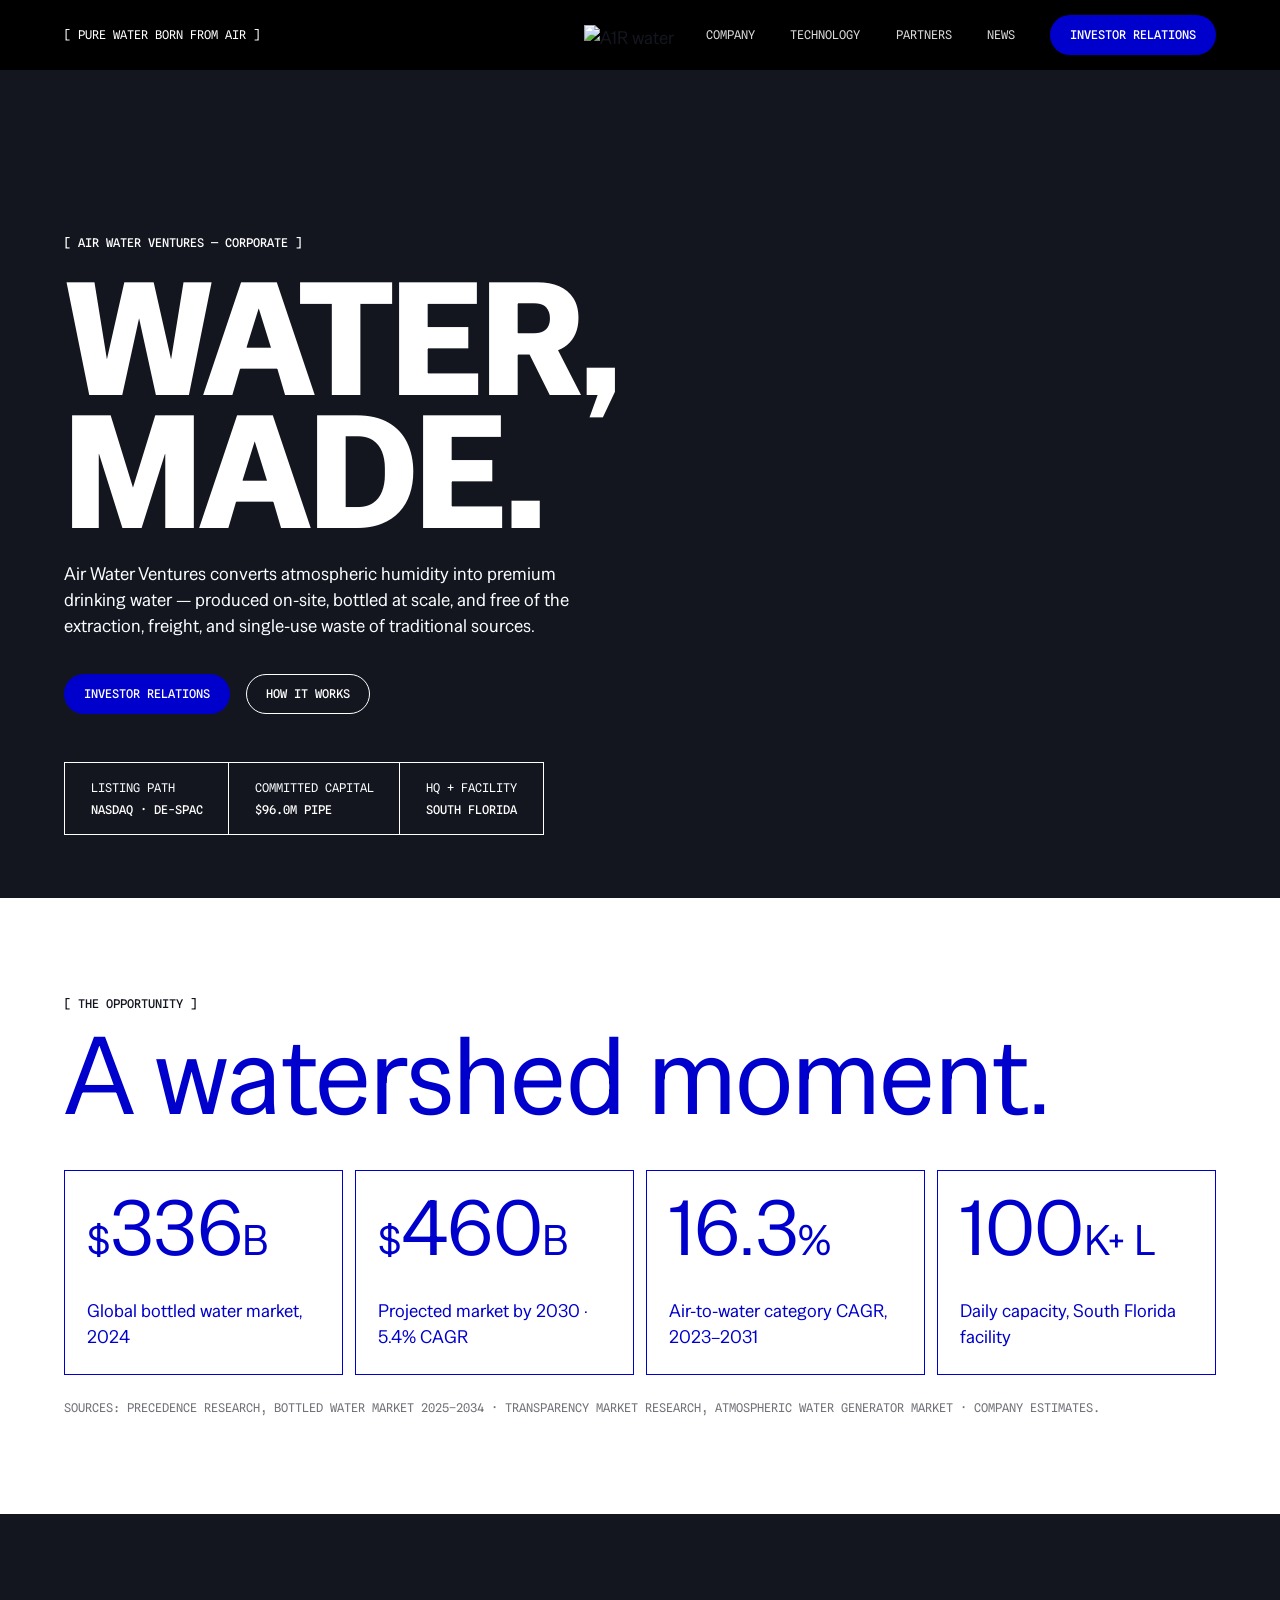
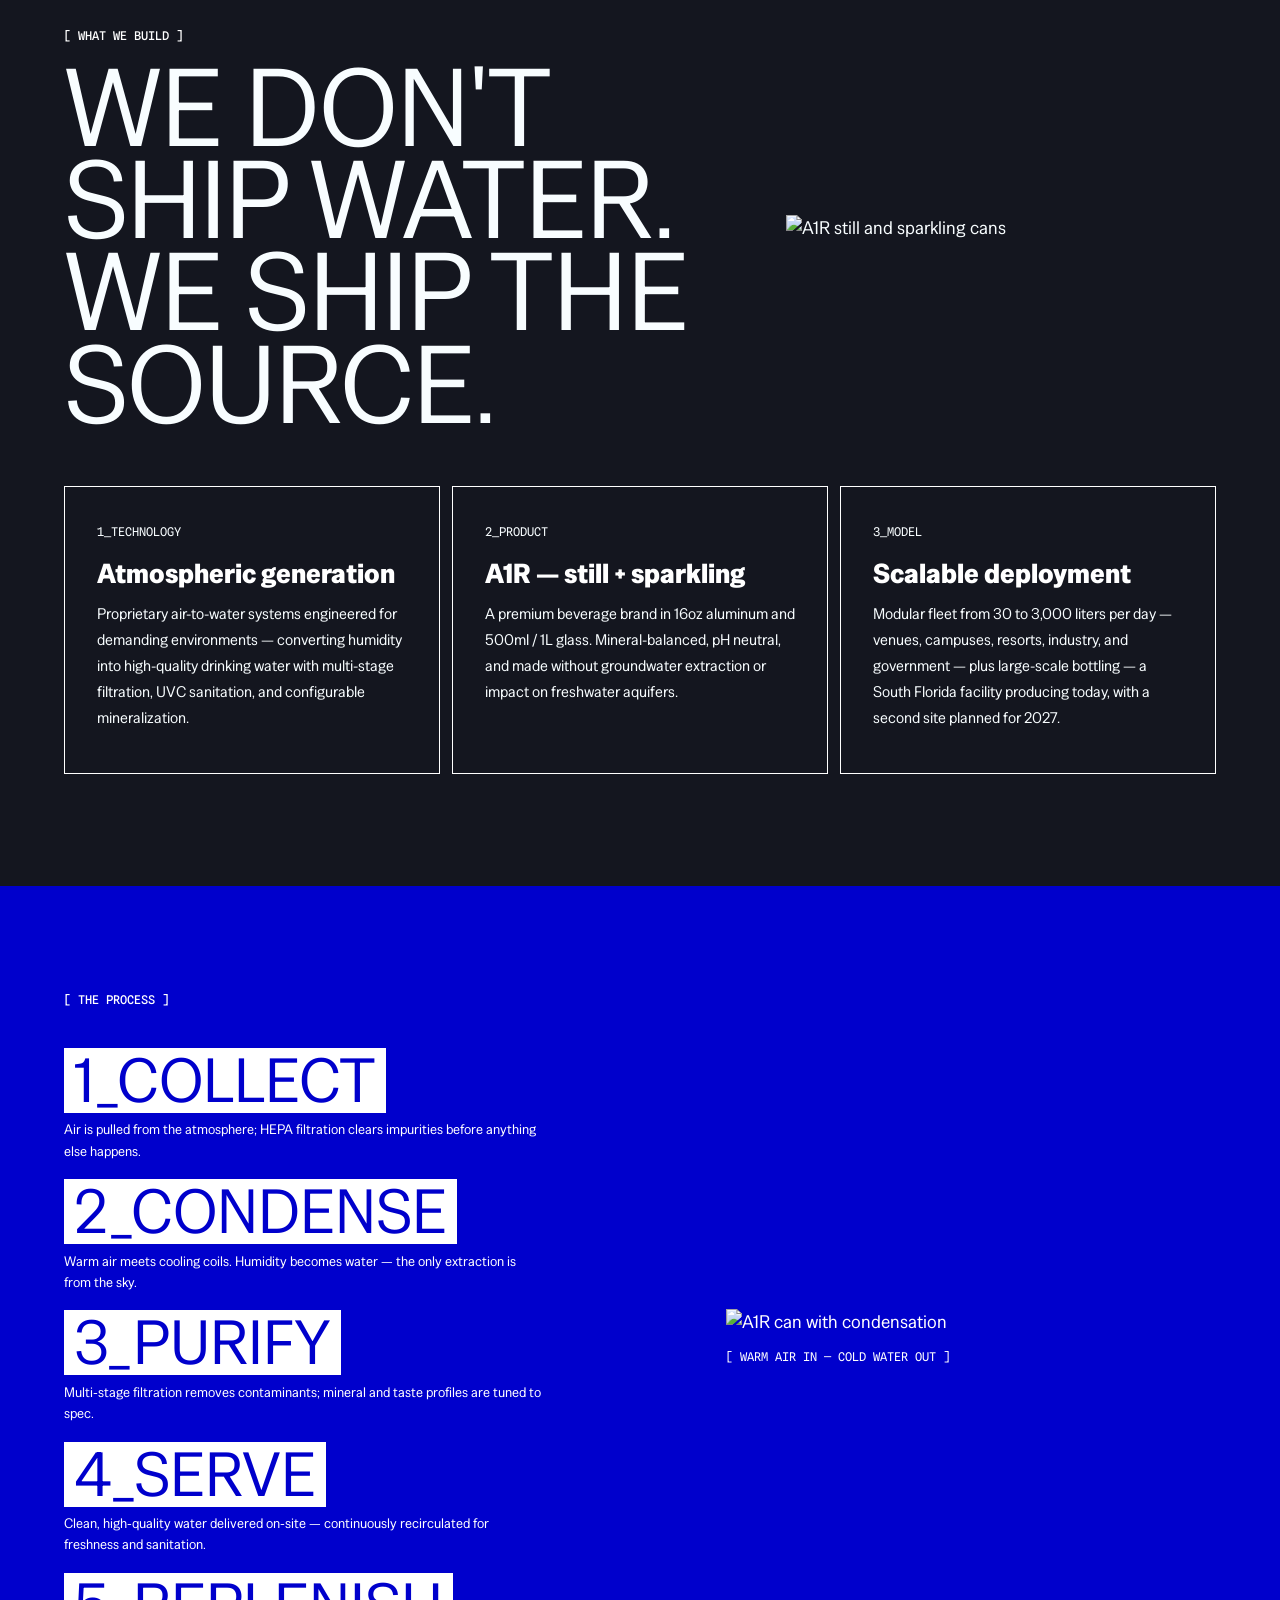
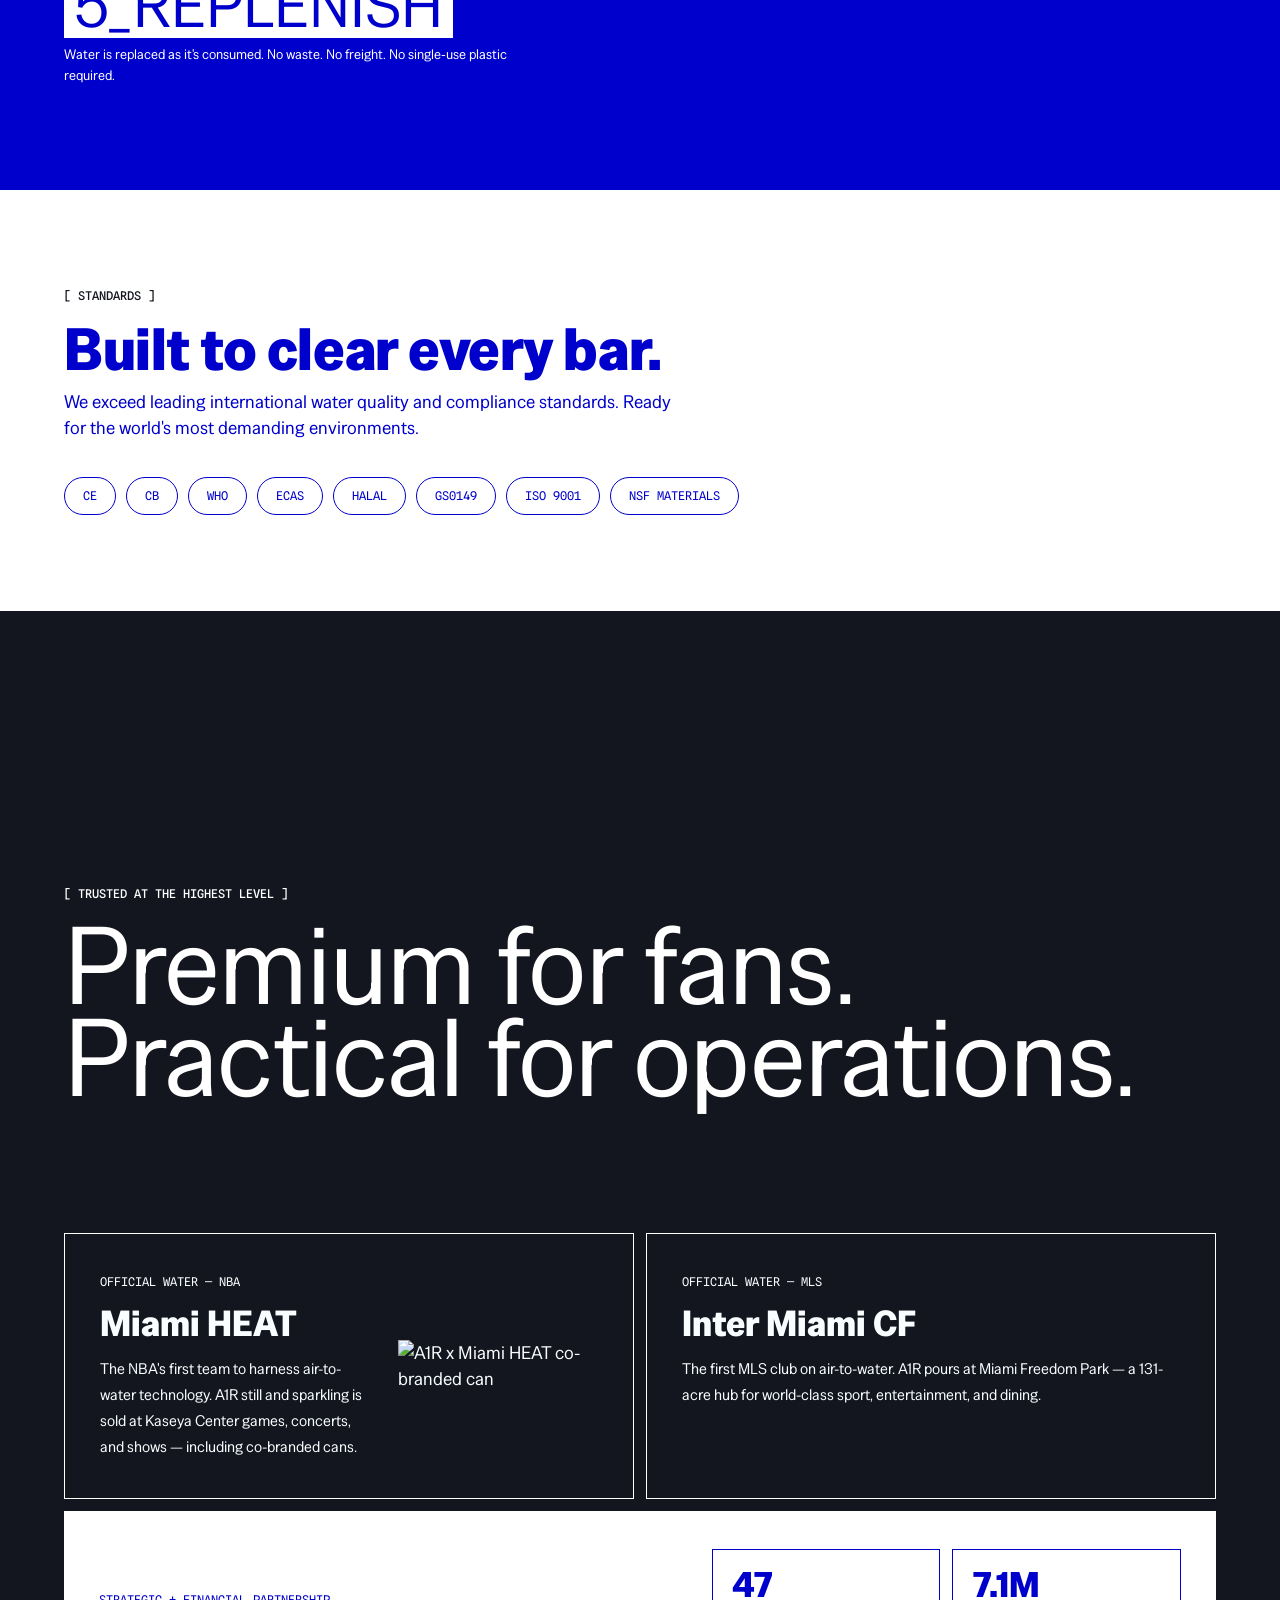
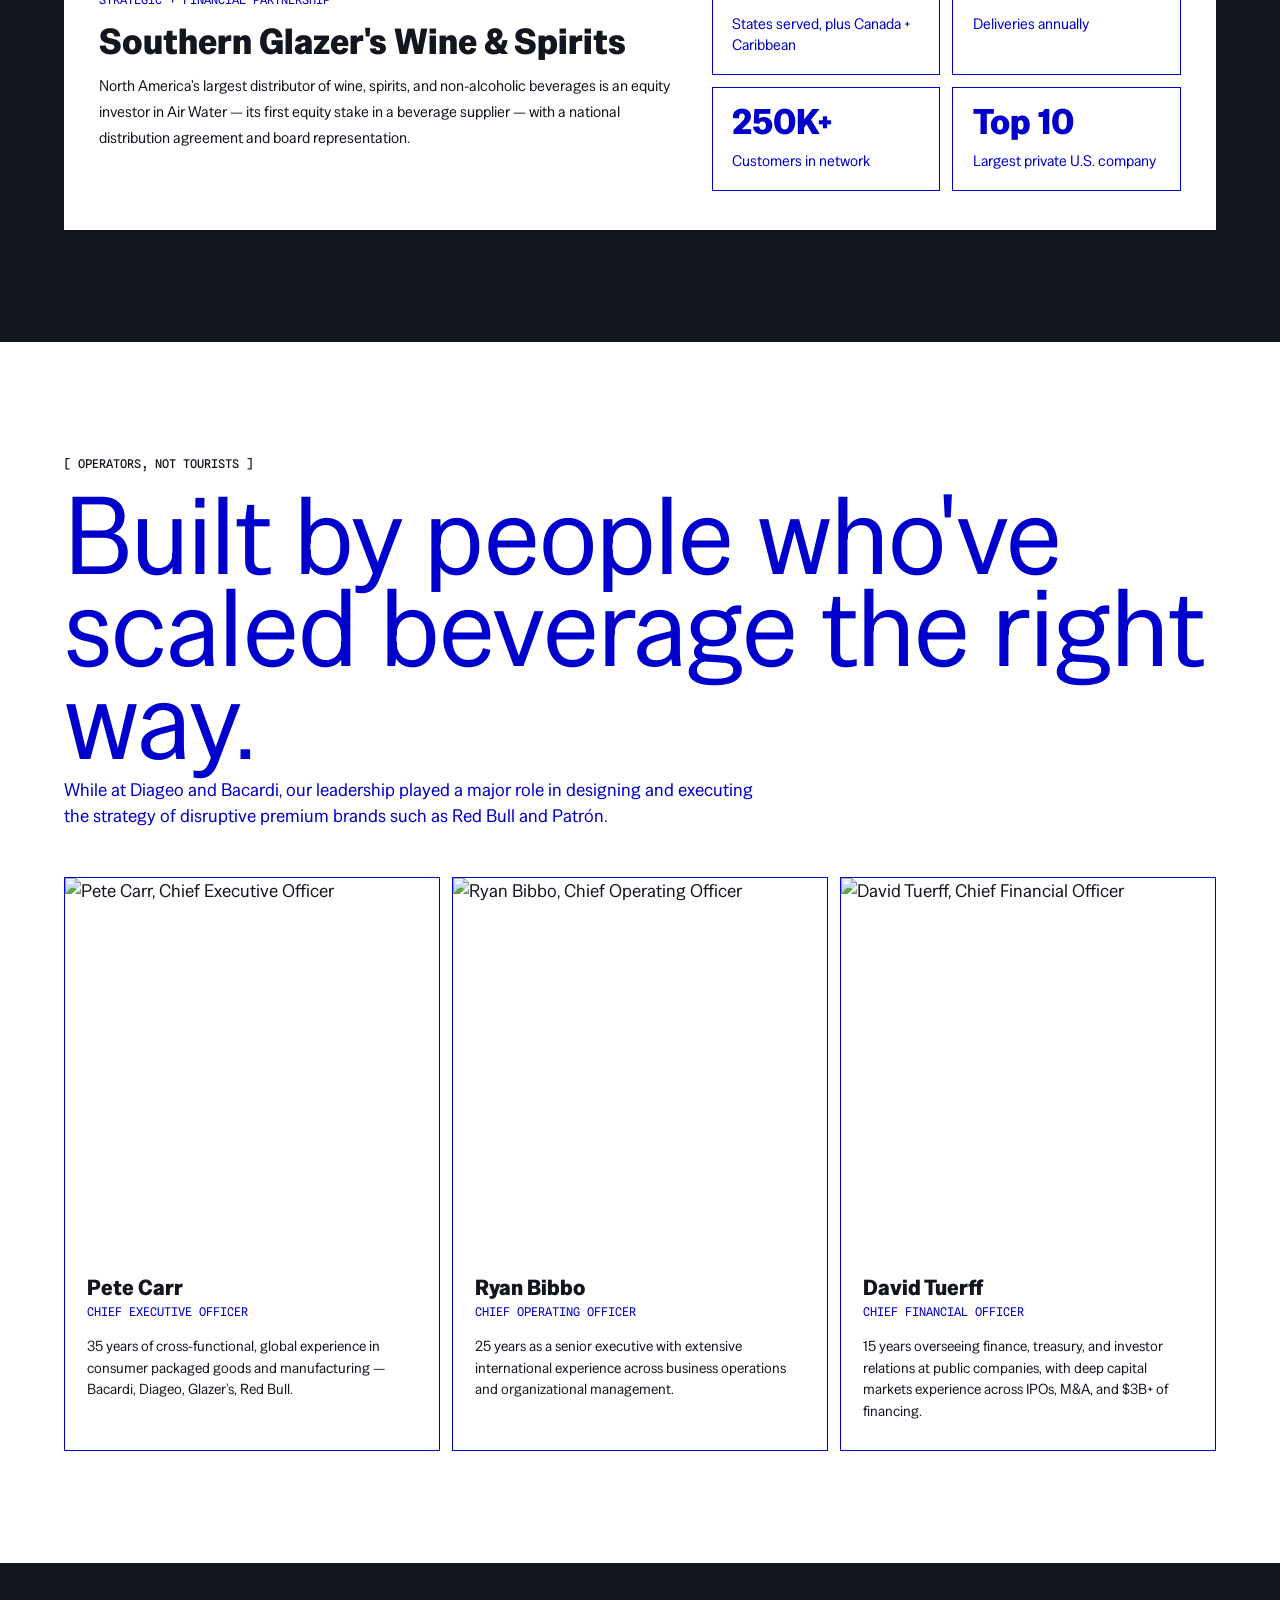
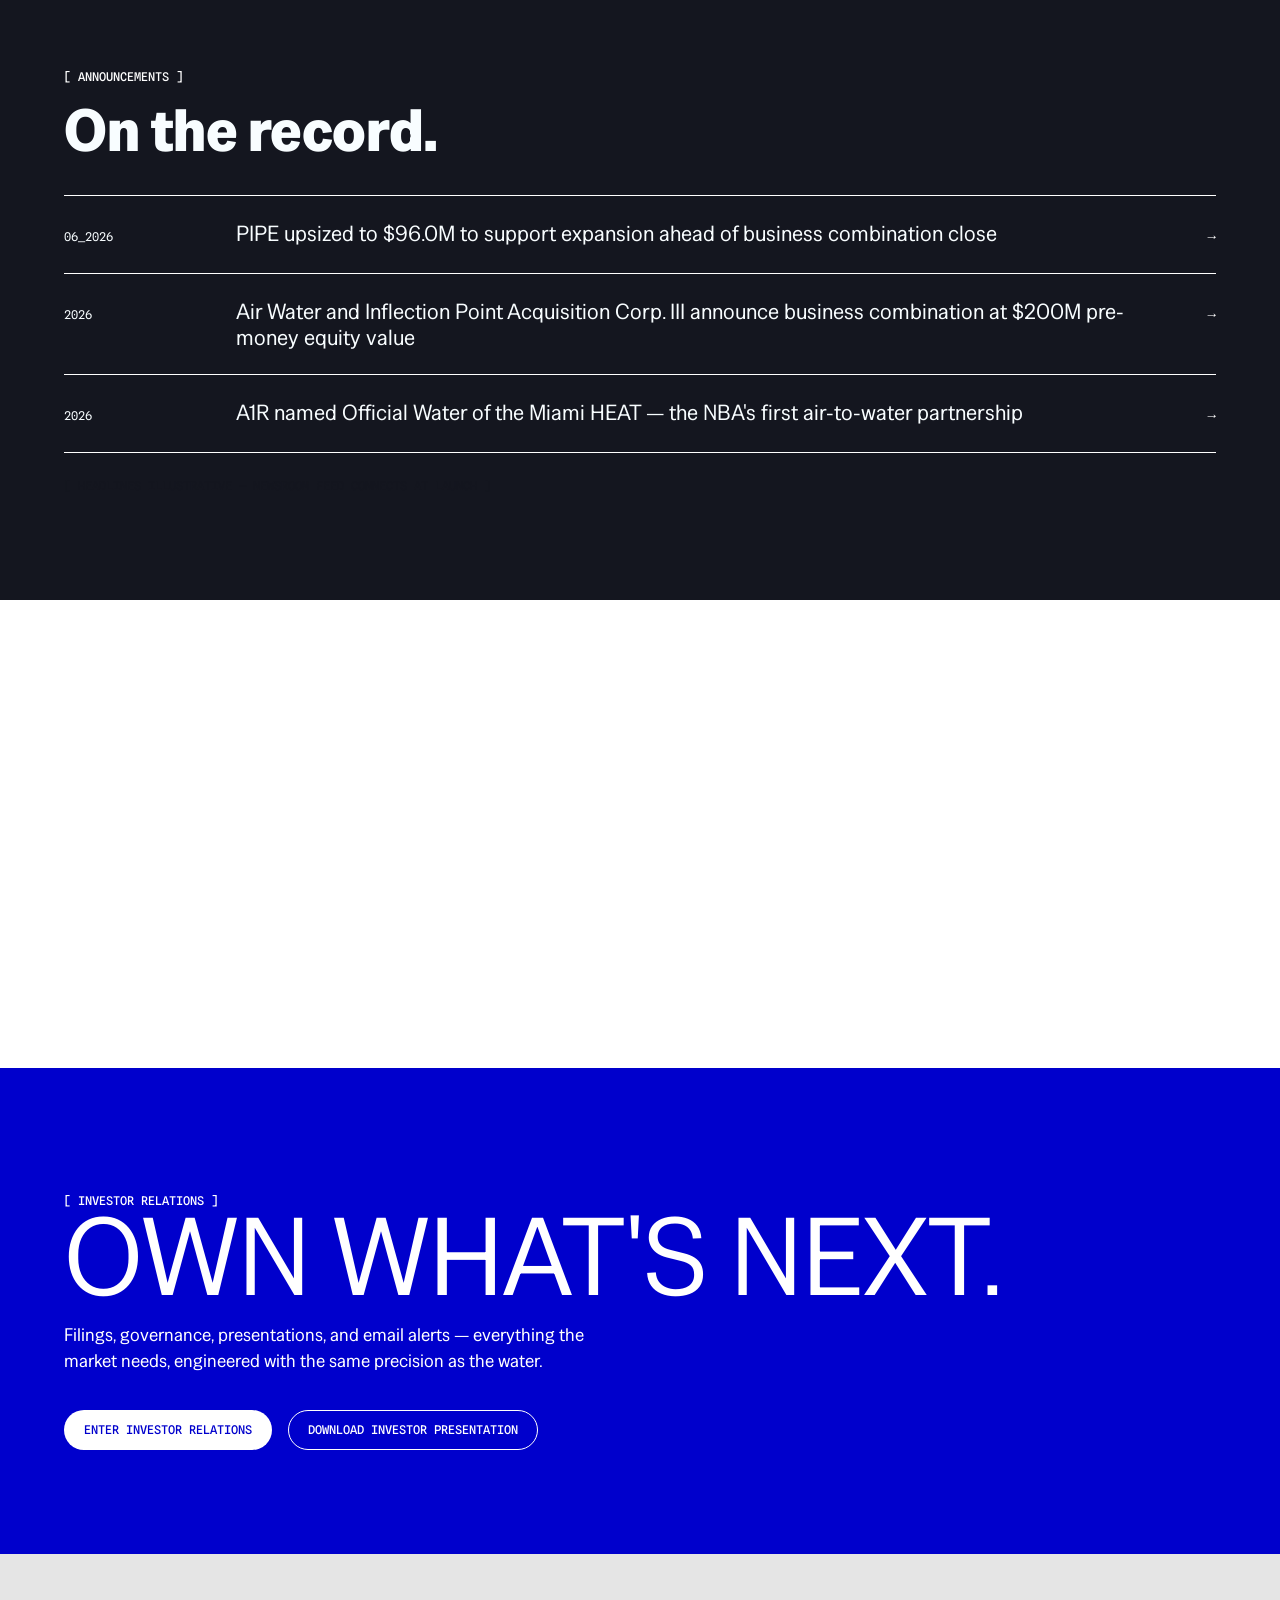
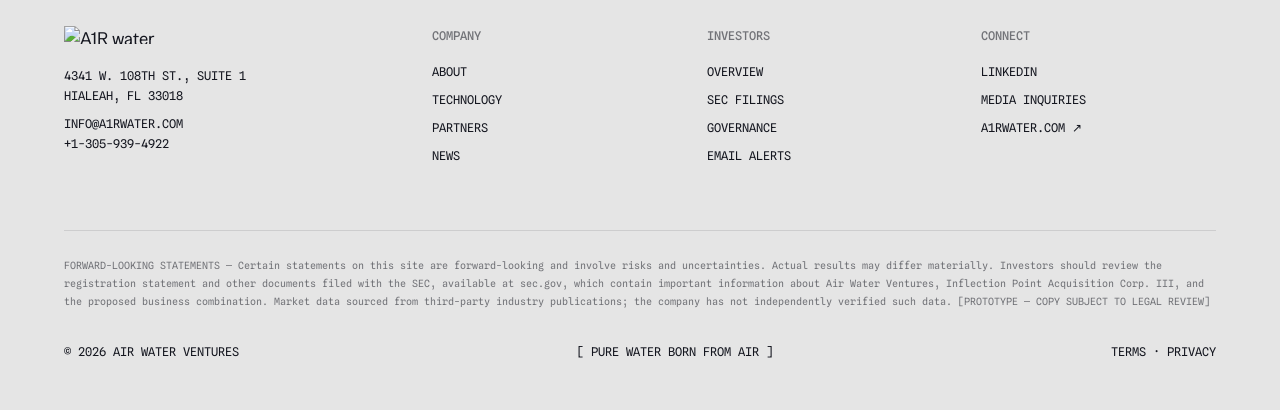
==== index.html @ d8f88b3d "Add files via upload" ====
<!DOCTYPE html>
<html lang="en">
<head>
<meta charset="UTF-8">
<meta name="viewport" content="width=device-width, initial-scale=1.0">
<title>Air Water Ventures — Water, made.</title>
<link rel="preconnect" href="https://fonts.googleapis.com">
<link rel="preconnect" href="https://fonts.gstatic.com" crossorigin>
<link rel="stylesheet" href="https://use.typekit.net/mpr2oie.css">
<link href="https://fonts.googleapis.com/css2?family=Special+Gothic&family=Spline+Sans:wght@300;400;500;600&family=Spline+Sans+Mono:wght@300;400;500;600&display=swap" rel="stylesheet">
<style>
  /* ================================================================
     A1R BRAND SYSTEM — derived solely from AHM260101_A1Rwater_Website_V2.fig
     Type   : Lead 130/110 -1px (hero 188/157 -3px) · Paragraph 18/26 · Small Head mono 12/20 UPPER ls0
     Color  : Blue #0000CC · Ink #14161F · Ink-2 #242736 · Ice #F8FDFF · White · Grey #E5E5E5
              Red #FF0033 lives in the logo/orb artwork only — never text or UI chrome
     Chrome : nav black 70px · buttons 41px r27 · 1px blue strokes on light, 1px white on dark
     ================================================================ */
  :root{
    --blue:#0000CC; --blue-dk:#0000A3; --ink:#14161F; --ink2:#242736;
    --ice:#F8FDFF; --white:#FFFFFF; --grey:#E5E5E5; --grey2:#EEEDEE;
    --display:'special-gothic','Special Gothic',sans-serif; --mono:'Spline Sans Mono', monospace;
    --hairline-dim:rgba(255,255,255,.3); --hairline-ink:rgba(20,22,31,.2);
  }
  *{margin:0;padding:0;box-sizing:border-box;}
  html{scroll-behavior:smooth;}
  body{background:var(--white);color:var(--ink);font-family:var(--display);font-weight:400;font-size:18px;line-height:26px;-webkit-font-smoothing:antialiased;}
  a{color:inherit;text-decoration:none;}
  ::selection{background:var(--blue);color:var(--white);}
  img{display:block;max-width:100%;}
  section{position:relative;}
  .wrap{max-width:1400px;margin:0 auto;padding:0 5vw;}
  .eyebrow, .smallhead{font-family:var(--mono);font-size:12px;line-height:20px;letter-spacing:0;text-transform:uppercase;font-weight:500;color:var(--white);}
  .eyebrow .tick{color:inherit;}
  .lead, .lead-caps{font-size:clamp(3rem,8.5vw,8.125rem) !important;line-height:.85 !important;letter-spacing:-.0077em !important;font-weight:400;}
  .lead-caps{text-transform:uppercase !important;}
  .lead{text-transform:none !important;}
  .head-2{font-size:clamp(2rem,4.6vw,3.95rem) !important;line-height:.92 !important;letter-spacing:-.0077em !important;text-transform:none !important;}
  .btn{font-family:var(--mono);font-size:12px;line-height:20px;letter-spacing:0;text-transform:uppercase;font-weight:500;padding:10px 20px;border-radius:27px;display:inline-block;transition:background .2s,color .2s;border:0;cursor:pointer;}
  .btn-blue,.btn-red{background:var(--blue);color:var(--white);}
  .btn-blue:hover,.btn-red:hover{background:var(--blue-dk);}
  .btn-white,.btn-ice{background:var(--white);color:var(--blue);}
  .btn-white:hover,.btn-ice:hover{background:var(--grey);}
  .btn-line,.btn-ghost{border:1px solid var(--white);color:var(--white);padding:9px 19px;}
  .btn-line:hover,.btn-ghost:hover{background:var(--white);color:var(--blue);}
  nav{position:sticky;top:0;z-index:50;background:#000000;}
  .nav-inner{display:grid;grid-template-columns:1fr auto 1fr;align-items:center;height:70px;padding:0 5vw;gap:2rem;}
  .nav-label{font-family:var(--mono);font-size:12px;line-height:20px;text-transform:uppercase;color:var(--white);white-space:nowrap;}
  .nav-logo img{height:20px;}
  .nav-right{display:flex;align-items:center;gap:2.2rem;justify-content:flex-end;}
  .nav-links{display:flex;gap:2.2rem;font-family:var(--mono);font-size:12px;line-height:20px;text-transform:uppercase;}
  .nav-links a{color:var(--white);opacity:.85;transition:opacity .2s;}
  .nav-links a:hover,.nav-links a:focus-visible{opacity:1;}
  .nav-cta{font-family:var(--mono);font-size:12px;line-height:20px;letter-spacing:0;text-transform:uppercase;font-weight:500;background:var(--blue);color:var(--white);padding:10px 20px;border-radius:27px;white-space:nowrap;transition:background .2s;}
  .nav-cta:hover,.nav-cta:focus-visible{background:var(--blue-dk);}
  @media(max-width:1000px){.nav-label{display:none;}.nav-inner{grid-template-columns:auto 1fr;}.nav-links{display:none;}}
  .databand{background:var(--white);color:var(--ink);}
  .databand .wrap{padding-top:6rem;padding-bottom:6rem;}
  .databand .eyebrow{color:var(--ink);}
  .databand h2{font-family:var(--display);color:var(--blue);margin-top:1rem;max-width:18ch;font-size:clamp(3rem,8.5vw,8.125rem);line-height:.85;letter-spacing:-.0077em;}
  .databand-grid{display:grid;grid-template-columns:repeat(4,1fr);gap:12px;margin-top:3rem;}
  .stat{border:1px solid var(--blue);background:var(--white);padding:1.4rem 1.4rem 1.5rem;}
  .stat .num{font-family:var(--display);color:var(--blue);font-size:clamp(2.8rem,6vw,7.5rem);line-height:.9;letter-spacing:-.0077em;}
  .stat .num span.unit{font-size:.55em;}
  .stat .lbl{font-size:18px;line-height:26px;color:var(--blue);margin-top:2.2rem;}
  .src{font-family:var(--mono);font-size:12px;line-height:20px;text-transform:uppercase;color:var(--ink);opacity:.6;margin-top:1.4rem;}
  @media(max-width:880px){.databand-grid{grid-template-columns:1fr 1fr;}}
  @media(max-width:560px){.databand-grid{grid-template-columns:1fr;}}
  footer{background:var(--grey);color:var(--ink);}
  footer .wrap{padding-top:4.5rem;padding-bottom:3rem;}
  .foot-grid{display:grid;grid-template-columns:1.4fr 1fr 1fr 1fr;gap:2.5rem;}
  .foot-grid img{height:18px;margin-bottom:1.4rem;}
  .foot-grid h4{font-family:var(--mono);font-size:12px;line-height:20px;text-transform:uppercase;color:var(--ink);opacity:.55;margin-bottom:1rem;font-weight:500;}
  .foot-grid a, .foot-grid p{display:block;font-family:var(--mono);font-size:12px;line-height:20px;text-transform:uppercase;color:var(--ink);margin-bottom:.5rem;}
  .foot-grid a:hover{color:var(--blue);}
  .legal{margin-top:3.5rem;padding-top:1.6rem;border-top:1px solid var(--hairline-ink);font-family:var(--mono);font-size:10px;line-height:1.8;color:var(--ink);opacity:.55;max-width:72rem;}
  .foot-bottom{display:flex;justify-content:space-between;gap:2rem;margin-top:2rem;font-family:var(--mono);font-size:12px;line-height:20px;text-transform:uppercase;color:var(--ink);flex-wrap:wrap;}
  .foot-bottom .tick{color:inherit;}
  @media(max-width:880px){.foot-grid{grid-template-columns:1fr 1fr;}}
  .irband{background:var(--blue);color:var(--white);overflow:hidden;position:relative;}
  .irband .wrap{padding-top:6.5rem;padding-bottom:6.5rem;position:relative;z-index:2;}
  .irband h2{font-family:var(--display);max-width:14ch;font-size:clamp(3rem,8.5vw,8.125rem);line-height:.85;letter-spacing:-.0077em;text-transform:uppercase;}
  .irband p{margin-top:1.2rem;max-width:36rem;color:var(--white);}
  .ir-orb, .ir-orb-img{position:absolute;right:-90px;top:50%;transform:translateY(-50%);width:420px;z-index:1;}
  .hero-ctas{display:flex;gap:1rem;margin-top:2.2rem;flex-wrap:wrap;}
  .skyband{position:relative;min-height:52vh;display:flex;align-items:flex-start;background-size:cover;background-position:center;}
  .skyband .wrap{position:relative;z-index:2;width:100%;padding-top:5rem;padding-bottom:5rem;}
  .skyband h2{font-family:var(--display);color:var(--white);max-width:22ch;font-size:clamp(3rem,8.5vw,8.125rem);line-height:.85;letter-spacing:-.0077em;}
  .reveal{opacity:0;transform:translateY(18px);transition:opacity .7s ease, transform .7s ease;}
  .reveal.in{opacity:1;transform:none;}
  @media(prefers-reduced-motion:reduce){.reveal{opacity:1;transform:none;transition:none;}}
  /* ---- home ---- */
  .hero{min-height:92vh;display:flex;align-items:flex-end;overflow:hidden;background:var(--ink) url('assets/hero-can.jpg') center 38%/cover no-repeat;color:var(--white);}
  .hero .wrap{position:relative;z-index:2;width:100%;padding-top:18vh;padding-bottom:7vh;}
  .hero h1{font-family:var(--display);font-size:clamp(4.2rem,12.4vw,11.75rem);line-height:.84;letter-spacing:-.0165em;text-transform:uppercase;margin:1.2rem 0 1.4rem;}
  .hero p.lede{font-size:18px;line-height:26px;max-width:34rem;color:var(--ice);}
  .hero-readout{margin-top:3rem;display:flex;flex-wrap:wrap;border:1px solid var(--white);width:max-content;max-width:100%;}
  .hero-readout div{padding:.9rem 1.6rem;border-right:1px solid var(--white);font-family:var(--mono);font-size:12px;line-height:20px;text-transform:uppercase;color:var(--ice);}
  .hero-readout div:last-child{border-right:none;}
  .hero-readout div b{display:block;color:var(--white);font-weight:500;margin-top:2px;}
  @media(max-width:680px){.hero-readout div{border-right:none;border-bottom:1px solid var(--white);width:100%;}}
  .model{background:var(--ink);color:var(--ice);}
  .model .wrap{padding-top:7rem;padding-bottom:7rem;}
  .model-head{display:grid;grid-template-columns:1.2fr .8fr;gap:3rem;align-items:center;margin-bottom:3.4rem;}
  .model h2{font-family:var(--display);margin-top:1rem;color:var(--ice);}
  .model-head img{width:100%;max-width:430px;justify-self:end;}
  @media(max-width:880px){.model-head{grid-template-columns:1fr;}.model-head img{justify-self:start;max-width:320px;}}
  .model-grid{display:grid;grid-template-columns:repeat(3,1fr);gap:12px;}
  .model-cell{border:1px solid var(--white);padding:2.2rem 2rem 2.6rem;}
  .model-cell .idx{font-family:var(--mono);font-size:12px;line-height:20px;text-transform:uppercase;color:var(--ice);}
  .model-cell h3{font-family:var(--display);font-size:1.7rem;line-height:1.05;margin:1.1rem 0 .8rem;color:var(--white);}
  .model-cell p{color:var(--ice);font-size:.95rem;}
  @media(max-width:880px){.model-grid{grid-template-columns:1fr;}}
  .process{background:var(--blue);color:var(--white);}
  .process .wrap{padding-top:6.5rem;padding-bottom:6.5rem;display:grid;grid-template-columns:1.1fr .9fr;gap:4rem;align-items:center;}
  .process-line{display:flex;flex-direction:column;gap:1.1rem;margin-top:2.4rem;align-items:flex-start;}
  .pstep .pn{font-family:var(--display);text-transform:uppercase;font-size:clamp(2.2rem,4.8vw,4.2rem);line-height:1.06;background:var(--white);color:var(--blue);padding:0 .16em;display:inline-block;}
  .pstep p{font-size:.85rem;color:var(--white);margin-top:.4rem;line-height:1.55;max-width:30rem;}
  .process-img img{width:100%;}
  .process-img .cap{font-family:var(--mono);font-size:12px;line-height:20px;text-transform:uppercase;color:var(--white);margin-top:.8rem;}
  @media(max-width:880px){.process .wrap{grid-template-columns:1fr;}}
  .partners-hero{min-height:62vh;display:flex;align-items:flex-end;background:var(--ink) url('assets/court.jpg') center/cover no-repeat;color:var(--white);}
  .partners-hero .wrap{position:relative;z-index:2;width:100%;padding-top:10rem;padding-bottom:4rem;}
  .partners-hero h2{font-family:var(--display);margin-top:1rem;max-width:18ch;}
  .partners{background:var(--ink);color:var(--ice);}
  .partners .wrap{padding-top:4rem;padding-bottom:7rem;}
  .partner-grid{display:grid;grid-template-columns:1fr 1fr;gap:12px;}
  .partner-cell{border:1px solid var(--white);padding:2.4rem 2.2rem;}
  .partner-cell.img-cell{display:grid;grid-template-columns:1fr auto;gap:1.5rem;align-items:center;}
  .partner-cell.img-cell img{max-width:200px;}
  .partner-cell.full{grid-column:1/-1;display:grid;grid-template-columns:1.1fr .9fr;gap:2.5rem;align-items:center;background:var(--white);color:var(--ink);border:none;}
  .partner-cell .tag{font-family:var(--mono);font-size:12px;line-height:20px;text-transform:uppercase;color:var(--ice);}
  .partner-cell.full .tag{color:var(--blue);}
  .partner-cell h3{font-family:var(--display);font-size:clamp(1.6rem,2.8vw,2.4rem);line-height:1.02;margin:.9rem 0 .8rem;}
  .partner-cell p{font-size:.95rem;}
  .partner-cell.full p{color:var(--ink);}
  .sg-stats{display:grid;grid-template-columns:1fr 1fr;gap:12px;}
  .sg-stats div{border:1px solid var(--blue);padding:1.1rem 1.2rem 1.2rem;}
  .sg-stats div b{font-family:var(--display);color:var(--blue);font-size:2.2rem;display:block;line-height:.95;}
  .sg-stats div span{display:block;font-size:15px;line-height:21px;color:var(--blue);margin-top:.7rem;}
  @media(max-width:880px){.partner-grid{grid-template-columns:1fr;}.partner-cell.full{grid-template-columns:1fr;}.partner-cell.img-cell{grid-template-columns:1fr;}}
  .leaders{background:var(--white);color:var(--ink);}
  .leaders .wrap{padding-top:7rem;padding-bottom:7rem;}
  .leaders .eyebrow{color:var(--ink);}
  .leaders h2{font-family:var(--display);color:var(--blue);margin:1rem 0 .6rem;max-width:18ch;}
  .leaders .sub{color:var(--blue);max-width:44rem;}
  .lead-grid{display:grid;grid-template-columns:repeat(3,1fr);gap:12px;margin-top:3rem;}
  .lead-cell{border:1px solid var(--blue);}
  .lead-cell img{width:100%;aspect-ratio:1;object-fit:cover;}
  .lead-cell .pad{padding:1.4rem 1.4rem 1.7rem;}
  .lead-cell h3{font-family:var(--display);font-size:1.35rem;margin:0 0 .1rem;}
  .lead-cell .role{font-family:var(--mono);font-size:12px;line-height:20px;text-transform:uppercase;color:var(--blue);}
  .lead-cell p{font-size:.9rem;color:var(--ink);margin-top:.9rem;line-height:1.5;}
  @media(max-width:880px){.lead-grid{grid-template-columns:1fr;}}
  .news{background:var(--ink);color:var(--ice);}
  .news .wrap{padding-top:6.5rem;padding-bottom:6.5rem;}
  .news h2{font-family:var(--display);color:var(--ice);margin:1rem 0 .8rem;}
  .news-list{margin-top:2.4rem;border-top:1px solid var(--white);}
  .news-item{display:grid;grid-template-columns:140px 1fr auto;gap:2rem;align-items:baseline;padding:1.5rem 0;border-bottom:1px solid var(--white);transition:padding-left .2s;}
  .news-item:hover{padding-left:.6rem;}
  .news-item .date{font-family:var(--mono);font-size:12px;line-height:20px;color:var(--ice);}
  .news-item .ttl{font-size:clamp(1.05rem,1.7vw,1.35rem);}
  .news-item .arrow{font-family:var(--mono);color:var(--white);font-size:14px;}
  @media(max-width:680px){.news-item{grid-template-columns:1fr;gap:.3rem;}}
  .skyband{background-image:url('assets/clouds-blue.jpg');}
  /* certifications — copy + standards from a1rwater.com/impact */
  .certs{background:var(--white);color:var(--ink);}
  .certs .wrap{padding-top:6rem;padding-bottom:6rem;}
  .certs .eyebrow{color:var(--ink);}
  .certs h2{font-family:var(--display);color:var(--blue);margin-top:1rem;}
  .certs p.sub{color:var(--blue);max-width:38rem;margin-top:.8rem;}
  .cert-chips{display:flex;flex-wrap:wrap;gap:10px;margin-top:2.2rem;}
  .cert-chips span{font-family:var(--mono);font-size:12px;line-height:20px;text-transform:uppercase;border:1px solid var(--blue);color:var(--blue);padding:8px 18px;border-radius:27px;}
</style>
</head>
<body>
<!-- nav -->
<nav>
  <div class="nav-inner">
    <span class="nav-label">[ Pure water born from air ]</span>
    <a class="nav-logo" href="airwaterventures-corporate-home.html" aria-label="Air Water Ventures home"><img src="https://a1rwater.com/wp-content/uploads/2026/03/airwater-logo-h-white.svg" alt="A1R water"></a>
    <div class="nav-right">
      <div class="nav-links">
        <a href="airwaterventures-company.html">Company</a>
        <a href="airwaterventures-corporate-home.html#technology">Technology</a>
        <a href="airwaterventures-corporate-home.html#partners">Partners</a>
        <a href="#news">News</a>
      </div>
      <a class="nav-cta" href="airwaterventures-investors.html">Investor Relations</a>
    </div>
  </div>
</nav>
<!-- hero -->
<section class="hero" id="top">
  <div class="wrap">
    <p class="eyebrow"><span class="tick">[</span> AIR WATER VENTURES — CORPORATE <span class="tick">]</span></p>
    <h1>Water,<br>made.</h1>
    <p class="lede">Air Water Ventures converts atmospheric humidity into premium drinking water — produced on-site, bottled at scale, and free of the extraction, freight, and single-use waste of traditional sources.</p>
    <div class="hero-ctas">
      <a class="btn btn-blue" href="airwaterventures-investors.html">Investor Relations</a>
      <a class="btn btn-line" href="#technology">How it works</a>
    </div>
    <div class="hero-readout" role="list">
      <div role="listitem">Listing path<b>Nasdaq · de-SPAC</b></div>
      <div role="listitem">Committed capital<b>$96.0M PIPE</b></div>
      <div role="listitem">HQ + Facility<b>South Florida</b></div>
    </div>
  </div>
</section>
<!-- data band -->
<section class="databand" id="company">
  <div class="wrap reveal">
    <p class="eyebrow"><span class="tick">[</span> THE OPPORTUNITY <span class="tick">]</span></p>
    <h2 class="lead">A watershed moment.</h2>
    <div class="databand-grid">
      <div class="stat"><div class="num"><span class="unit">$</span><span class="count" data-target="336">0</span><span class="unit">B</span></div><div class="lbl">Global bottled water market, 2024</div></div>
      <div class="stat"><div class="num"><span class="unit">$</span><span class="count" data-target="460">0</span><span class="unit">B</span></div><div class="lbl">Projected market by 2030 · 5.4% CAGR</div></div>
      <div class="stat"><div class="num"><span class="count" data-target="16" data-decimal=".3">0</span><span class="unit">%</span></div><div class="lbl">Air-to-water category CAGR, 2023–2031</div></div>
      <div class="stat"><div class="num"><span class="count" data-target="100">0</span><span class="unit">K+ L</span></div><div class="lbl">Daily capacity, South Florida facility</div></div>
    </div>
    <p class="src">Sources: Precedence Research, bottled water market 2025–2034 · Transparency Market Research, atmospheric water generator market · Company estimates.</p>
  </div>
</section>
<!-- model -->
<section class="model">
  <div class="wrap reveal">
    <div class="model-head">
      <div>
        <p class="eyebrow"><span class="tick">[</span> WHAT WE BUILD <span class="tick">]</span></p>
        <h2 class="lead-caps">We don't ship water. We ship the source.</h2>
      </div>
      <img src="assets/can-duo-dark.jpg" alt="A1R still and sparkling cans" loading="lazy">
    </div>
    <div class="model-grid">
      <div class="model-cell">
        <div class="idx">1_Technology</div>
        <h3>Atmospheric generation</h3>
        <p>Proprietary air-to-water systems engineered for demanding environments — converting humidity into high-quality drinking water with multi-stage filtration, UVC sanitation, and configurable mineralization.</p>
      </div>
      <div class="model-cell">
        <div class="idx">2_Product</div>
        <h3>A1R — still + sparkling</h3>
        <p>A premium beverage brand in 16oz aluminum and 500ml / 1L glass. Mineral-balanced, pH neutral, and made without groundwater extraction or impact on freshwater aquifers.</p>
      </div>
      <div class="model-cell">
        <div class="idx">3_Model</div>
        <h3>Scalable deployment</h3>
        <p>Modular fleet from 30 to 3,000 liters per day — venues, campuses, resorts, industry, and government — plus large-scale bottling — a South Florida facility producing today, with a second site planned for 2027.</p>
      </div>
    </div>
  </div>
</section>
<!-- process -->
<section class="process" id="technology">
  <div class="wrap reveal">
    <div>
      <p class="eyebrow"><span class="tick">[</span> THE PROCESS <span class="tick">]</span></p>
      <div class="process-line">
        <div class="pstep"><span class="pn">1_Collect</span><p>Air is pulled from the atmosphere; HEPA filtration clears impurities before anything else happens.</p></div>
        <div class="pstep"><span class="pn">2_Condense</span><p>Warm air meets cooling coils. Humidity becomes water — the only extraction is from the sky.</p></div>
        <div class="pstep"><span class="pn">3_Purify</span><p>Multi-stage filtration removes contaminants; mineral and taste profiles are tuned to spec.</p></div>
        <div class="pstep"><span class="pn">4_Serve</span><p>Clean, high-quality water delivered on-site — continuously recirculated for freshness and sanitation.</p></div>
        <div class="pstep"><span class="pn">5_Replenish</span><p>Water is replaced as it's consumed. No waste. No freight. No single-use plastic required.</p></div>
      </div>
    </div>
    <div class="process-img">
      <img src="assets/can-macro.jpg" alt="A1R can with condensation" loading="lazy">
      <p class="cap">[ WARM AIR IN — COLD WATER OUT ]</p>
    </div>
  </div>
</section>
<!-- standards -->
<section class="certs" id="standards">
  <div class="wrap reveal">
    <p class="eyebrow">[ STANDARDS ]</p>
    <h2 class="head-2">Built to clear every bar.</h2>
    <p class="sub">We exceed leading international water quality and compliance standards. Ready for the world's most demanding environments.</p>
    <div class="cert-chips">
      <span>CE</span><span>CB</span><span>WHO</span><span>ECAS</span><span>Halal</span><span>GS0149</span><span>ISO 9001</span><span>NSF Materials</span>
    </div>
  </div>
</section>
<!-- partners -->
<section class="partners-hero" id="partners">
  <div class="wrap">
    <p class="eyebrow"><span class="tick">[</span> TRUSTED AT THE HIGHEST LEVEL <span class="tick">]</span></p>
    <h2 class="lead">Premium for fans. Practical for operations.</h2>
  </div>
</section>
<section class="partners">
  <div class="wrap reveal">
    <div class="partner-grid">
      <div class="partner-cell img-cell">
        <div>
          <div class="tag">Official Water — NBA</div>
          <h3>Miami HEAT</h3>
          <p>The NBA's first team to harness air-to-water technology. A1R still and sparkling is sold at Kaseya Center games, concerts, and shows — including co-branded cans.</p>
        </div>
        <img src="assets/heat-can.png" alt="A1R x Miami HEAT co-branded can" loading="lazy">
      </div>
      <div class="partner-cell">
        <div class="tag">Official Water — MLS</div>
        <h3>Inter Miami CF</h3>
        <p>The first MLS club on air-to-water. A1R pours at Miami Freedom Park — a 131-acre hub for world-class sport, entertainment, and dining.</p>
      </div>
      <div class="partner-cell full">
        <div>
          <div class="tag">Strategic + Financial Partnership</div>
          <h3>Southern Glazer's Wine &amp; Spirits</h3>
          <p>North America's largest distributor of wine, spirits, and non-alcoholic beverages is an equity investor in Air Water — its first equity stake in a beverage supplier — with a national distribution agreement and board representation.</p>
        </div>
        <div class="sg-stats">
          <div><b>47</b><span>States served, plus Canada + Caribbean</span></div>
          <div><b>7.1M</b><span>Deliveries annually</span></div>
          <div><b>250K+</b><span>Customers in network</span></div>
          <div><b>Top 10</b><span>Largest private U.S. company</span></div>
        </div>
      </div>
    </div>
  </div>
</section>
<!-- leadership -->
<section class="leaders">
  <div class="wrap reveal">
    <p class="eyebrow"><span class="tick">[</span> OPERATORS, NOT TOURISTS <span class="tick">]</span></p>
    <h2 class="lead">Built by people who've scaled beverage the right way.</h2>
    <p class="sub">While at Diageo and Bacardi, our leadership played a major role in designing and executing the strategy of disruptive premium brands such as Red Bull and Patrón.</p>
    <div class="lead-grid">
      <div class="lead-cell">
        <img src="assets/carr.jpg" alt="Pete Carr, Chief Executive Officer" loading="lazy">
        <div class="pad">
          <h3>Pete Carr</h3>
          <div class="role">Chief Executive Officer</div>
          <p>35 years of cross-functional, global experience in consumer packaged goods and manufacturing — Bacardi, Diageo, Glazer's, Red Bull.</p>
        </div>
      </div>
      <div class="lead-cell">
        <img src="assets/bibbo.jpg" alt="Ryan Bibbo, Chief Operating Officer" loading="lazy">
        <div class="pad">
          <h3>Ryan Bibbo</h3>
          <div class="role">Chief Operating Officer</div>
          <p>25 years as a senior executive with extensive international experience across business operations and organizational management.</p>
        </div>
      </div>
      <div class="lead-cell">
        <img src="assets/tuerff.jpg" alt="David Tuerff, Chief Financial Officer" loading="lazy">
        <div class="pad">
          <h3>David Tuerff</h3>
          <div class="role">Chief Financial Officer</div>
          <p>15 years overseeing finance, treasury, and investor relations at public companies, with deep capital markets experience across IPOs, M&amp;A, and $3B+ of financing.</p>
        </div>
      </div>
    </div>
  </div>
</section>
<!-- news -->
<section class="news" id="news">
  <div class="wrap reveal">
    <p class="eyebrow"><span class="tick">[</span> ANNOUNCEMENTS <span class="tick">]</span></p>
    <h2 class="head-2">On the record.</h2>
    <div class="news-list">
      <a class="news-item" href="#">
        <span class="date">06_2026</span>
        <span class="ttl">PIPE upsized to $96.0M to support expansion ahead of business combination close</span>
        <span class="arrow">→</span>
      </a>
      <a class="news-item" href="#">
        <span class="date">2026</span>
        <span class="ttl">Air Water and Inflection Point Acquisition Corp. III announce business combination at $200M pre-money equity value</span>
        <span class="arrow">→</span>
      </a>
      <a class="news-item" href="#">
        <span class="date">2026</span>
        <span class="ttl">A1R named Official Water of the Miami HEAT — the NBA's first air-to-water partnership</span>
        <span class="arrow">→</span>
      </a>
    </div>
    <p class="src">[ HEADLINES ILLUSTRATIVE — NEWSROOM FEED CONNECTS AT LAUNCH ]</p>
  </div>
</section>
<!-- clouds statement band -->
<section class="skyband" aria-label="Brand statement">
  <div class="wrap">
    <h2 class="lead">The world's first water sourced from the sky.</h2>
  </div>
</section>
<!-- IR band -->
<section class="irband" id="investors">
  <img class="ir-orb" src="assets/orb.png" alt="" aria-hidden="true">
  <div class="wrap reveal">
    <p class="eyebrow"><span class="tick">[</span> INVESTOR RELATIONS <span class="tick">]</span></p>
    <h2 class="lead-caps">Own what's next.</h2>
    <p>Filings, governance, presentations, and email alerts — everything the market needs, engineered with the same precision as the water.</p>
    <div class="hero-ctas">
      <a class="btn btn-white" href="airwaterventures-investors.html">Enter Investor Relations</a>
      <a class="btn btn-line" href="https://a1rwater.com/wp-content/uploads/2026/06/a1rwater-investor-deck-260609.pdf">Download investor presentation</a>
    </div>
  </div>
</section>
<!-- footer -->
<footer>
  <div class="wrap">
    <div class="foot-grid">
      <div>
        <img src="https://a1rwater.com/wp-content/uploads/2026/03/airwater-logo-h-black.svg" alt="A1R water">
        <p>4341 W. 108th St., Suite 1<br>Hialeah, FL 33018</p>
        <p>info@a1rwater.com<br>+1-305-939-4922</p>
      </div>
      <div>
        <h4>Company</h4>
        <a href="airwaterventures-company.html">About</a>
        <a href="#technology">Technology</a>
        <a href="#partners">Partners</a>
        <a href="#news">News</a>
      </div>
      <div>
        <h4>Investors</h4>
        <a href="airwaterventures-investors.html">Overview</a>
        <a href="airwaterventures-investors.html#filings">SEC filings</a>
        <a href="airwaterventures-investors.html#governance">Governance</a>
        <a href="airwaterventures-investors.html#alerts">Email alerts</a>
      </div>
      <div>
        <h4>Connect</h4>
        <a href="https://www.linkedin.com/company/a1rwater/">LinkedIn</a>
        <a href="mailto:info@a1rwater.com">Media inquiries</a>
        <a href="https://a1rwater.com">a1rwater.com ↗</a>
      </div>
    </div>
    <p class="legal">FORWARD-LOOKING STATEMENTS — Certain statements on this site are forward-looking and involve risks and uncertainties. Actual results may differ materially. Investors should review the registration statement and other documents filed with the SEC, available at sec.gov, which contain important information about Air Water Ventures, Inflection Point Acquisition Corp. III, and the proposed business combination. Market data sourced from third-party industry publications; the company has not independently verified such data. [PROTOTYPE — COPY SUBJECT TO LEGAL REVIEW]</p>
    <div class="foot-bottom">
      <span>© 2026 AIR WATER VENTURES</span>
      <span><span class="tick">[</span> PURE WATER BORN FROM AIR <span class="tick">]</span></span>
      <span>TERMS · PRIVACY</span>
    </div>
  </div>
</footer>
<script>
  const io = new IntersectionObserver((entries)=>{
    entries.forEach(e=>{ if(e.isIntersecting){ e.target.classList.add('in'); io.unobserve(e.target);} });
  },{threshold:.12});
  document.querySelectorAll('.reveal').forEach(el=>io.observe(el));
  const prefersReduced = window.matchMedia('(prefers-reduced-motion: reduce)').matches;
  const counters = document.querySelectorAll('.count');
  const cio = new IntersectionObserver((entries)=>{
    entries.forEach(entry=>{
      if(!entry.isIntersecting) return;
      const el = entry.target; cio.unobserve(el);
      const target = parseInt(el.dataset.target,10);
      const decimal = el.dataset.decimal || '';
      if(prefersReduced){ el.textContent = target + decimal; return; }
      const dur = 1400; const start = performance.now();
      const tick = (now)=>{
        const p = Math.min((now-start)/dur,1);
        const eased = 1-Math.pow(1-p,3);
        el.textContent = Math.round(target*eased) + (p===1 ? decimal : '');
        if(p<1) requestAnimationFrame(tick);
      };
      requestAnimationFrame(tick);
    });
  },{threshold:.4});
  counters.forEach(c=>cio.observe(c));
</script>
</body>
</html>
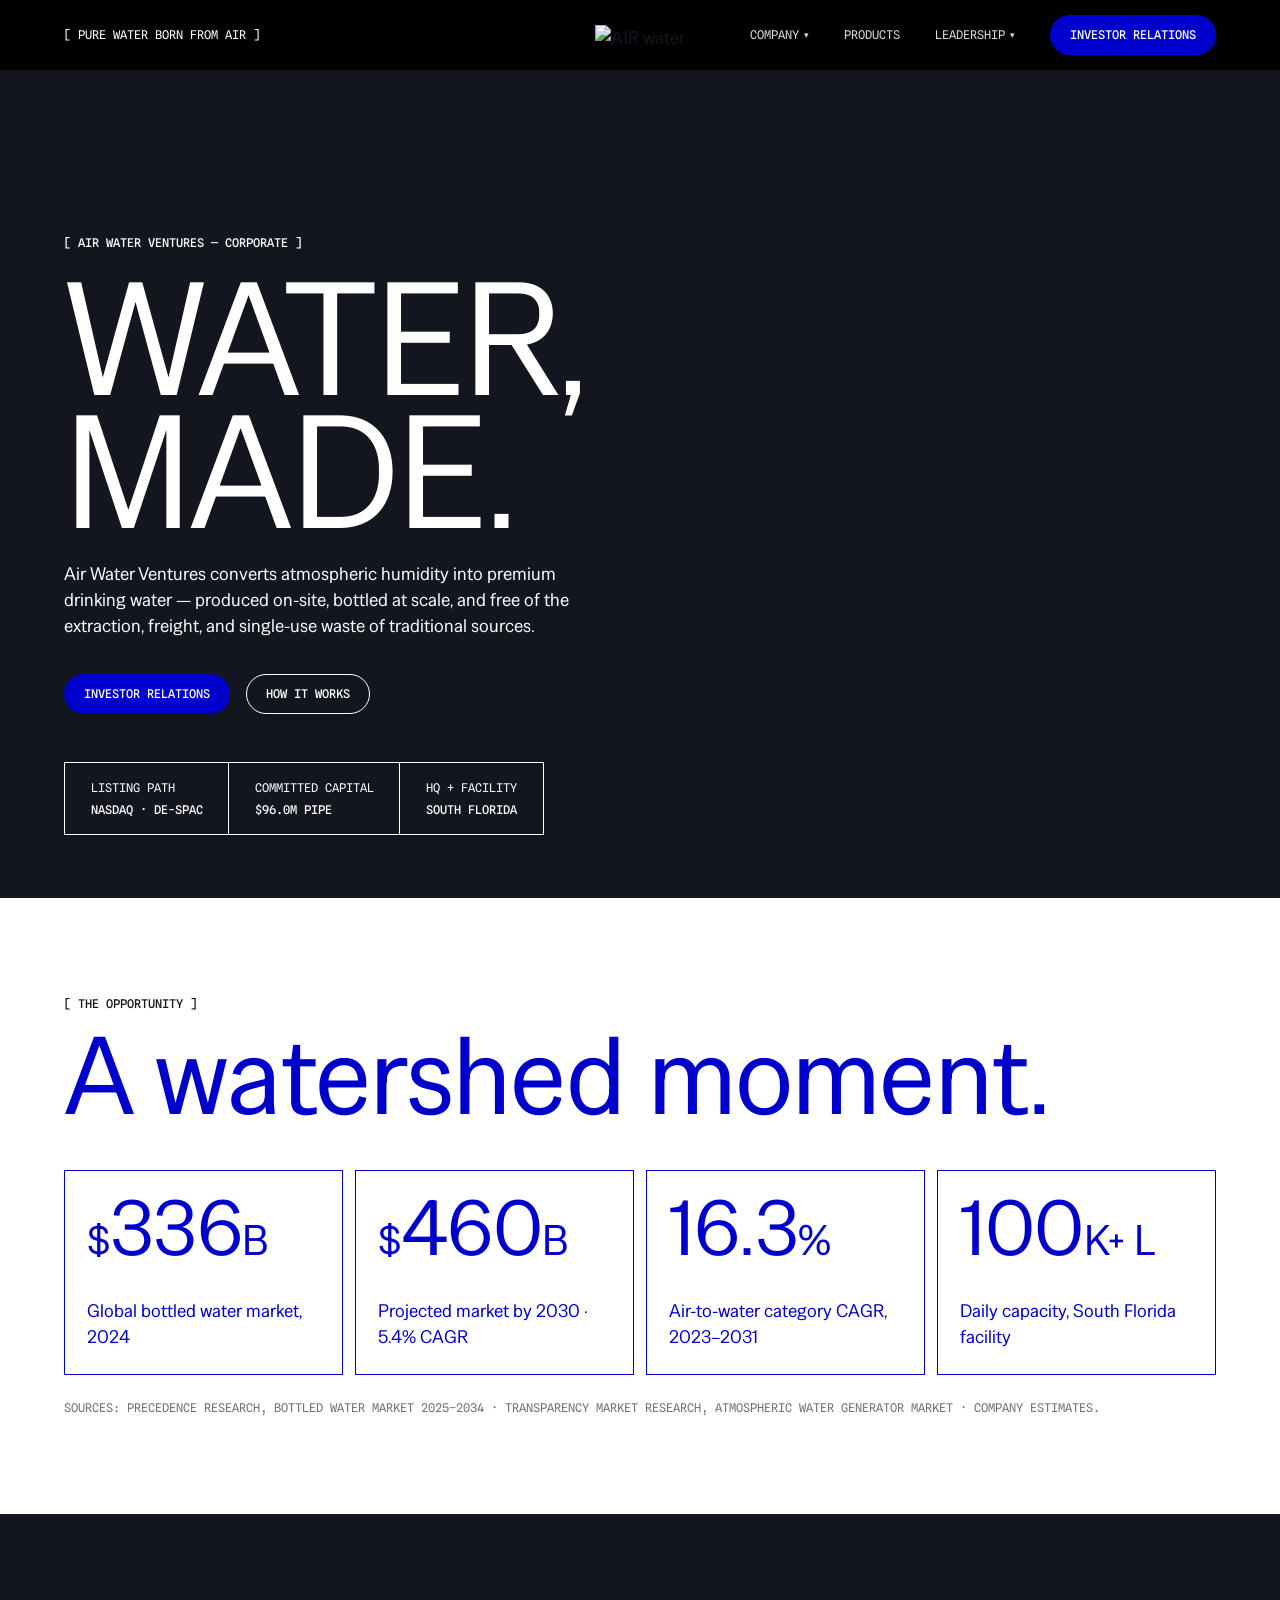
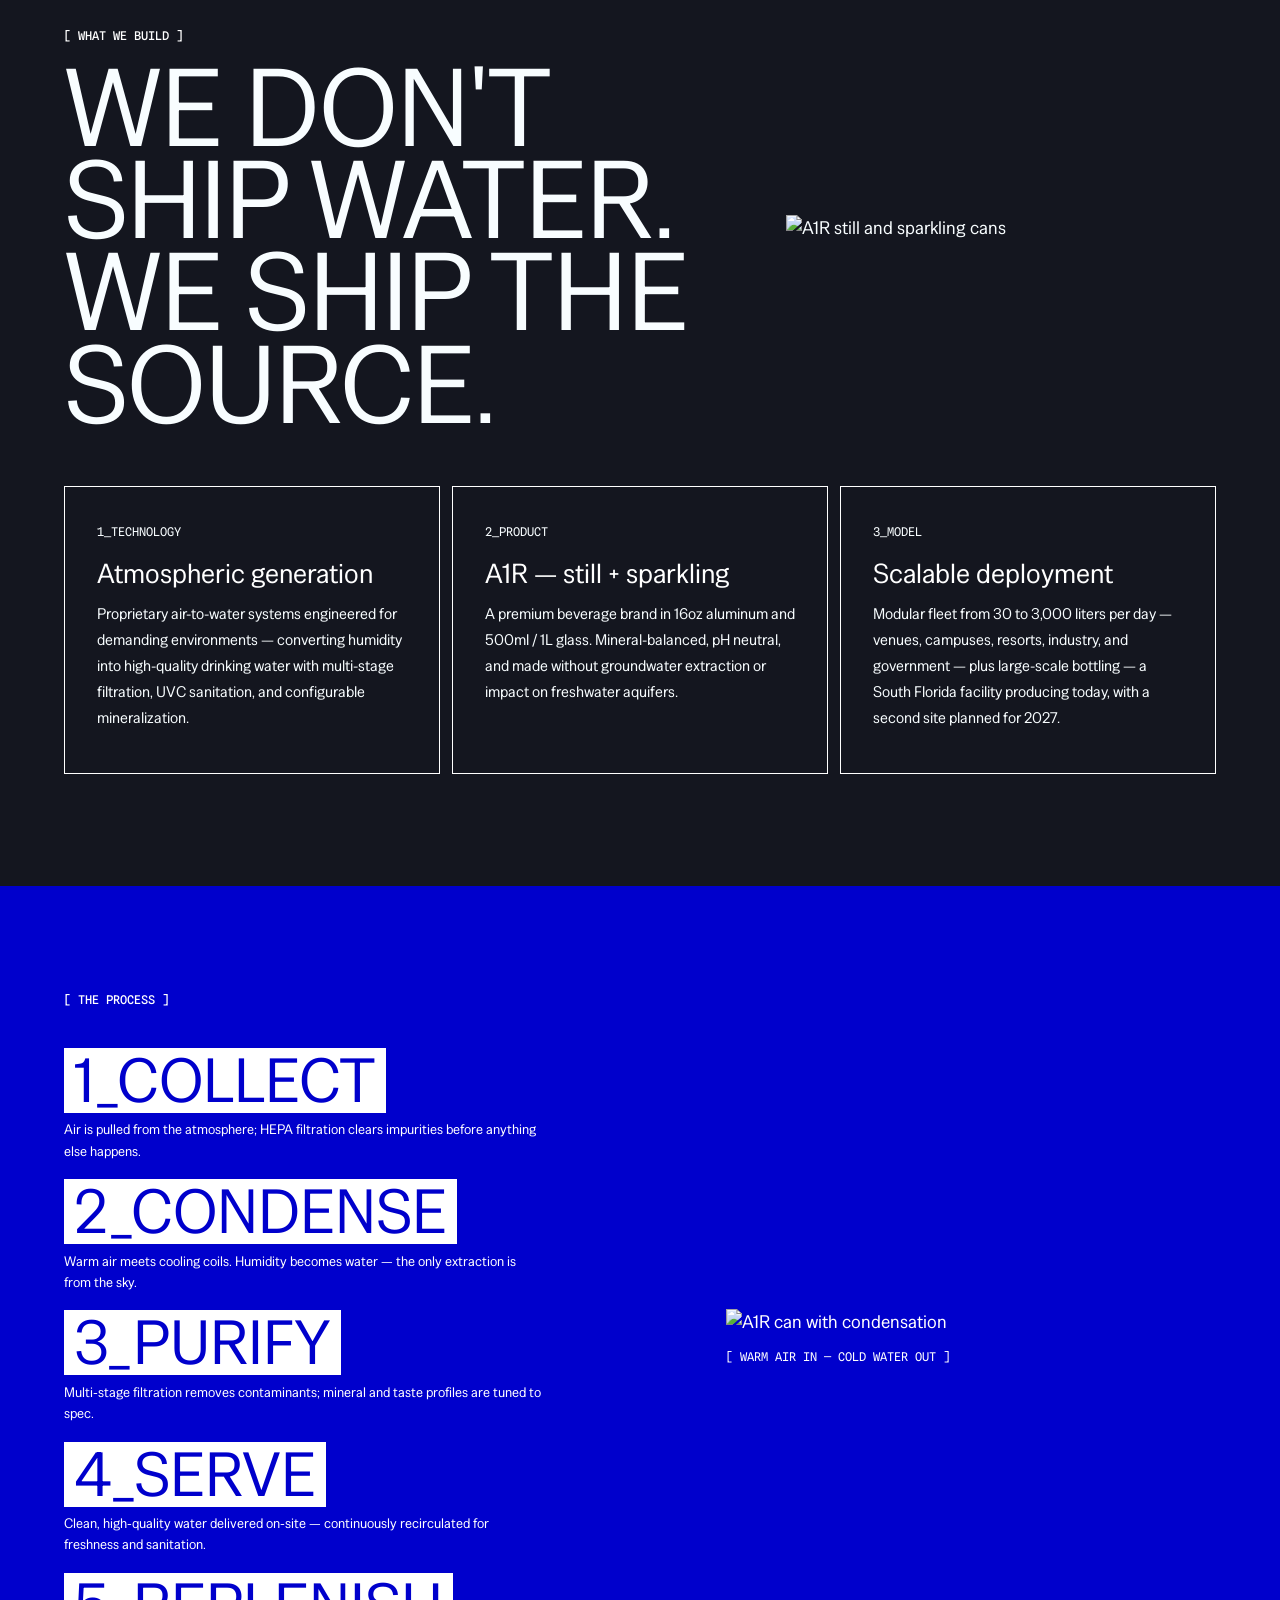
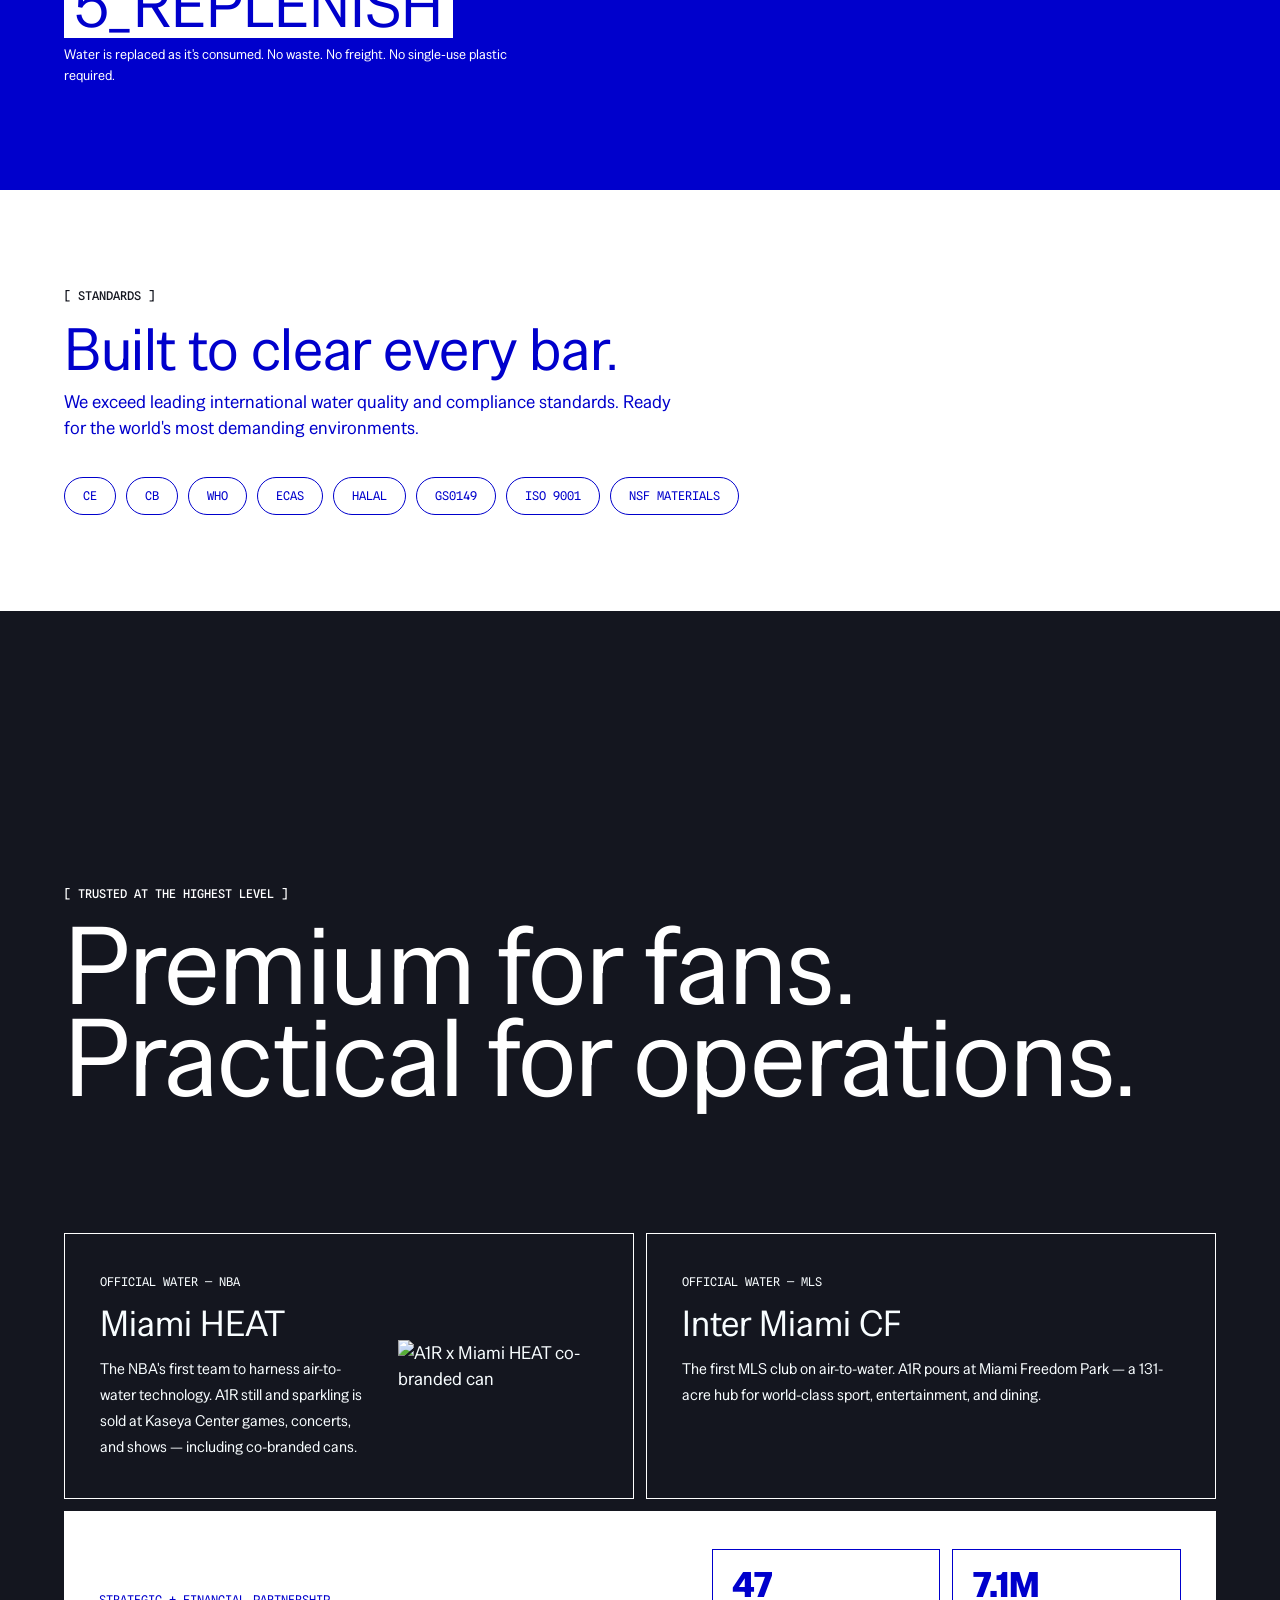
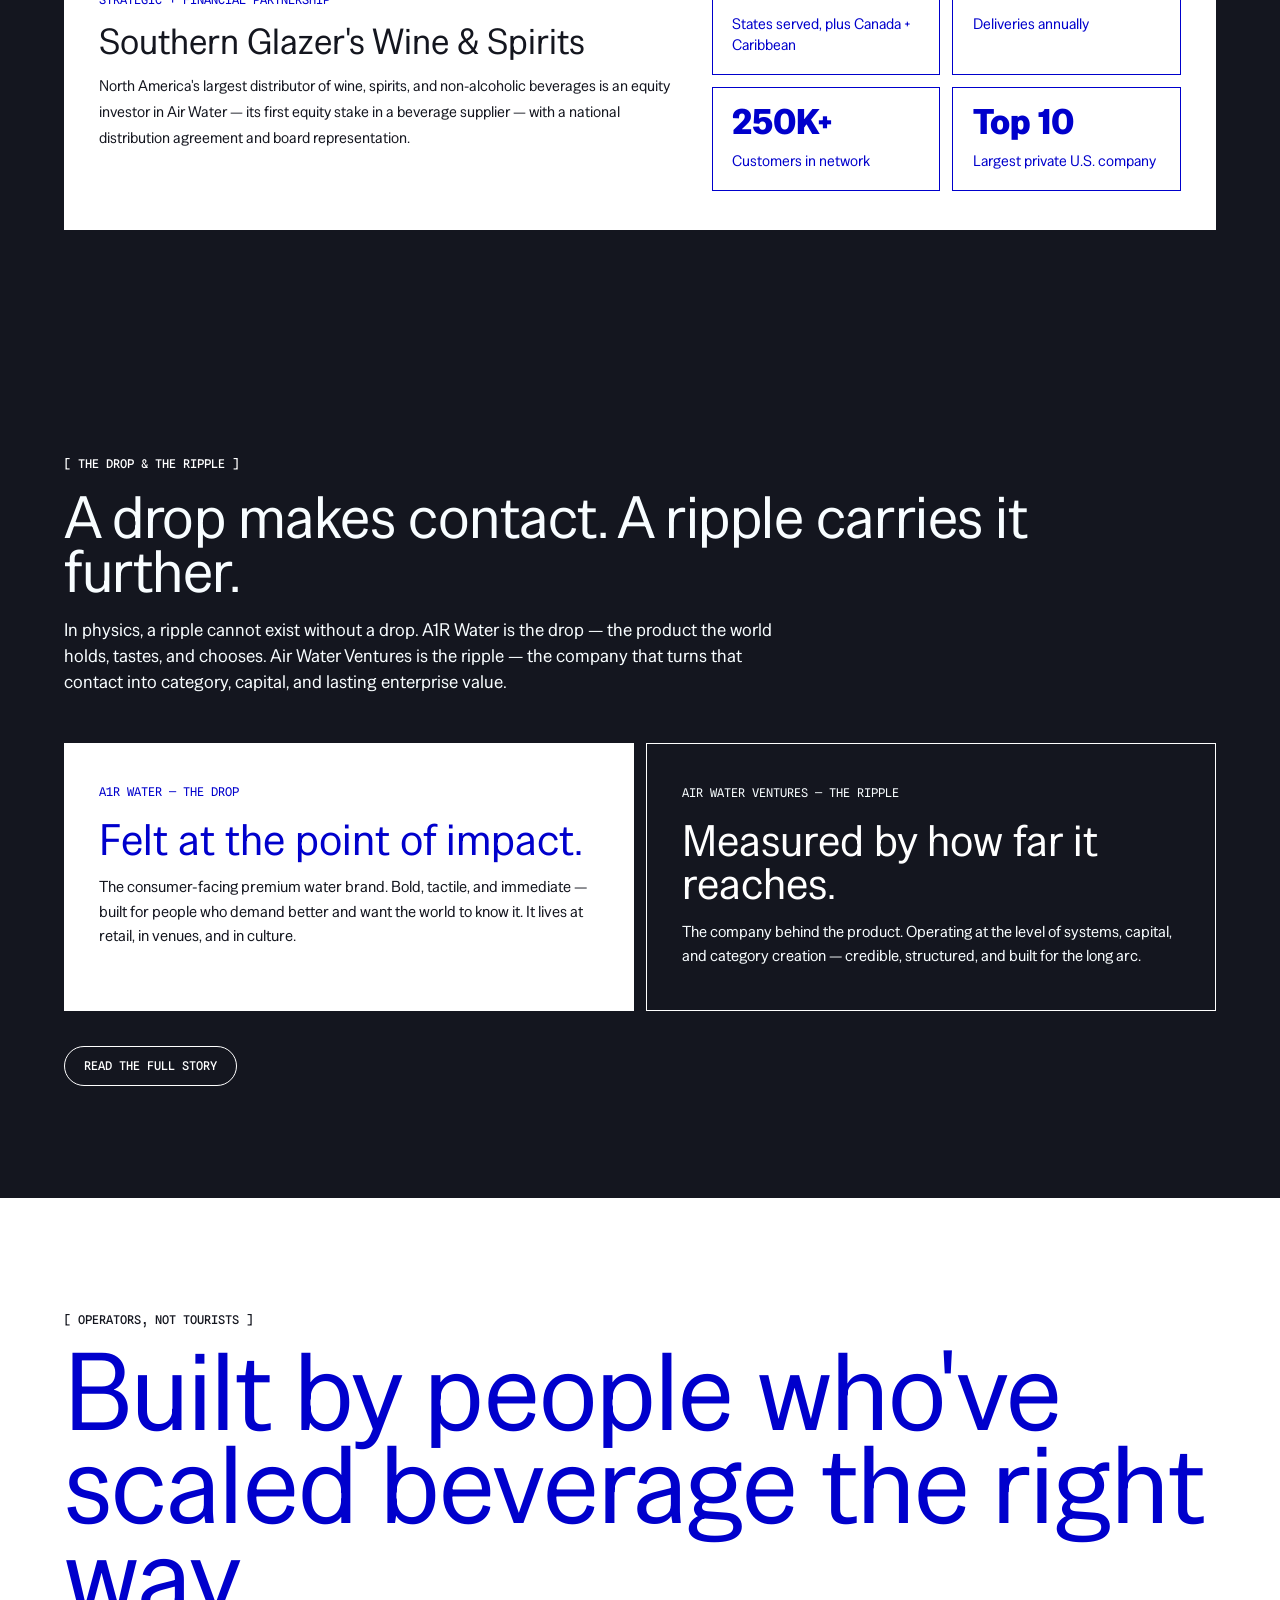
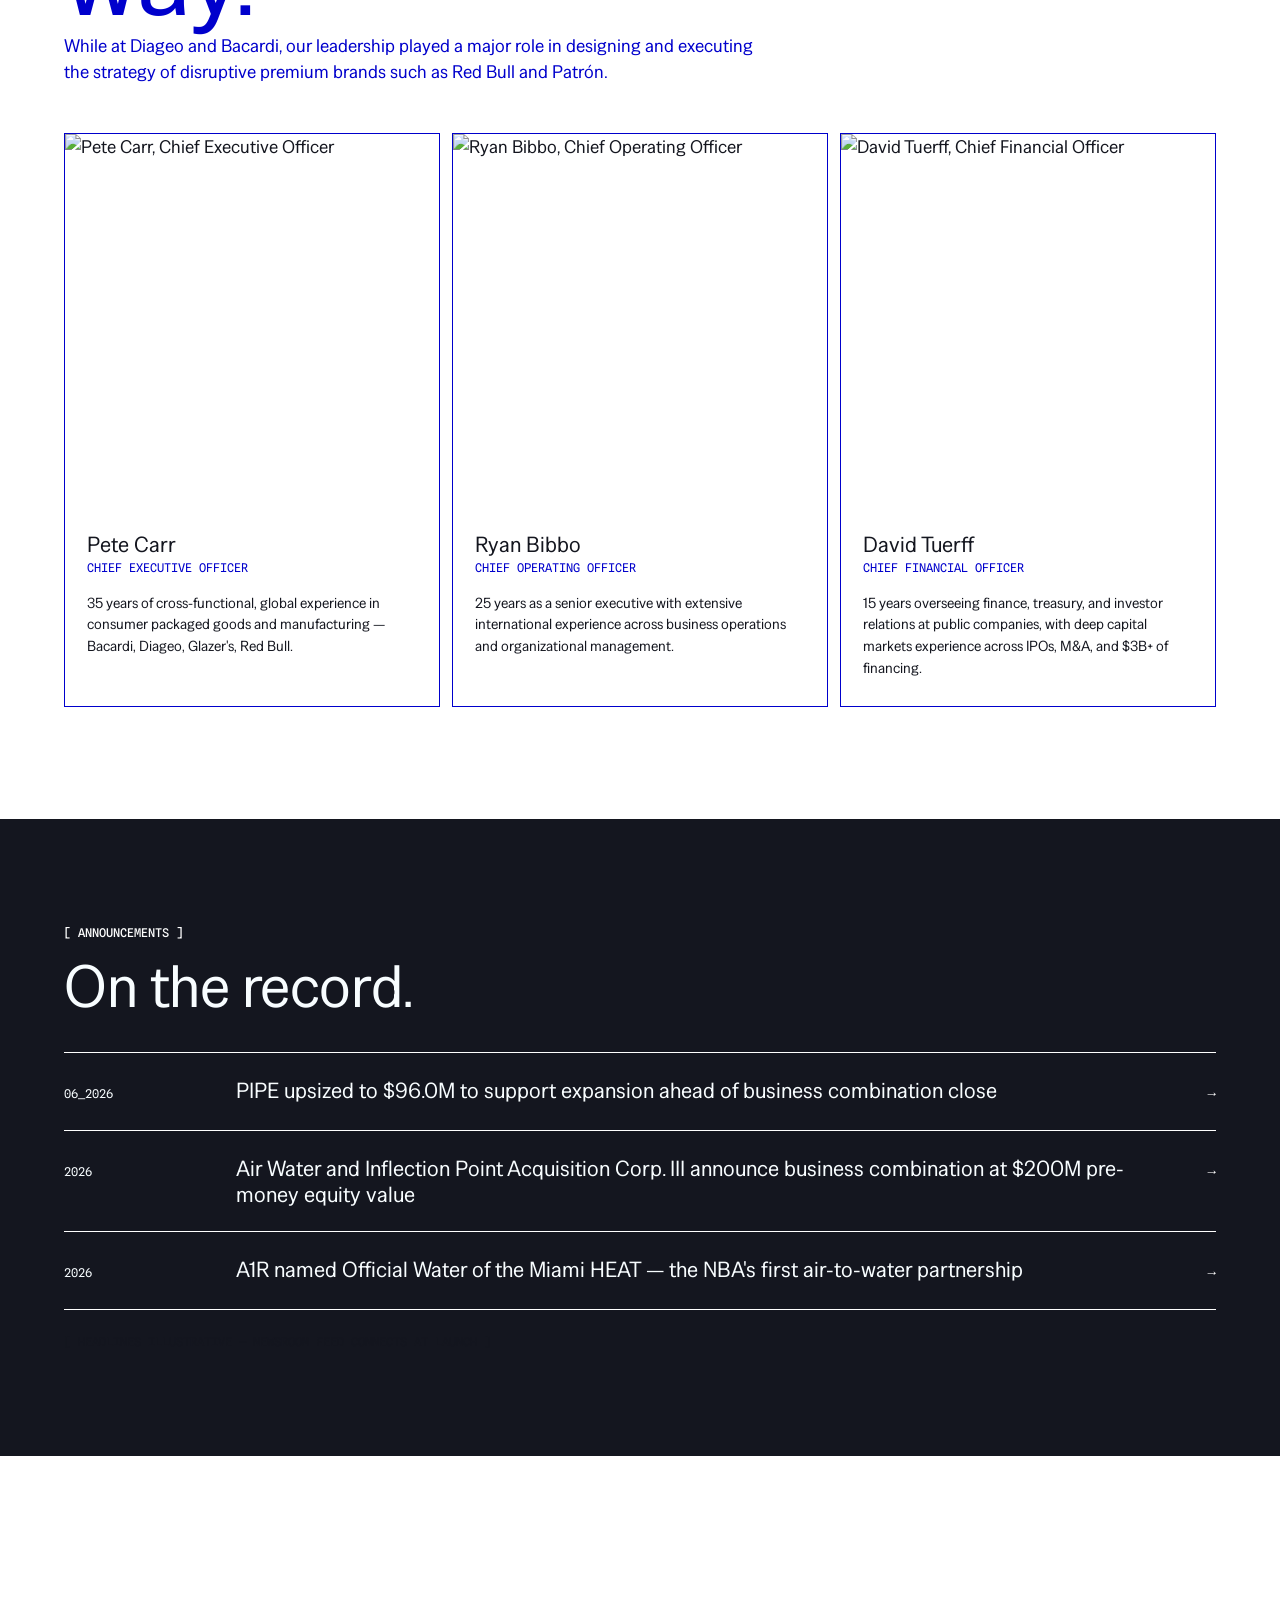
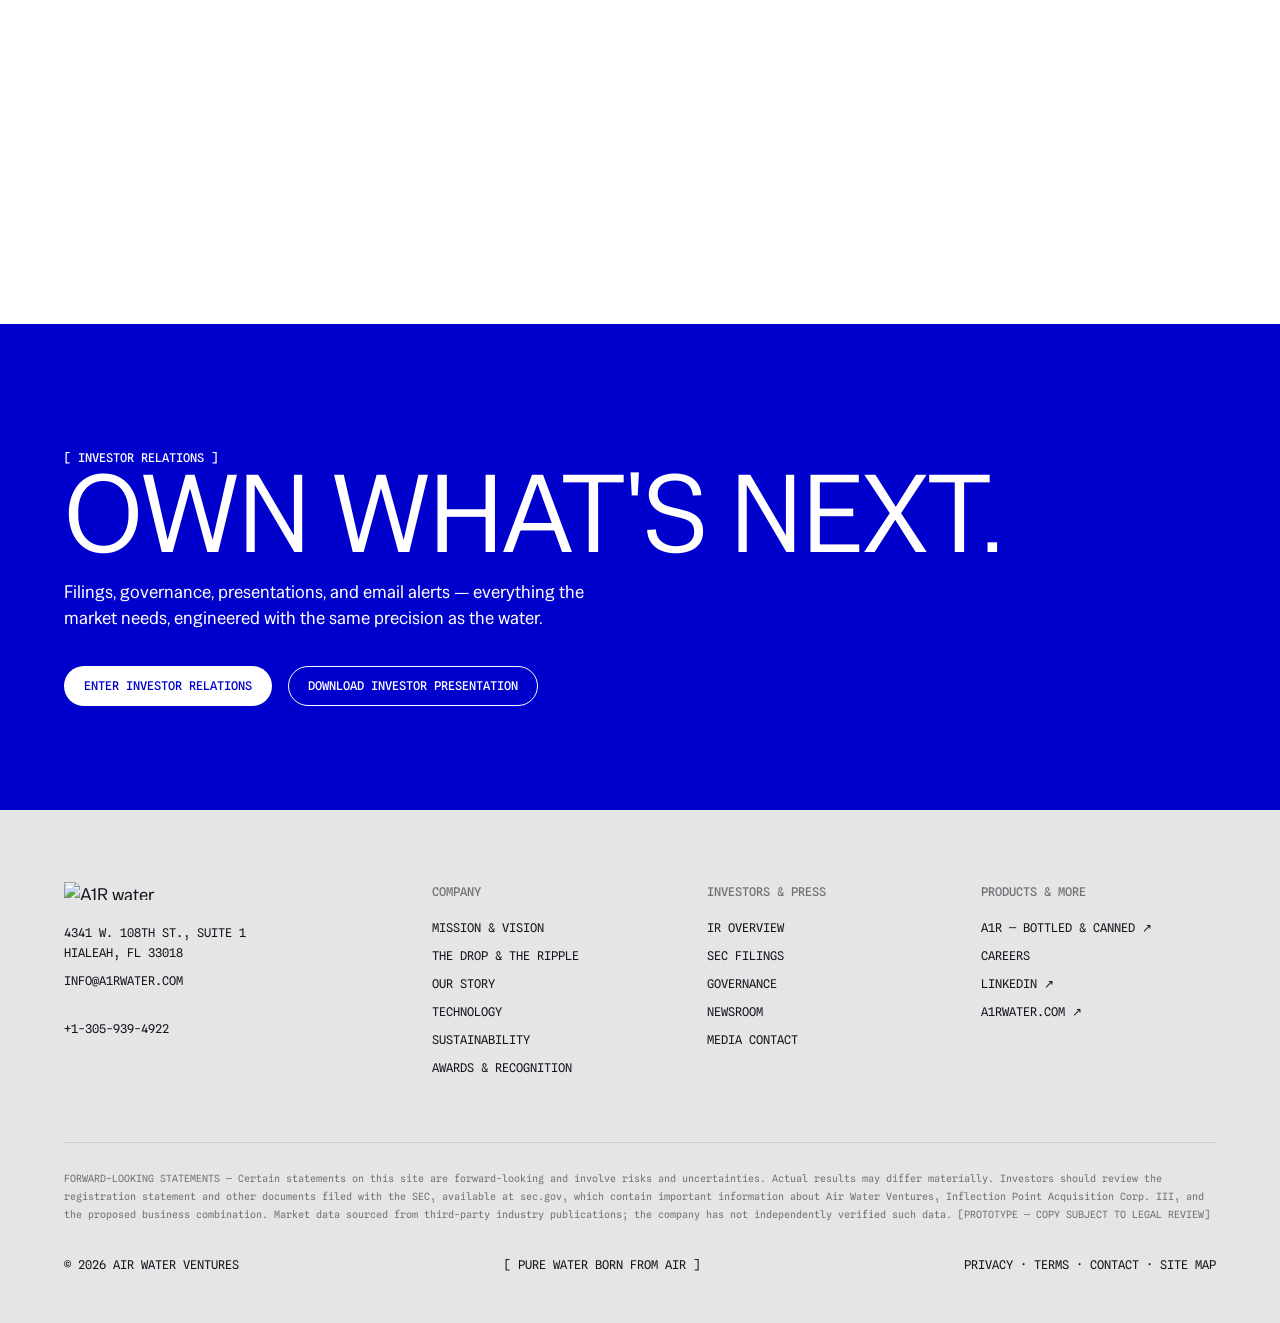
==== commit 11e84fe9: "Add files via upload" ====
--- a/index.html
+++ b/index.html
@@ -25,6 +25,7 @@
   *{margin:0;padding:0;box-sizing:border-box;}
   html{scroll-behavior:smooth;}
   body{background:var(--white);color:var(--ink);font-family:var(--display);font-weight:400;font-size:18px;line-height:26px;-webkit-font-smoothing:antialiased;}
+  h1,h2,h3,h4,h5,h6{font-weight:400;}
   a{color:inherit;text-decoration:none;}
   ::selection{background:var(--blue);color:var(--white);}
   img{display:block;max-width:100%;}
@@ -53,6 +54,15 @@
   .nav-links a:hover,.nav-links a:focus-visible{opacity:1;}
   .nav-cta{font-family:var(--mono);font-size:12px;line-height:20px;letter-spacing:0;text-transform:uppercase;font-weight:500;background:var(--blue);color:var(--white);padding:10px 20px;border-radius:27px;white-space:nowrap;transition:background .2s;}
   .nav-cta:hover,.nav-cta:focus-visible{background:var(--blue-dk);}
+  .nav-item{position:relative;}
+  .nav-item>a{display:inline-flex;align-items:center;gap:.4em;color:var(--white);opacity:.85;transition:opacity .2s;}
+  .nav-item:hover>a,.nav-item:focus-within>a{opacity:1;}
+  .nav-item .caret{font-size:9px;transition:transform .2s;}
+  .nav-item:hover .caret,.nav-item:focus-within .caret{transform:rotate(180deg);}
+  .nav-menu{position:absolute;top:100%;left:-1.1rem;min-width:240px;background:#000;border:1px solid var(--hairline-dim);padding:.5rem 0;display:flex;flex-direction:column;opacity:0;visibility:hidden;transform:translateY(6px);transition:opacity .18s,transform .18s,visibility .18s;z-index:60;}
+  .nav-item:hover .nav-menu,.nav-item:focus-within .nav-menu{opacity:1;visibility:visible;transform:translateY(0);}
+  .nav-menu a{padding:.6rem 1.4rem;white-space:nowrap;opacity:.8;transition:opacity .2s,background .2s;}
+  .nav-menu a:hover,.nav-menu a:focus-visible{opacity:1;background:rgba(255,255,255,.07);}
   @media(max-width:1000px){.nav-label{display:none;}.nav-inner{grid-template-columns:auto 1fr;}.nav-links{display:none;}}
   .databand{background:var(--white);color:var(--ink);}
   .databand .wrap{padding-top:6rem;padding-bottom:6rem;}
@@ -92,7 +102,7 @@
   /* ---- home ---- */
   .hero{min-height:92vh;display:flex;align-items:flex-end;overflow:hidden;background:var(--ink) url('assets/hero-can.jpg') center 38%/cover no-repeat;color:var(--white);}
   .hero .wrap{position:relative;z-index:2;width:100%;padding-top:18vh;padding-bottom:7vh;}
-  .hero h1{font-family:var(--display);font-size:clamp(4.2rem,12.4vw,11.75rem);line-height:.84;letter-spacing:-.0165em;text-transform:uppercase;margin:1.2rem 0 1.4rem;}
+  .hero h1{font-family:var(--display);font-weight:400;font-size:clamp(4.2rem,12.4vw,11.75rem);line-height:.84;letter-spacing:-.0165em;text-transform:uppercase;margin:1.2rem 0 1.4rem;}
   .hero p.lede{font-size:18px;line-height:26px;max-width:34rem;color:var(--ice);}
   .hero-readout{margin-top:3rem;display:flex;flex-wrap:wrap;border:1px solid var(--white);width:max-content;max-width:100%;}
   .hero-readout div{padding:.9rem 1.6rem;border-right:1px solid var(--white);font-family:var(--mono);font-size:12px;line-height:20px;text-transform:uppercase;color:var(--ice);}
@@ -171,6 +181,21 @@
   .certs p.sub{color:var(--blue);max-width:38rem;margin-top:.8rem;}
   .cert-chips{display:flex;flex-wrap:wrap;gap:10px;margin-top:2.2rem;}
   .cert-chips span{font-family:var(--mono);font-size:12px;line-height:20px;text-transform:uppercase;border:1px solid var(--blue);color:var(--blue);padding:8px 18px;border-radius:27px;}
+  /* ---- brand-architecture teaser (Drop / Ripple) ---- */
+  .archband{background:var(--ink);color:var(--ice);}
+  .archband .wrap{padding-top:7rem;padding-bottom:7rem;}
+  .archband h2{font-family:var(--display);font-weight:400;color:var(--ice);margin-top:1rem;}
+  .archband .arch-lede{color:var(--ice);max-width:46rem;margin-top:1.2rem;}
+  .arch-pair{display:grid;grid-template-columns:1fr 1fr;gap:12px;margin-top:3rem;}
+  .arch-cell{border:1px solid var(--white);padding:2.4rem 2.2rem 2.6rem;}
+  .arch-cell .tag{font-family:var(--mono);font-size:12px;line-height:20px;text-transform:uppercase;color:var(--ice);}
+  .arch-cell h3{font-family:var(--display);font-weight:400;font-size:clamp(2rem,3.4vw,2.9rem);line-height:1;margin:1rem 0 .9rem;color:var(--white);}
+  .arch-cell p{color:var(--ice);font-size:.98rem;line-height:1.55;}
+  .arch-cell.drop{background:var(--white);color:var(--ink);border:none;}
+  .arch-cell.drop .tag{color:var(--blue);}
+  .arch-cell.drop h3{color:var(--blue);}
+  .arch-cell.drop p{color:var(--ink);}
+  @media(max-width:880px){.arch-pair{grid-template-columns:1fr;}}
 </style>
 </head>
 <body>
@@ -181,10 +206,28 @@
     <a class="nav-logo" href="airwaterventures-corporate-home.html" aria-label="Air Water Ventures home"><img src="https://a1rwater.com/wp-content/uploads/2026/03/airwater-logo-h-white.svg" alt="A1R water"></a>
     <div class="nav-right">
       <div class="nav-links">
-        <a href="airwaterventures-company.html">Company</a>
-        <a href="airwaterventures-corporate-home.html#technology">Technology</a>
-        <a href="airwaterventures-corporate-home.html#partners">Partners</a>
-        <a href="#news">News</a>
+        <div class="nav-item">
+          <a href="airwaterventures-company.html" aria-haspopup="true">Company <span class="caret">▾</span></a>
+          <div class="nav-menu">
+            <a href="airwaterventures-company.html#mission">Mission &amp; Vision</a>
+            <a href="airwaterventures-company.html#values">Values</a>
+            <a href="airwaterventures-company.html#brand">The Drop &amp; The Ripple</a>
+            <a href="airwaterventures-company.html#story">Our Story</a>
+            <a href="airwaterventures-company.html#technology">Technology</a>
+            <a href="airwaterventures-company.html#geography">Geography</a>
+            <a href="airwaterventures-company.html#sustainability">Sustainability</a>
+            <a href="airwaterventures-company.html#awards">Awards &amp; Recognition</a>
+          </div>
+        </div>
+        <a href="https://a1rwater.com" target="_blank" rel="noopener">Products</a>
+        <div class="nav-item">
+          <a href="airwaterventures-company.html#leadership" aria-haspopup="true">Leadership <span class="caret">▾</span></a>
+          <div class="nav-menu">
+            <a href="airwaterventures-company.html#leadership">Executive Team</a>
+            <a href="airwaterventures-company.html#board">Board of Directors</a>
+            <a href="airwaterventures-investors.html#governance">Governance</a>
+          </div>
+        </div>
       </div>
       <a class="nav-cta" href="airwaterventures-investors.html">Investor Relations</a>
     </div>
@@ -316,6 +359,29 @@
           <div><b>Top 10</b><span>Largest private U.S. company</span></div>
         </div>
       </div>
+    </div>
+  </div>
+</section>
+<!-- brand architecture teaser (Drop / Ripple) -->
+<section class="archband" id="brand" aria-label="Brand architecture">
+  <div class="wrap reveal">
+    <p class="eyebrow"><span class="tick">[</span> THE DROP &amp; THE RIPPLE <span class="tick">]</span></p>
+    <h2 class="head-2">A drop makes contact. A ripple carries it further.</h2>
+    <p class="arch-lede">In physics, a ripple cannot exist without a drop. A1R Water is the drop — the product the world holds, tastes, and chooses. Air Water Ventures is the ripple — the company that turns that contact into category, capital, and lasting enterprise value.</p>
+    <div class="arch-pair">
+      <div class="arch-cell drop">
+        <div class="tag">A1R Water — The Drop</div>
+        <h3>Felt at the point of impact.</h3>
+        <p>The consumer-facing premium water brand. Bold, tactile, and immediate — built for people who demand better and want the world to know it. It lives at retail, in venues, and in culture.</p>
+      </div>
+      <div class="arch-cell">
+        <div class="tag">Air Water Ventures — The Ripple</div>
+        <h3>Measured by how far it reaches.</h3>
+        <p>The company behind the product. Operating at the level of systems, capital, and category creation — credible, structured, and built for the long arc.</p>
+      </div>
+    </div>
+    <div class="hero-ctas">
+      <a class="btn btn-line" href="airwaterventures-company.html#brand">Read the full story</a>
     </div>
   </div>
 </section>
@@ -404,34 +470,38 @@
       <div>
         <img src="https://a1rwater.com/wp-content/uploads/2026/03/airwater-logo-h-black.svg" alt="A1R water">
         <p>4341 W. 108th St., Suite 1<br>Hialeah, FL 33018</p>
-        <p>info@a1rwater.com<br>+1-305-939-4922</p>
+        <p><a href="mailto:info@a1rwater.com">info@a1rwater.com</a><br>+1-305-939-4922</p>
       </div>
       <div>
         <h4>Company</h4>
-        <a href="airwaterventures-company.html">About</a>
-        <a href="#technology">Technology</a>
-        <a href="#partners">Partners</a>
-        <a href="#news">News</a>
+        <a href="airwaterventures-company.html#mission">Mission &amp; vision</a>
+        <a href="airwaterventures-company.html#brand">The Drop &amp; The Ripple</a>
+        <a href="airwaterventures-company.html#story">Our story</a>
+        <a href="airwaterventures-company.html#technology">Technology</a>
+        <a href="airwaterventures-company.html#sustainability">Sustainability</a>
+        <a href="airwaterventures-company.html#awards">Awards &amp; recognition</a>
       </div>
       <div>
-        <h4>Investors</h4>
-        <a href="airwaterventures-investors.html">Overview</a>
+        <h4>Investors &amp; press</h4>
+        <a href="airwaterventures-investors.html">IR overview</a>
         <a href="airwaterventures-investors.html#filings">SEC filings</a>
         <a href="airwaterventures-investors.html#governance">Governance</a>
-        <a href="airwaterventures-investors.html#alerts">Email alerts</a>
+        <a href="airwaterventures-investors.html#news">Newsroom</a>
+        <a href="mailto:info@a1rwater.com?subject=Media%20inquiry">Media contact</a>
       </div>
       <div>
-        <h4>Connect</h4>
-        <a href="https://www.linkedin.com/company/a1rwater/">LinkedIn</a>
-        <a href="mailto:info@a1rwater.com">Media inquiries</a>
-        <a href="https://a1rwater.com">a1rwater.com ↗</a>
+        <h4>Products &amp; more</h4>
+        <a href="https://a1rwater.com" target="_blank" rel="noopener">A1R — bottled &amp; canned ↗</a>
+        <a href="mailto:info@a1rwater.com?subject=Careers">Careers</a>
+        <a href="https://www.linkedin.com/company/a1rwater/" target="_blank" rel="noopener">LinkedIn ↗</a>
+        <a href="https://a1rwater.com" target="_blank" rel="noopener">a1rwater.com ↗</a>
       </div>
     </div>
     <p class="legal">FORWARD-LOOKING STATEMENTS — Certain statements on this site are forward-looking and involve risks and uncertainties. Actual results may differ materially. Investors should review the registration statement and other documents filed with the SEC, available at sec.gov, which contain important information about Air Water Ventures, Inflection Point Acquisition Corp. III, and the proposed business combination. Market data sourced from third-party industry publications; the company has not independently verified such data. [PROTOTYPE — COPY SUBJECT TO LEGAL REVIEW]</p>
     <div class="foot-bottom">
       <span>© 2026 AIR WATER VENTURES</span>
       <span><span class="tick">[</span> PURE WATER BORN FROM AIR <span class="tick">]</span></span>
-      <span>TERMS · PRIVACY</span>
+      <span><a href="#">Privacy</a> · <a href="#">Terms</a> · <a href="airwaterventures-company.html#contact">Contact</a> · <a href="airwaterventures-corporate-home.html#top">Site map</a></span>
     </div>
   </div>
 </footer>
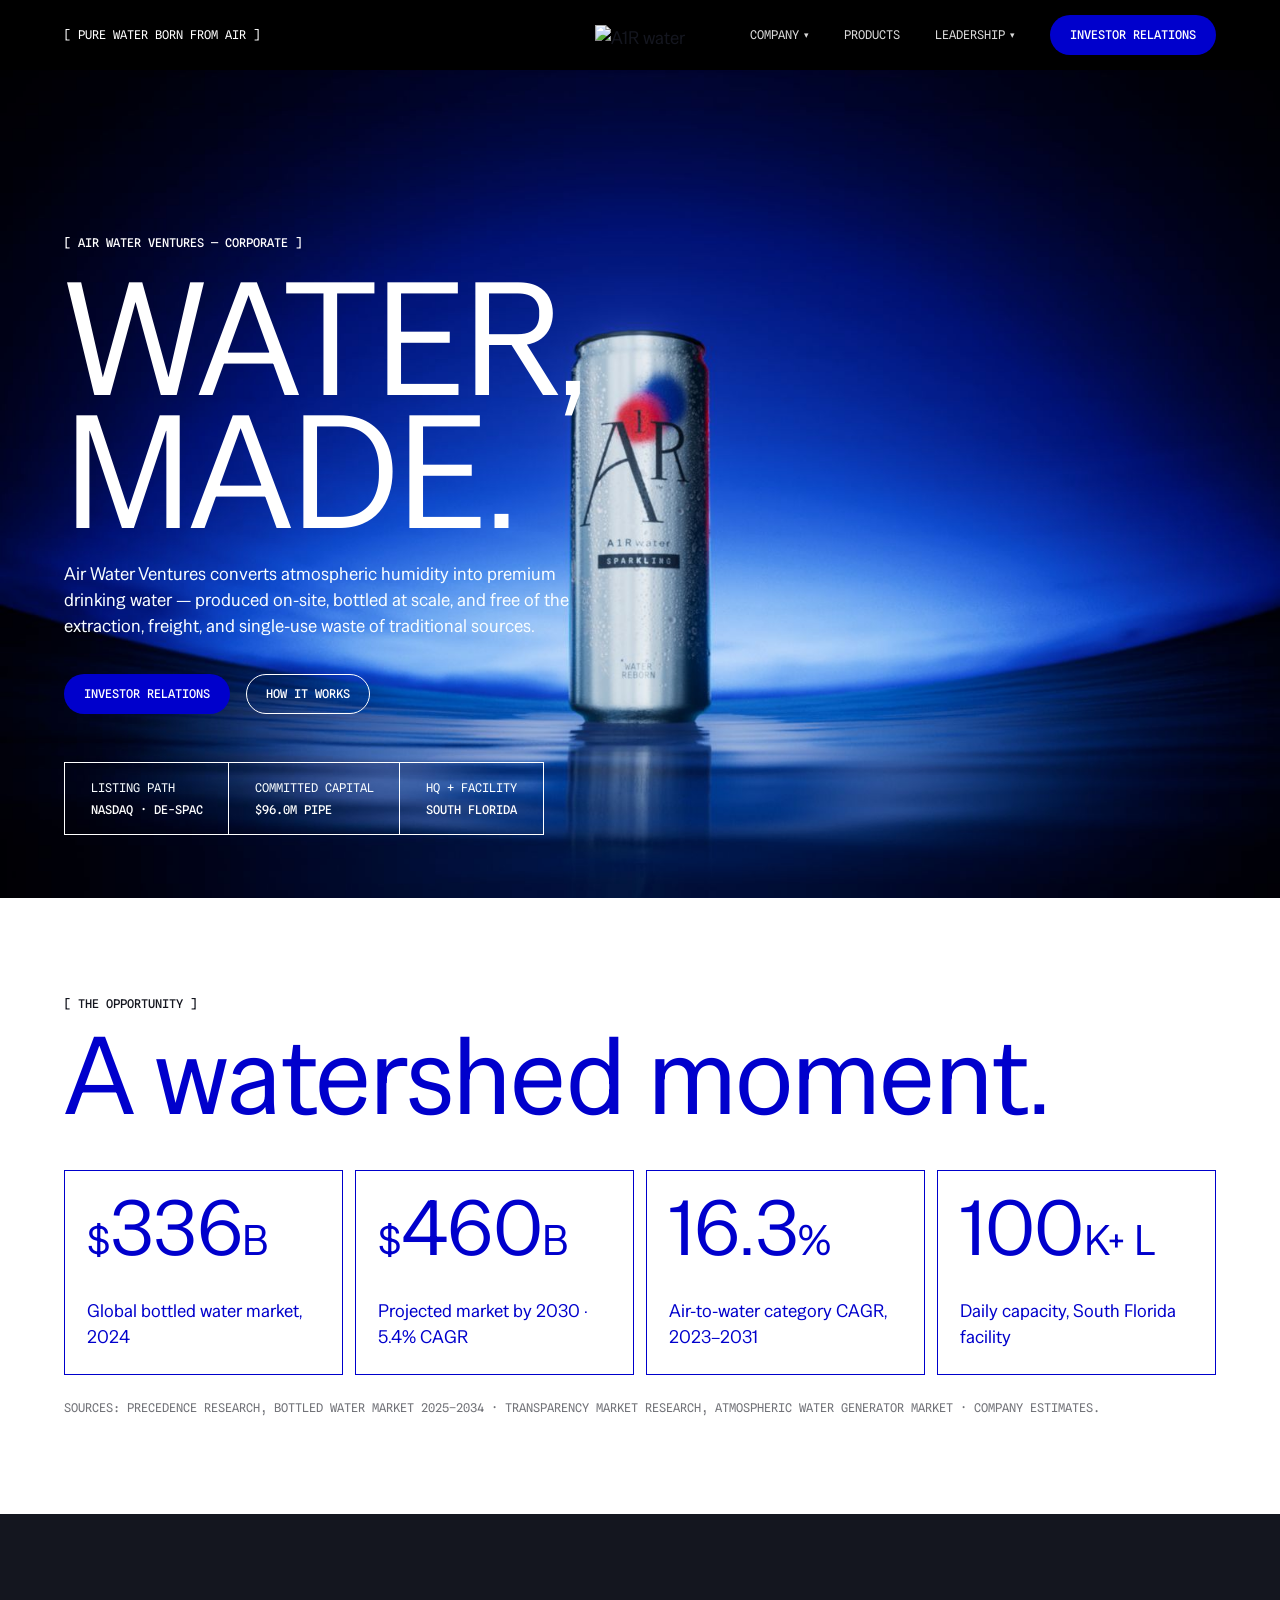
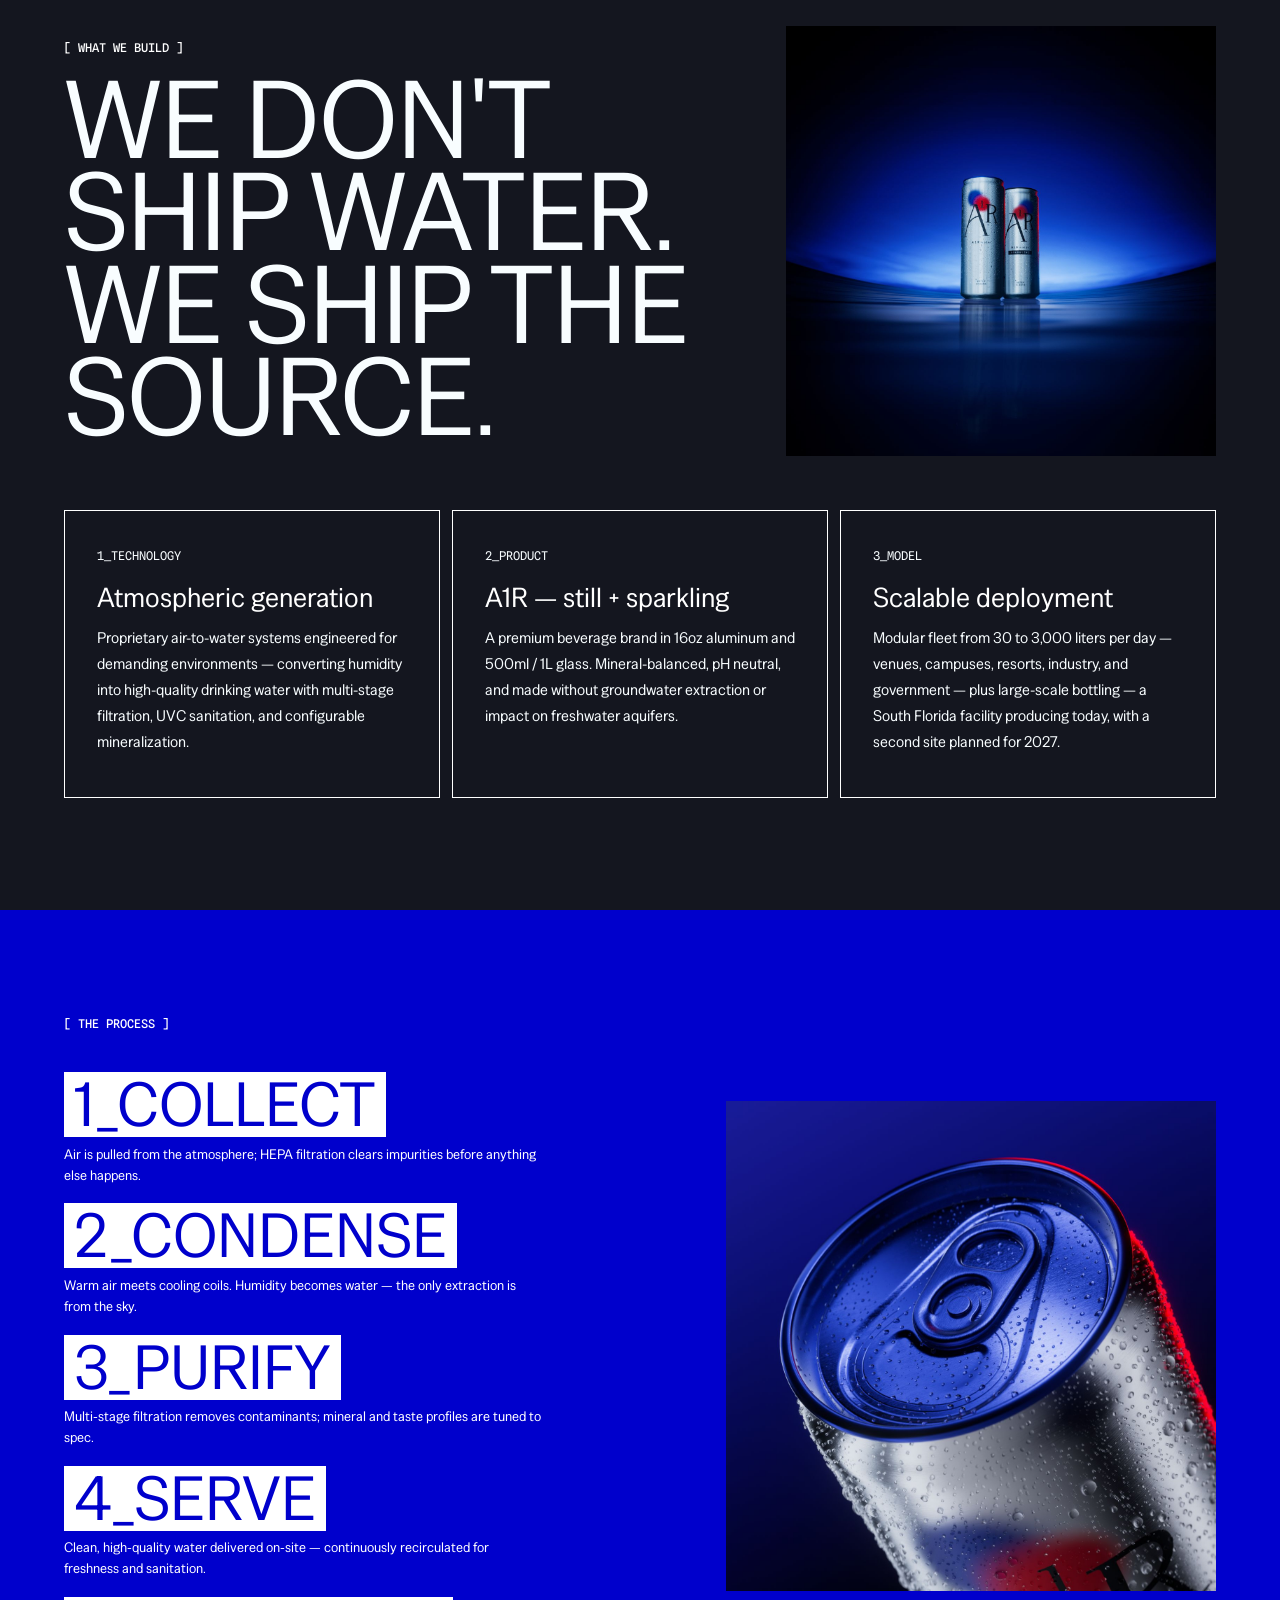
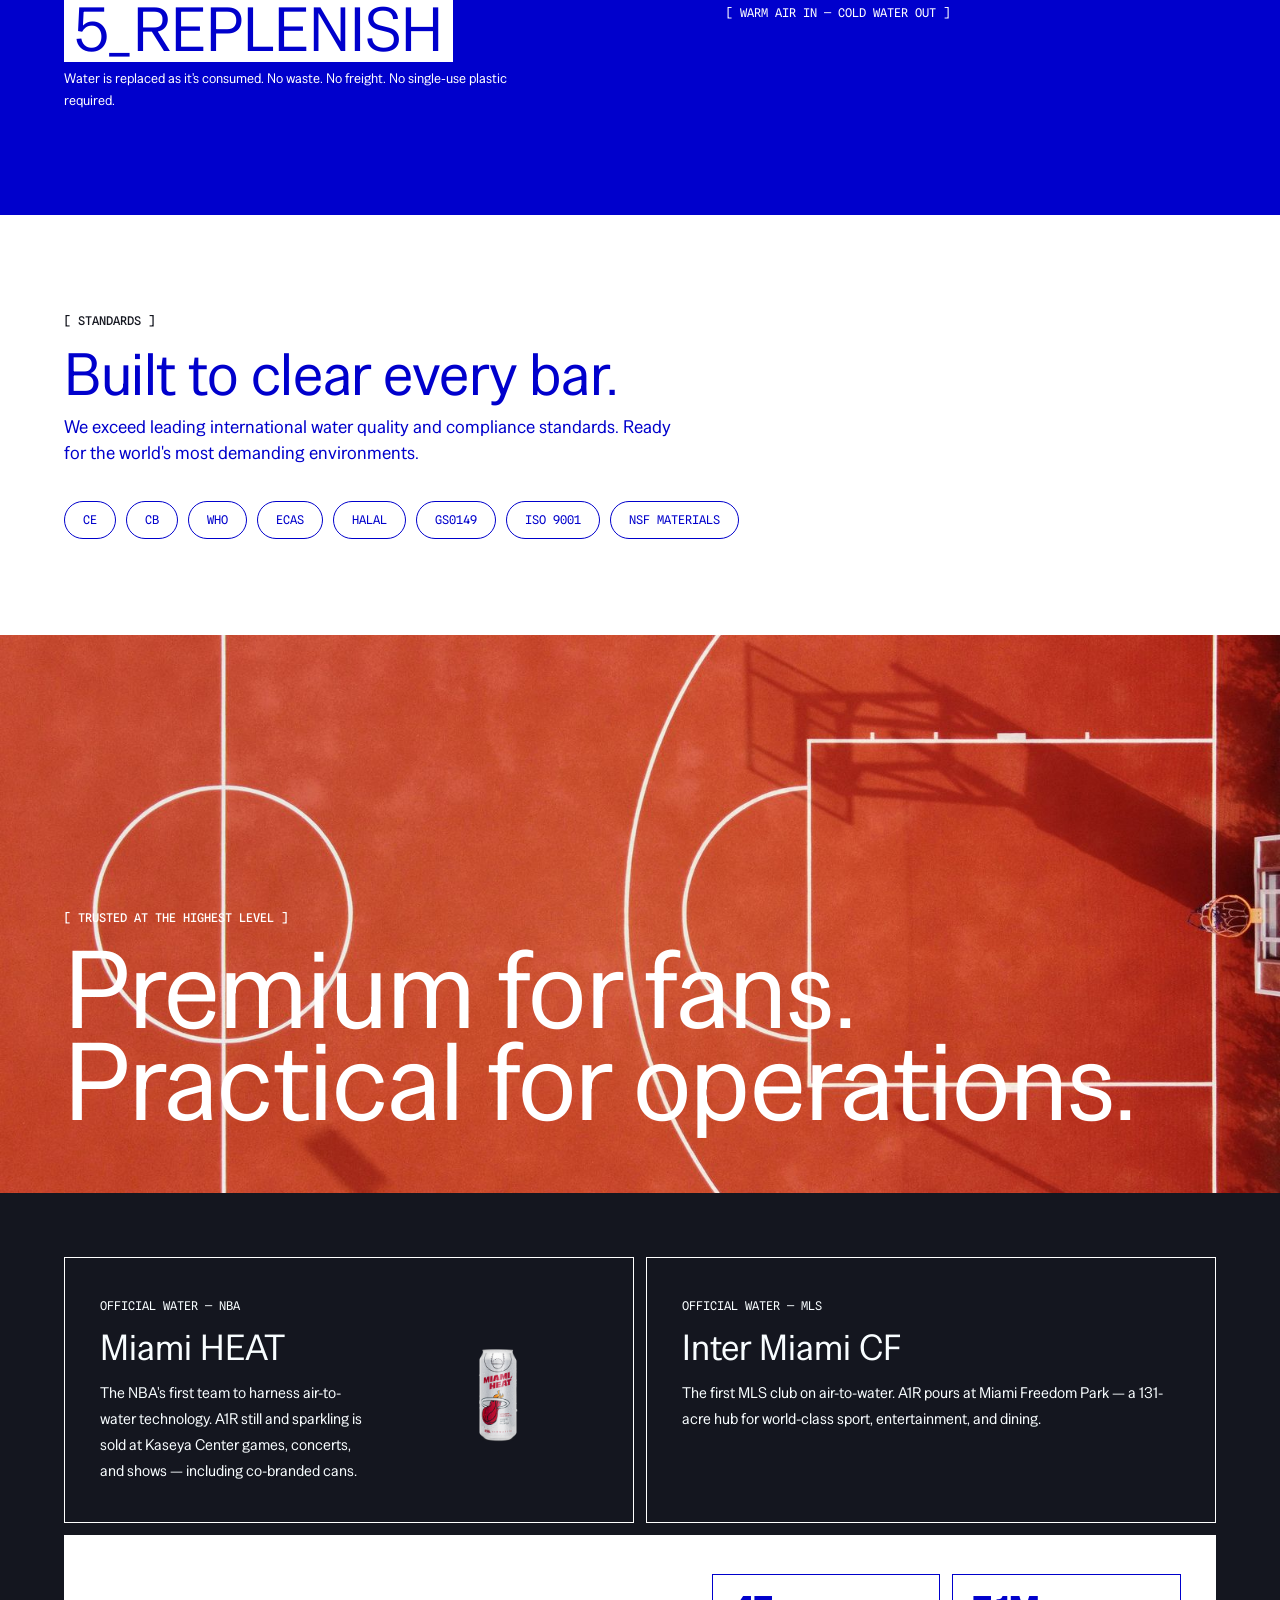
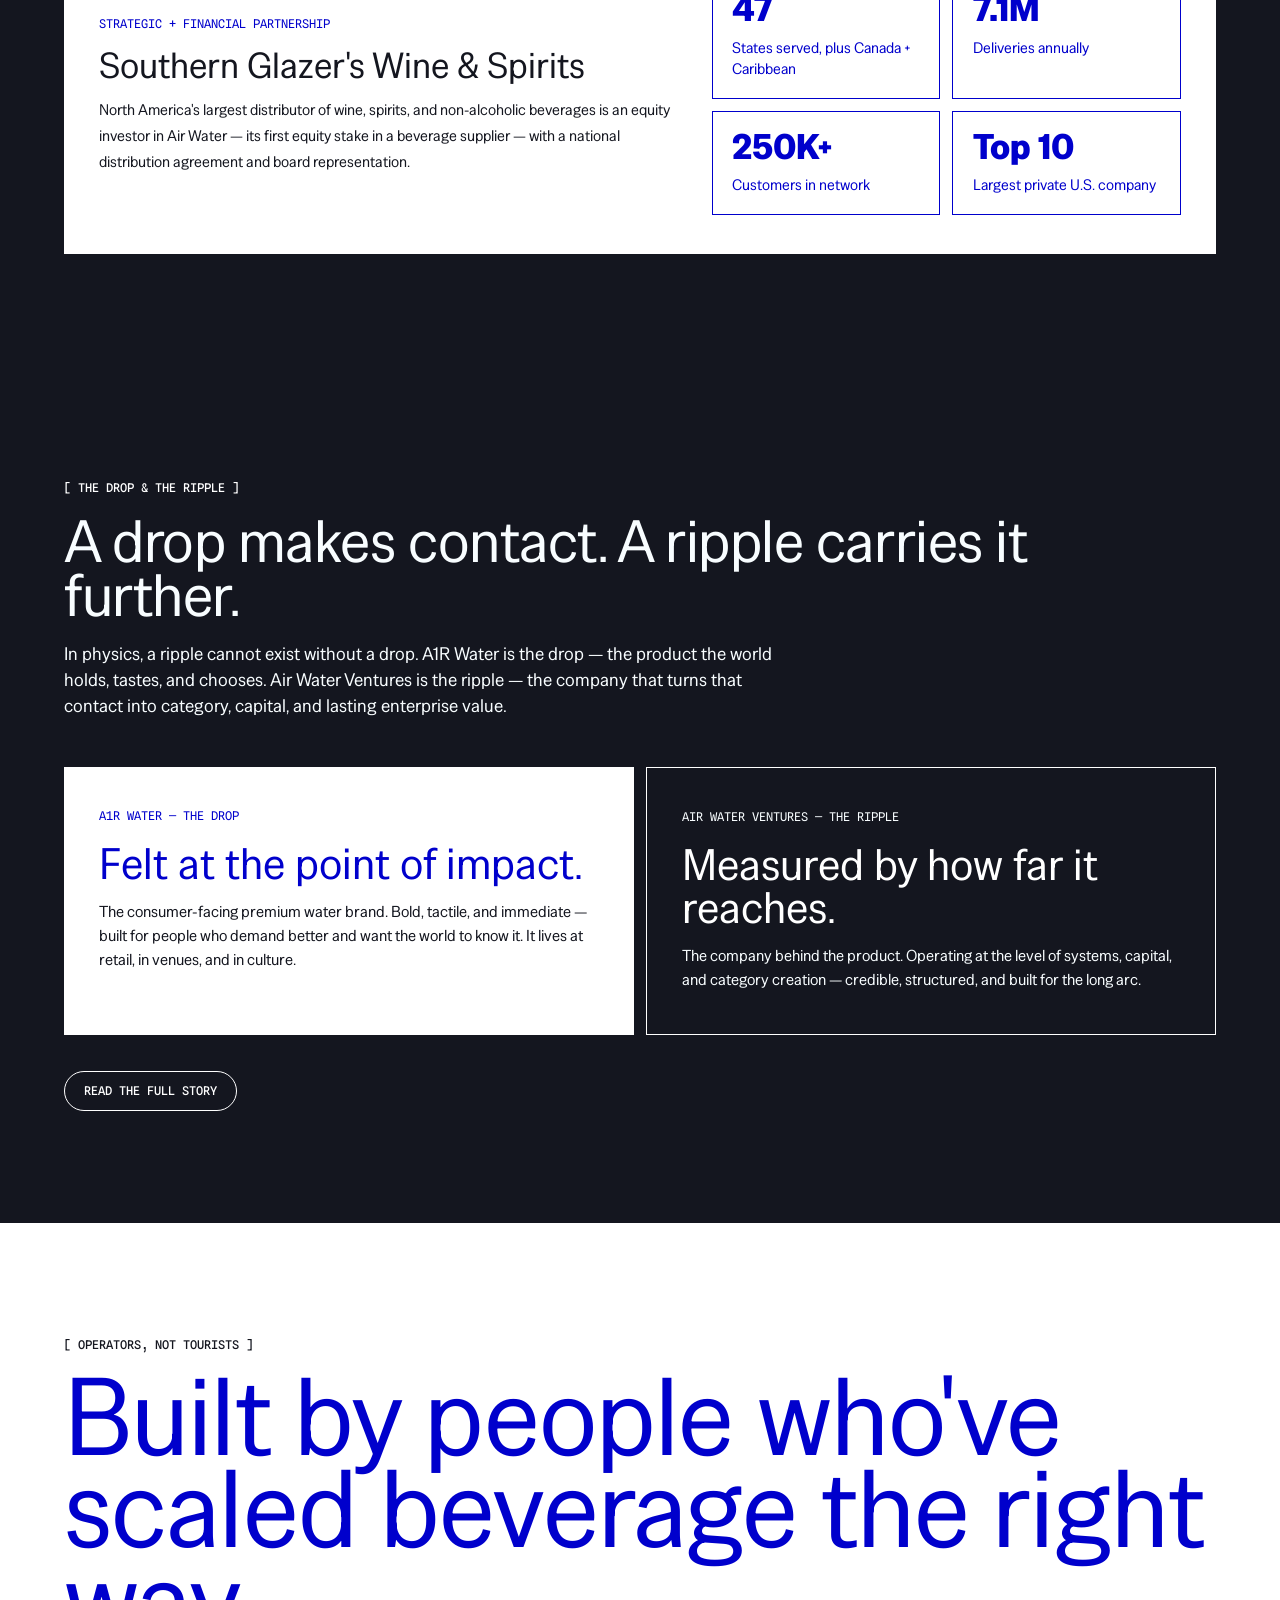
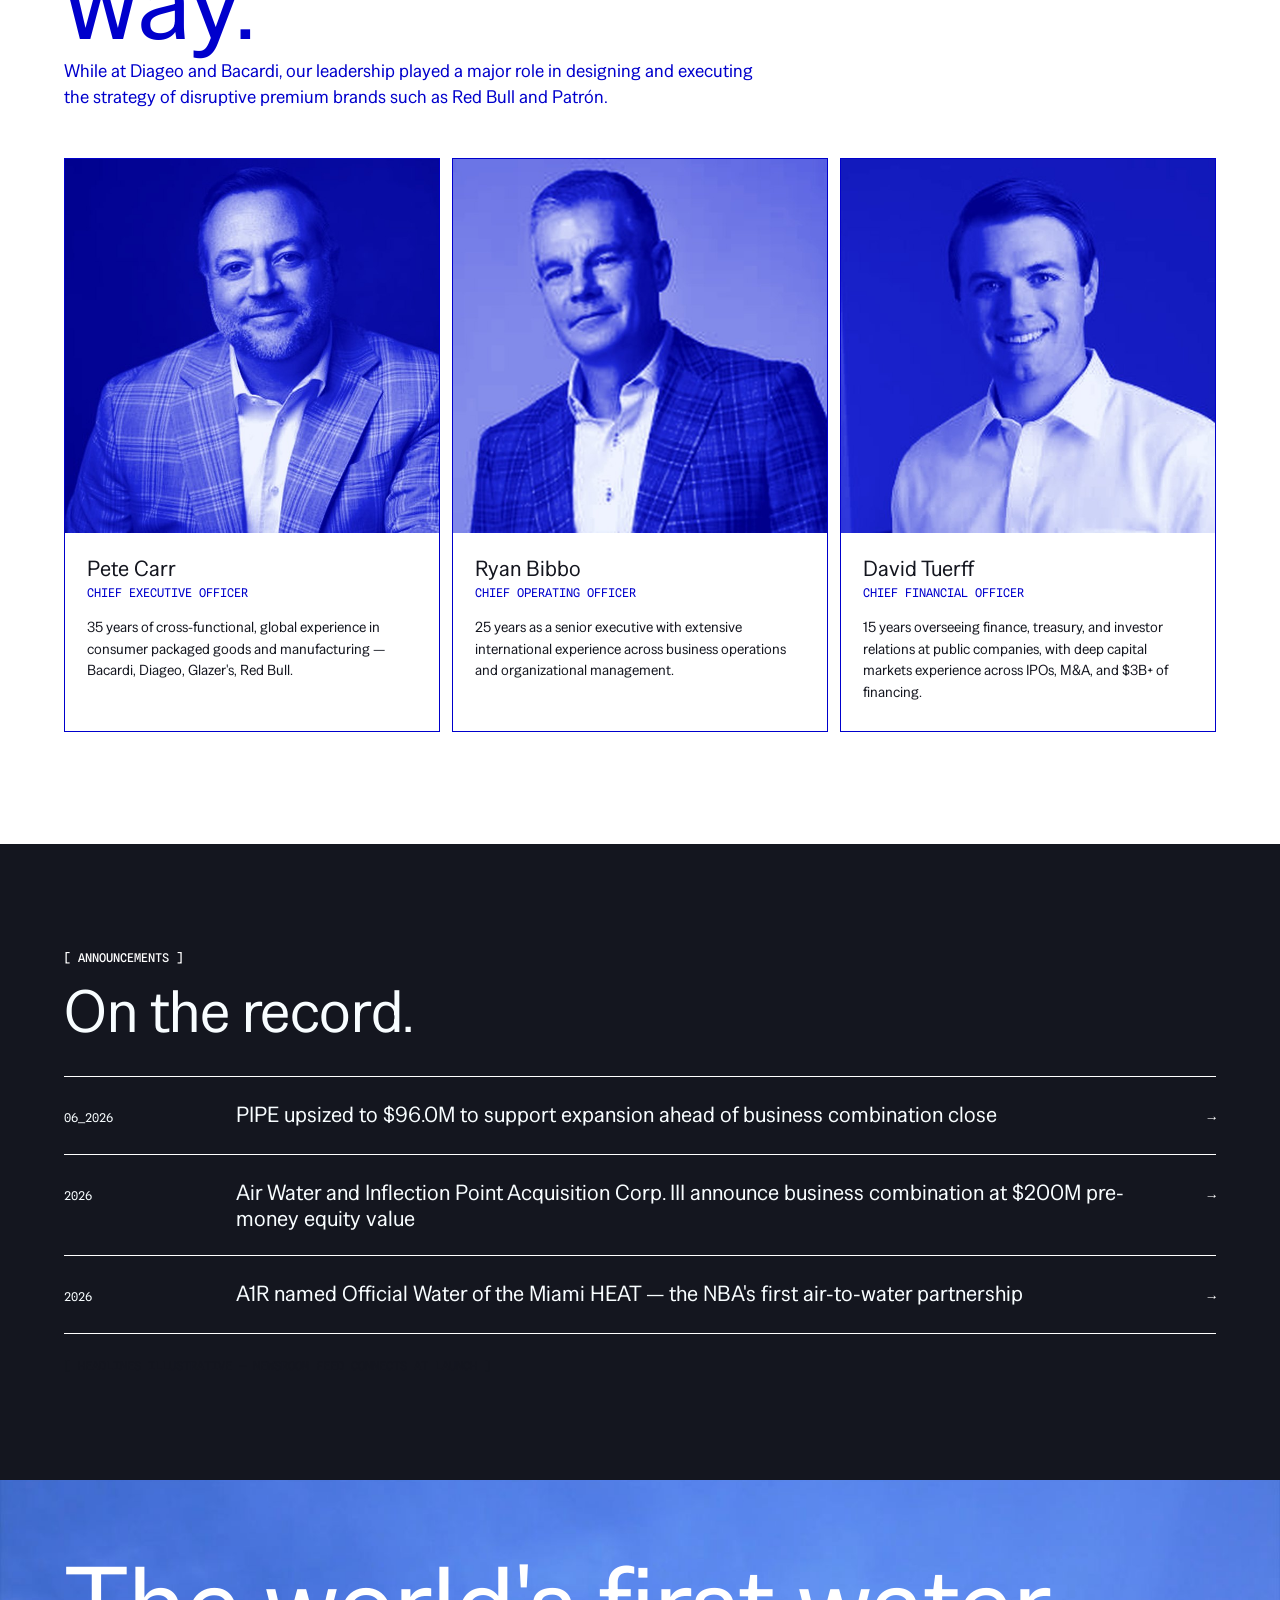
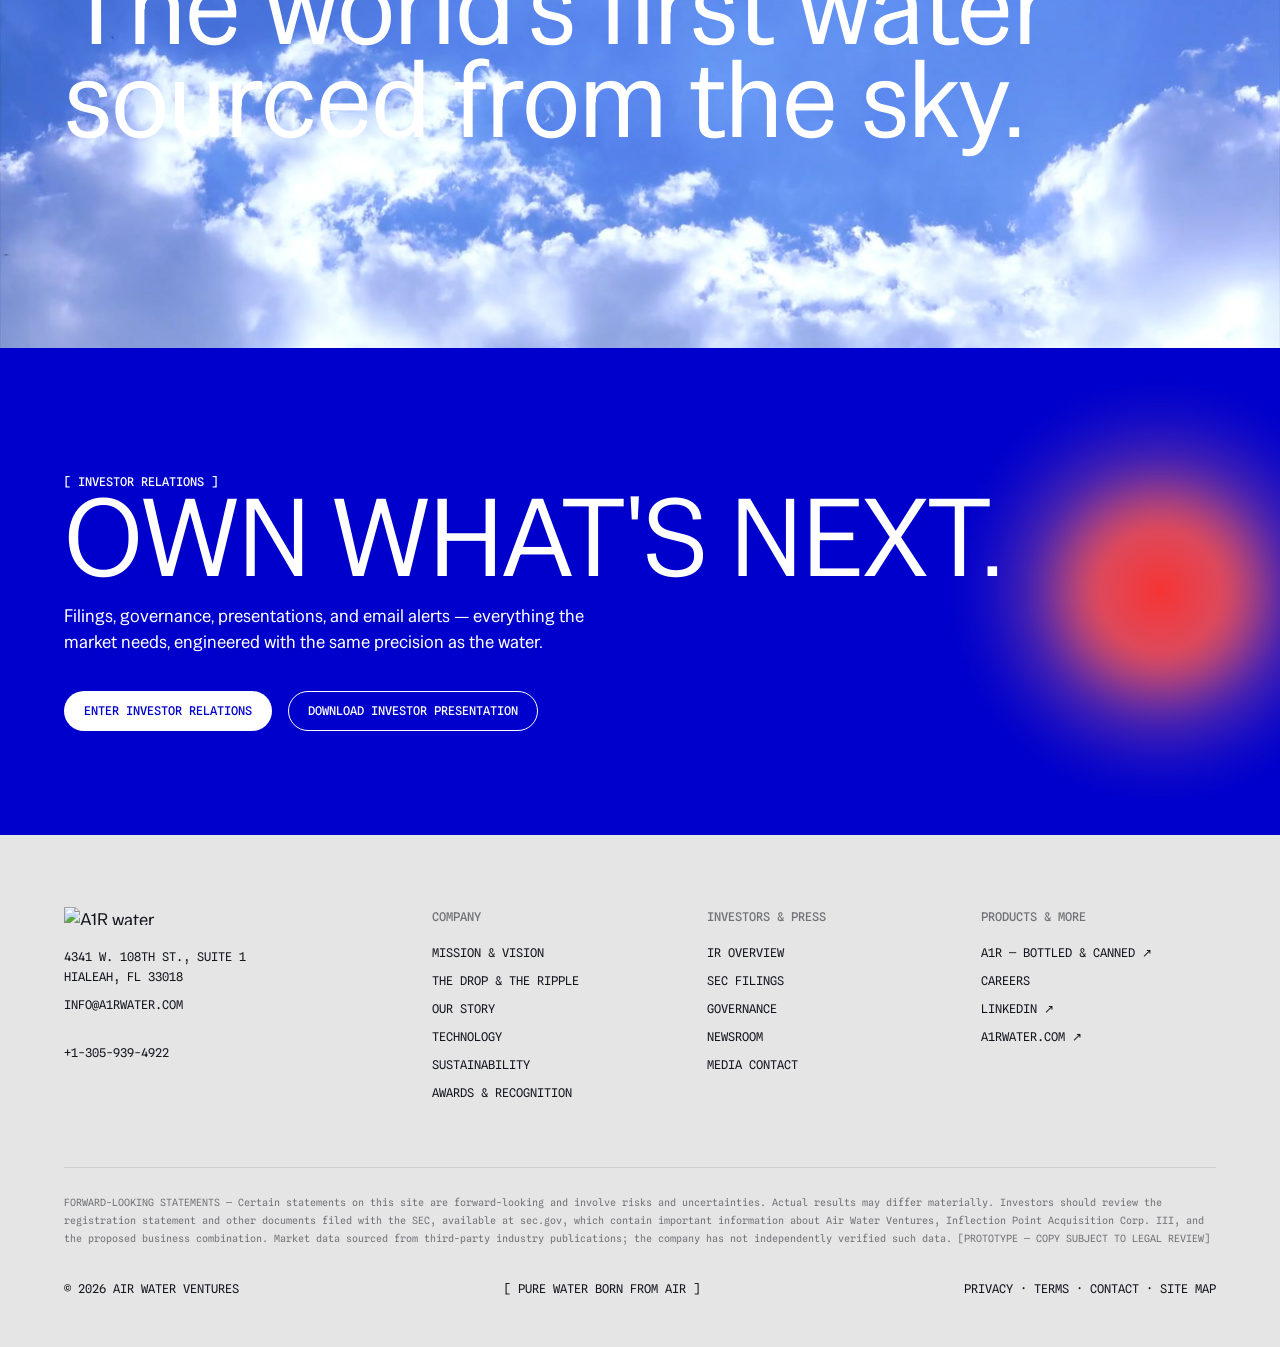
==== commit 0a0925e9: "Add files via upload" ====
--- a/index.html
+++ b/index.html
@@ -100,7 +100,7 @@
   .reveal.in{opacity:1;transform:none;}
   @media(prefers-reduced-motion:reduce){.reveal{opacity:1;transform:none;transition:none;}}
   /* ---- home ---- */
-  .hero{min-height:92vh;display:flex;align-items:flex-end;overflow:hidden;background:var(--ink) url('assets/hero-can.jpg') center 38%/cover no-repeat;color:var(--white);}
+  .hero{min-height:92vh;display:flex;align-items:flex-end;overflow:hidden;background:var(--ink) url('hero-can.jpg') center 38%/cover no-repeat;color:var(--white);}
   .hero .wrap{position:relative;z-index:2;width:100%;padding-top:18vh;padding-bottom:7vh;}
   .hero h1{font-family:var(--display);font-weight:400;font-size:clamp(4.2rem,12.4vw,11.75rem);line-height:.84;letter-spacing:-.0165em;text-transform:uppercase;margin:1.2rem 0 1.4rem;}
   .hero p.lede{font-size:18px;line-height:26px;max-width:34rem;color:var(--ice);}
@@ -129,7 +129,7 @@
   .process-img img{width:100%;}
   .process-img .cap{font-family:var(--mono);font-size:12px;line-height:20px;text-transform:uppercase;color:var(--white);margin-top:.8rem;}
   @media(max-width:880px){.process .wrap{grid-template-columns:1fr;}}
-  .partners-hero{min-height:62vh;display:flex;align-items:flex-end;background:var(--ink) url('assets/court.jpg') center/cover no-repeat;color:var(--white);}
+  .partners-hero{min-height:62vh;display:flex;align-items:flex-end;background:var(--ink) url('court.jpg') center/cover no-repeat;color:var(--white);}
   .partners-hero .wrap{position:relative;z-index:2;width:100%;padding-top:10rem;padding-bottom:4rem;}
   .partners-hero h2{font-family:var(--display);margin-top:1rem;max-width:18ch;}
   .partners{background:var(--ink);color:var(--ice);}
@@ -172,7 +172,7 @@
   .news-item .ttl{font-size:clamp(1.05rem,1.7vw,1.35rem);}
   .news-item .arrow{font-family:var(--mono);color:var(--white);font-size:14px;}
   @media(max-width:680px){.news-item{grid-template-columns:1fr;gap:.3rem;}}
-  .skyband{background-image:url('assets/clouds-blue.jpg');}
+  .skyband{background-image:url('clouds-blue.jpg');}
   /* certifications — copy + standards from a1rwater.com/impact */
   .certs{background:var(--white);color:var(--ink);}
   .certs .wrap{padding-top:6rem;padding-bottom:6rem;}
@@ -272,7 +272,7 @@
         <p class="eyebrow"><span class="tick">[</span> WHAT WE BUILD <span class="tick">]</span></p>
         <h2 class="lead-caps">We don't ship water. We ship the source.</h2>
       </div>
-      <img src="assets/can-duo-dark.jpg" alt="A1R still and sparkling cans" loading="lazy">
+      <img src="can-duo-dark.jpg" alt="A1R still and sparkling cans" loading="lazy">
     </div>
     <div class="model-grid">
       <div class="model-cell">
@@ -307,7 +307,7 @@
       </div>
     </div>
     <div class="process-img">
-      <img src="assets/can-macro.jpg" alt="A1R can with condensation" loading="lazy">
+      <img src="can-macro.jpg" alt="A1R can with condensation" loading="lazy">
       <p class="cap">[ WARM AIR IN — COLD WATER OUT ]</p>
     </div>
   </div>
@@ -339,7 +339,7 @@
           <h3>Miami HEAT</h3>
           <p>The NBA's first team to harness air-to-water technology. A1R still and sparkling is sold at Kaseya Center games, concerts, and shows — including co-branded cans.</p>
         </div>
-        <img src="assets/heat-can.png" alt="A1R x Miami HEAT co-branded can" loading="lazy">
+        <img src="heat-can.png" alt="A1R x Miami HEAT co-branded can" loading="lazy">
       </div>
       <div class="partner-cell">
         <div class="tag">Official Water — MLS</div>
@@ -393,7 +393,7 @@
     <p class="sub">While at Diageo and Bacardi, our leadership played a major role in designing and executing the strategy of disruptive premium brands such as Red Bull and Patrón.</p>
     <div class="lead-grid">
       <div class="lead-cell">
-        <img src="assets/carr.jpg" alt="Pete Carr, Chief Executive Officer" loading="lazy">
+        <img src="carr.jpg" alt="Pete Carr, Chief Executive Officer" loading="lazy">
         <div class="pad">
           <h3>Pete Carr</h3>
           <div class="role">Chief Executive Officer</div>
@@ -401,7 +401,7 @@
         </div>
       </div>
       <div class="lead-cell">
-        <img src="assets/bibbo.jpg" alt="Ryan Bibbo, Chief Operating Officer" loading="lazy">
+        <img src="bibbo.jpg" alt="Ryan Bibbo, Chief Operating Officer" loading="lazy">
         <div class="pad">
           <h3>Ryan Bibbo</h3>
           <div class="role">Chief Operating Officer</div>
@@ -409,7 +409,7 @@
         </div>
       </div>
       <div class="lead-cell">
-        <img src="assets/tuerff.jpg" alt="David Tuerff, Chief Financial Officer" loading="lazy">
+        <img src="tuerff.jpg" alt="David Tuerff, Chief Financial Officer" loading="lazy">
         <div class="pad">
           <h3>David Tuerff</h3>
           <div class="role">Chief Financial Officer</div>
@@ -452,7 +452,7 @@
 </section>
 <!-- IR band -->
 <section class="irband" id="investors">
-  <img class="ir-orb" src="assets/orb.png" alt="" aria-hidden="true">
+  <img class="ir-orb" src="orb.png" alt="" aria-hidden="true">
   <div class="wrap reveal">
     <p class="eyebrow"><span class="tick">[</span> INVESTOR RELATIONS <span class="tick">]</span></p>
     <h2 class="lead-caps">Own what's next.</h2>
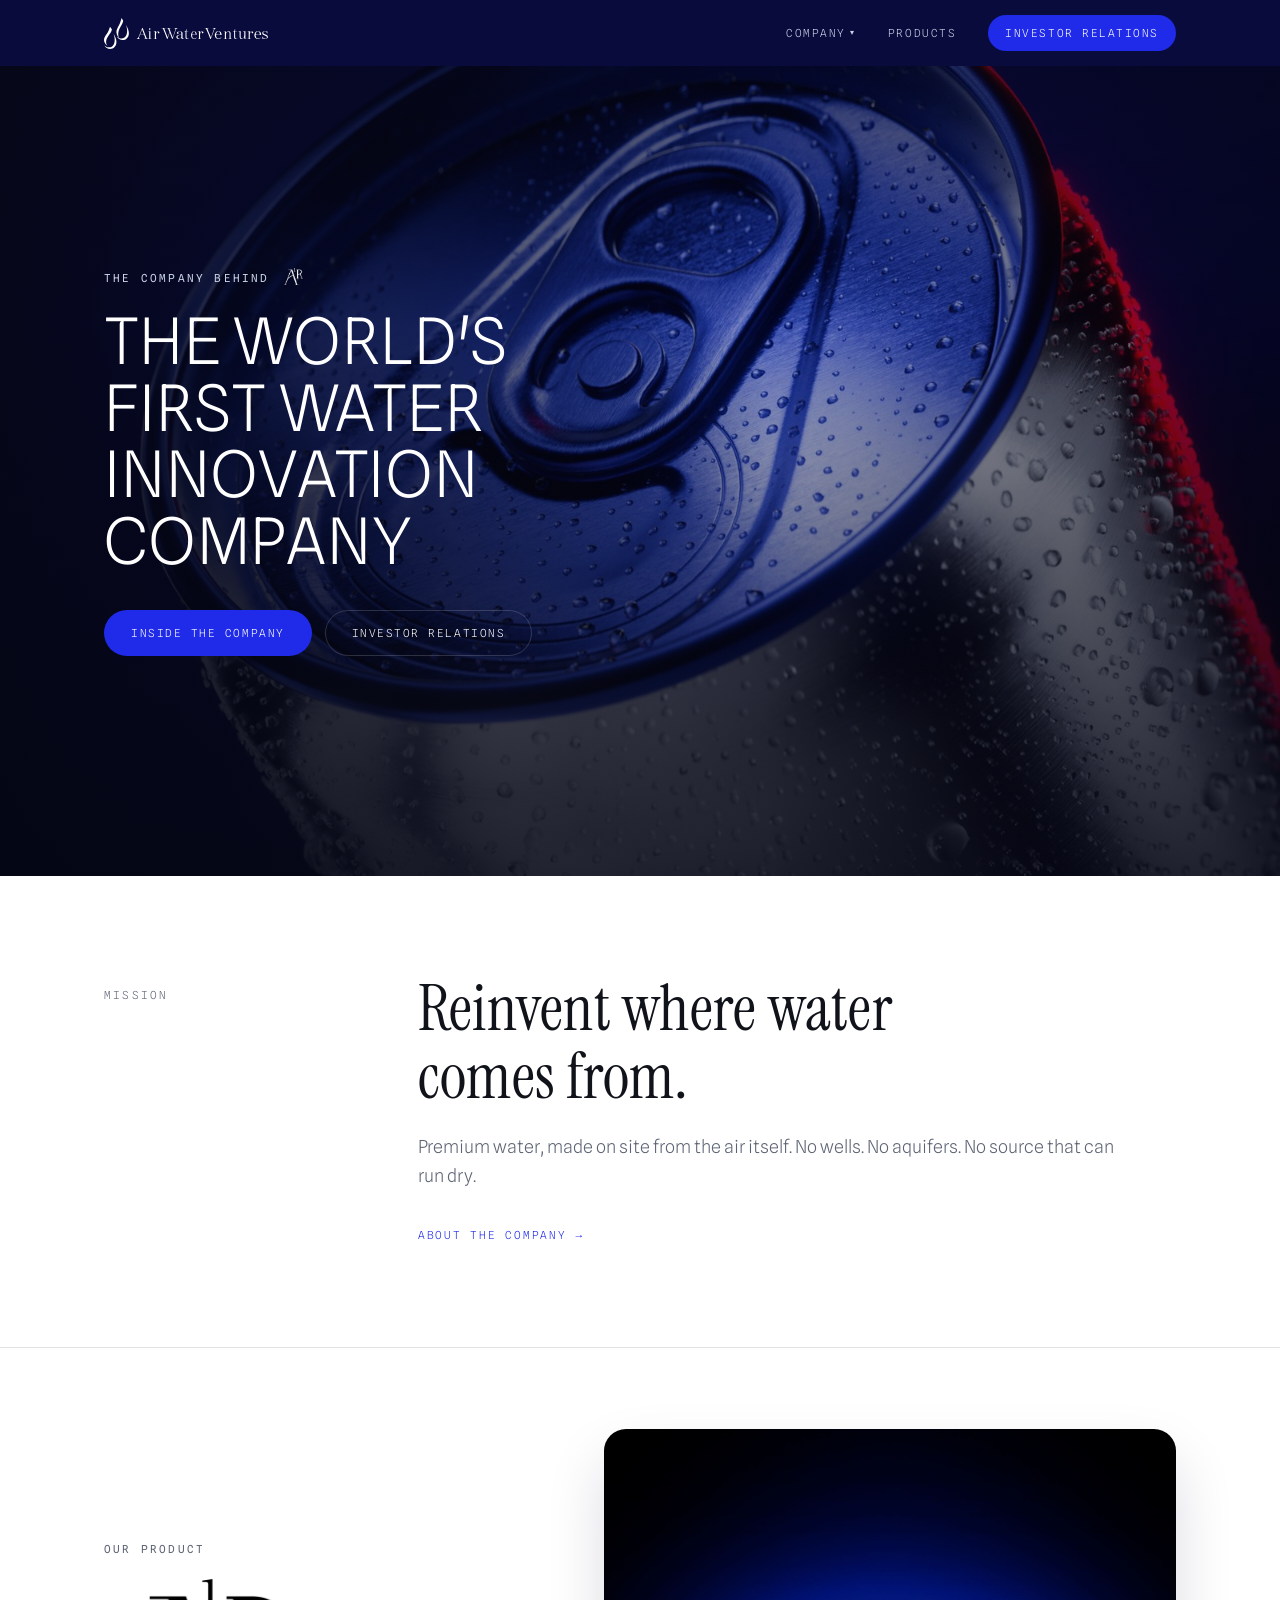
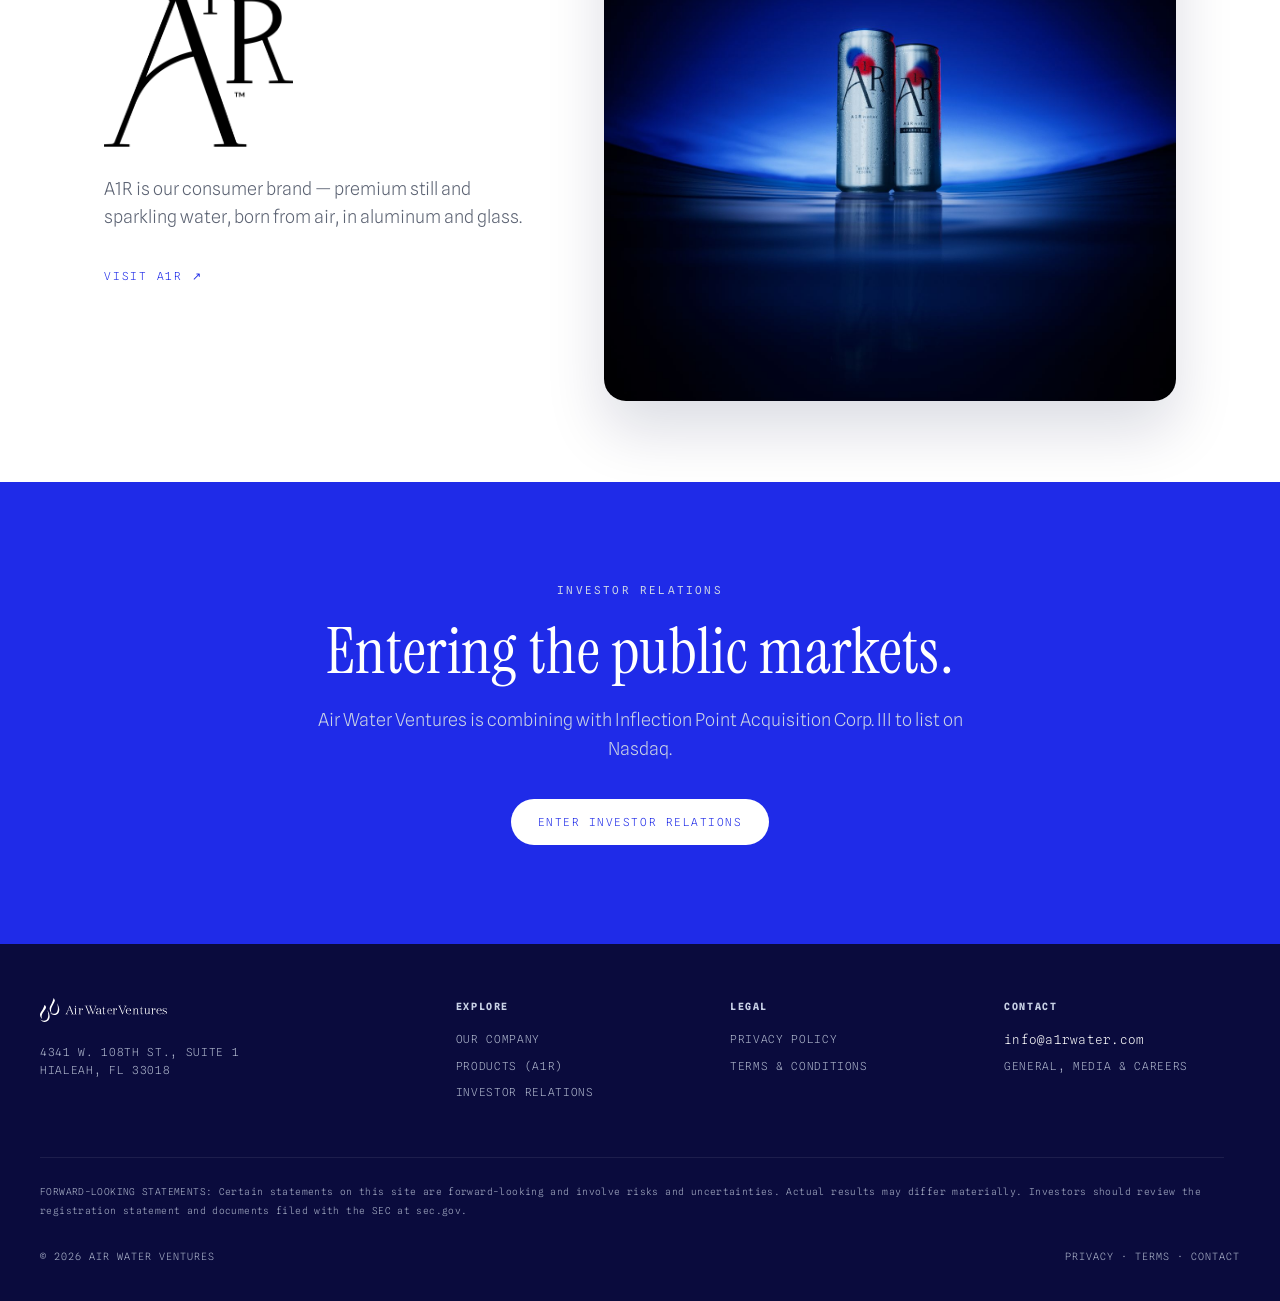
==== commit 9b5c4051: "Add files via upload" ====
--- a/index.html
+++ b/index.html
@@ -3,533 +3,129 @@
 <head>
 <meta charset="UTF-8">
 <meta name="viewport" content="width=device-width, initial-scale=1.0">
-<title>Air Water Ventures — Water, made.</title>
+<title>Air Water Ventures</title>
 <link rel="preconnect" href="https://fonts.googleapis.com">
 <link rel="preconnect" href="https://fonts.gstatic.com" crossorigin>
-<link rel="stylesheet" href="https://use.typekit.net/mpr2oie.css">
-<link href="https://fonts.googleapis.com/css2?family=Special+Gothic&family=Spline+Sans:wght@300;400;500;600&family=Spline+Sans+Mono:wght@300;400;500;600&display=swap" rel="stylesheet">
-<style>
-  /* ================================================================
-     A1R BRAND SYSTEM — derived solely from AHM260101_A1Rwater_Website_V2.fig
-     Type   : Lead 130/110 -1px (hero 188/157 -3px) · Paragraph 18/26 · Small Head mono 12/20 UPPER ls0
-     Color  : Blue #0000CC · Ink #14161F · Ink-2 #242736 · Ice #F8FDFF · White · Grey #E5E5E5
-              Red #FF0033 lives in the logo/orb artwork only — never text or UI chrome
-     Chrome : nav black 70px · buttons 41px r27 · 1px blue strokes on light, 1px white on dark
-     ================================================================ */
-  :root{
-    --blue:#0000CC; --blue-dk:#0000A3; --ink:#14161F; --ink2:#242736;
-    --ice:#F8FDFF; --white:#FFFFFF; --grey:#E5E5E5; --grey2:#EEEDEE;
-    --display:'special-gothic','Special Gothic',sans-serif; --mono:'Spline Sans Mono', monospace;
-    --hairline-dim:rgba(255,255,255,.3); --hairline-ink:rgba(20,22,31,.2);
-  }
-  *{margin:0;padding:0;box-sizing:border-box;}
-  html{scroll-behavior:smooth;}
-  body{background:var(--white);color:var(--ink);font-family:var(--display);font-weight:400;font-size:18px;line-height:26px;-webkit-font-smoothing:antialiased;}
-  h1,h2,h3,h4,h5,h6{font-weight:400;}
-  a{color:inherit;text-decoration:none;}
-  ::selection{background:var(--blue);color:var(--white);}
-  img{display:block;max-width:100%;}
-  section{position:relative;}
-  .wrap{max-width:1400px;margin:0 auto;padding:0 5vw;}
-  .eyebrow, .smallhead{font-family:var(--mono);font-size:12px;line-height:20px;letter-spacing:0;text-transform:uppercase;font-weight:500;color:var(--white);}
-  .eyebrow .tick{color:inherit;}
-  .lead, .lead-caps{font-size:clamp(3rem,8.5vw,8.125rem) !important;line-height:.85 !important;letter-spacing:-.0077em !important;font-weight:400;}
-  .lead-caps{text-transform:uppercase !important;}
-  .lead{text-transform:none !important;}
-  .head-2{font-size:clamp(2rem,4.6vw,3.95rem) !important;line-height:.92 !important;letter-spacing:-.0077em !important;text-transform:none !important;}
-  .btn{font-family:var(--mono);font-size:12px;line-height:20px;letter-spacing:0;text-transform:uppercase;font-weight:500;padding:10px 20px;border-radius:27px;display:inline-block;transition:background .2s,color .2s;border:0;cursor:pointer;}
-  .btn-blue,.btn-red{background:var(--blue);color:var(--white);}
-  .btn-blue:hover,.btn-red:hover{background:var(--blue-dk);}
-  .btn-white,.btn-ice{background:var(--white);color:var(--blue);}
-  .btn-white:hover,.btn-ice:hover{background:var(--grey);}
-  .btn-line,.btn-ghost{border:1px solid var(--white);color:var(--white);padding:9px 19px;}
-  .btn-line:hover,.btn-ghost:hover{background:var(--white);color:var(--blue);}
-  nav{position:sticky;top:0;z-index:50;background:#000000;}
-  .nav-inner{display:grid;grid-template-columns:1fr auto 1fr;align-items:center;height:70px;padding:0 5vw;gap:2rem;}
-  .nav-label{font-family:var(--mono);font-size:12px;line-height:20px;text-transform:uppercase;color:var(--white);white-space:nowrap;}
-  .nav-logo img{height:20px;}
-  .nav-right{display:flex;align-items:center;gap:2.2rem;justify-content:flex-end;}
-  .nav-links{display:flex;gap:2.2rem;font-family:var(--mono);font-size:12px;line-height:20px;text-transform:uppercase;}
-  .nav-links a{color:var(--white);opacity:.85;transition:opacity .2s;}
-  .nav-links a:hover,.nav-links a:focus-visible{opacity:1;}
-  .nav-cta{font-family:var(--mono);font-size:12px;line-height:20px;letter-spacing:0;text-transform:uppercase;font-weight:500;background:var(--blue);color:var(--white);padding:10px 20px;border-radius:27px;white-space:nowrap;transition:background .2s;}
-  .nav-cta:hover,.nav-cta:focus-visible{background:var(--blue-dk);}
-  .nav-item{position:relative;}
-  .nav-item>a{display:inline-flex;align-items:center;gap:.4em;color:var(--white);opacity:.85;transition:opacity .2s;}
-  .nav-item:hover>a,.nav-item:focus-within>a{opacity:1;}
-  .nav-item .caret{font-size:9px;transition:transform .2s;}
-  .nav-item:hover .caret,.nav-item:focus-within .caret{transform:rotate(180deg);}
-  .nav-menu{position:absolute;top:100%;left:-1.1rem;min-width:240px;background:#000;border:1px solid var(--hairline-dim);padding:.5rem 0;display:flex;flex-direction:column;opacity:0;visibility:hidden;transform:translateY(6px);transition:opacity .18s,transform .18s,visibility .18s;z-index:60;}
-  .nav-item:hover .nav-menu,.nav-item:focus-within .nav-menu{opacity:1;visibility:visible;transform:translateY(0);}
-  .nav-menu a{padding:.6rem 1.4rem;white-space:nowrap;opacity:.8;transition:opacity .2s,background .2s;}
-  .nav-menu a:hover,.nav-menu a:focus-visible{opacity:1;background:rgba(255,255,255,.07);}
-  @media(max-width:1000px){.nav-label{display:none;}.nav-inner{grid-template-columns:auto 1fr;}.nav-links{display:none;}}
-  .databand{background:var(--white);color:var(--ink);}
-  .databand .wrap{padding-top:6rem;padding-bottom:6rem;}
-  .databand .eyebrow{color:var(--ink);}
-  .databand h2{font-family:var(--display);color:var(--blue);margin-top:1rem;max-width:18ch;font-size:clamp(3rem,8.5vw,8.125rem);line-height:.85;letter-spacing:-.0077em;}
-  .databand-grid{display:grid;grid-template-columns:repeat(4,1fr);gap:12px;margin-top:3rem;}
-  .stat{border:1px solid var(--blue);background:var(--white);padding:1.4rem 1.4rem 1.5rem;}
-  .stat .num{font-family:var(--display);color:var(--blue);font-size:clamp(2.8rem,6vw,7.5rem);line-height:.9;letter-spacing:-.0077em;}
-  .stat .num span.unit{font-size:.55em;}
-  .stat .lbl{font-size:18px;line-height:26px;color:var(--blue);margin-top:2.2rem;}
-  .src{font-family:var(--mono);font-size:12px;line-height:20px;text-transform:uppercase;color:var(--ink);opacity:.6;margin-top:1.4rem;}
-  @media(max-width:880px){.databand-grid{grid-template-columns:1fr 1fr;}}
-  @media(max-width:560px){.databand-grid{grid-template-columns:1fr;}}
-  footer{background:var(--grey);color:var(--ink);}
-  footer .wrap{padding-top:4.5rem;padding-bottom:3rem;}
-  .foot-grid{display:grid;grid-template-columns:1.4fr 1fr 1fr 1fr;gap:2.5rem;}
-  .foot-grid img{height:18px;margin-bottom:1.4rem;}
-  .foot-grid h4{font-family:var(--mono);font-size:12px;line-height:20px;text-transform:uppercase;color:var(--ink);opacity:.55;margin-bottom:1rem;font-weight:500;}
-  .foot-grid a, .foot-grid p{display:block;font-family:var(--mono);font-size:12px;line-height:20px;text-transform:uppercase;color:var(--ink);margin-bottom:.5rem;}
-  .foot-grid a:hover{color:var(--blue);}
-  .legal{margin-top:3.5rem;padding-top:1.6rem;border-top:1px solid var(--hairline-ink);font-family:var(--mono);font-size:10px;line-height:1.8;color:var(--ink);opacity:.55;max-width:72rem;}
-  .foot-bottom{display:flex;justify-content:space-between;gap:2rem;margin-top:2rem;font-family:var(--mono);font-size:12px;line-height:20px;text-transform:uppercase;color:var(--ink);flex-wrap:wrap;}
-  .foot-bottom .tick{color:inherit;}
-  @media(max-width:880px){.foot-grid{grid-template-columns:1fr 1fr;}}
-  .irband{background:var(--blue);color:var(--white);overflow:hidden;position:relative;}
-  .irband .wrap{padding-top:6.5rem;padding-bottom:6.5rem;position:relative;z-index:2;}
-  .irband h2{font-family:var(--display);max-width:14ch;font-size:clamp(3rem,8.5vw,8.125rem);line-height:.85;letter-spacing:-.0077em;text-transform:uppercase;}
-  .irband p{margin-top:1.2rem;max-width:36rem;color:var(--white);}
-  .ir-orb, .ir-orb-img{position:absolute;right:-90px;top:50%;transform:translateY(-50%);width:420px;z-index:1;}
-  .hero-ctas{display:flex;gap:1rem;margin-top:2.2rem;flex-wrap:wrap;}
-  .skyband{position:relative;min-height:52vh;display:flex;align-items:flex-start;background-size:cover;background-position:center;}
-  .skyband .wrap{position:relative;z-index:2;width:100%;padding-top:5rem;padding-bottom:5rem;}
-  .skyband h2{font-family:var(--display);color:var(--white);max-width:22ch;font-size:clamp(3rem,8.5vw,8.125rem);line-height:.85;letter-spacing:-.0077em;}
-  .reveal{opacity:0;transform:translateY(18px);transition:opacity .7s ease, transform .7s ease;}
-  .reveal.in{opacity:1;transform:none;}
-  @media(prefers-reduced-motion:reduce){.reveal{opacity:1;transform:none;transition:none;}}
-  /* ---- home ---- */
-  .hero{min-height:92vh;display:flex;align-items:flex-end;overflow:hidden;background:var(--ink) url('hero-can.jpg') center 38%/cover no-repeat;color:var(--white);}
-  .hero .wrap{position:relative;z-index:2;width:100%;padding-top:18vh;padding-bottom:7vh;}
-  .hero h1{font-family:var(--display);font-weight:400;font-size:clamp(4.2rem,12.4vw,11.75rem);line-height:.84;letter-spacing:-.0165em;text-transform:uppercase;margin:1.2rem 0 1.4rem;}
-  .hero p.lede{font-size:18px;line-height:26px;max-width:34rem;color:var(--ice);}
-  .hero-readout{margin-top:3rem;display:flex;flex-wrap:wrap;border:1px solid var(--white);width:max-content;max-width:100%;}
-  .hero-readout div{padding:.9rem 1.6rem;border-right:1px solid var(--white);font-family:var(--mono);font-size:12px;line-height:20px;text-transform:uppercase;color:var(--ice);}
-  .hero-readout div:last-child{border-right:none;}
-  .hero-readout div b{display:block;color:var(--white);font-weight:500;margin-top:2px;}
-  @media(max-width:680px){.hero-readout div{border-right:none;border-bottom:1px solid var(--white);width:100%;}}
-  .model{background:var(--ink);color:var(--ice);}
-  .model .wrap{padding-top:7rem;padding-bottom:7rem;}
-  .model-head{display:grid;grid-template-columns:1.2fr .8fr;gap:3rem;align-items:center;margin-bottom:3.4rem;}
-  .model h2{font-family:var(--display);margin-top:1rem;color:var(--ice);}
-  .model-head img{width:100%;max-width:430px;justify-self:end;}
-  @media(max-width:880px){.model-head{grid-template-columns:1fr;}.model-head img{justify-self:start;max-width:320px;}}
-  .model-grid{display:grid;grid-template-columns:repeat(3,1fr);gap:12px;}
-  .model-cell{border:1px solid var(--white);padding:2.2rem 2rem 2.6rem;}
-  .model-cell .idx{font-family:var(--mono);font-size:12px;line-height:20px;text-transform:uppercase;color:var(--ice);}
-  .model-cell h3{font-family:var(--display);font-size:1.7rem;line-height:1.05;margin:1.1rem 0 .8rem;color:var(--white);}
-  .model-cell p{color:var(--ice);font-size:.95rem;}
-  @media(max-width:880px){.model-grid{grid-template-columns:1fr;}}
-  .process{background:var(--blue);color:var(--white);}
-  .process .wrap{padding-top:6.5rem;padding-bottom:6.5rem;display:grid;grid-template-columns:1.1fr .9fr;gap:4rem;align-items:center;}
-  .process-line{display:flex;flex-direction:column;gap:1.1rem;margin-top:2.4rem;align-items:flex-start;}
-  .pstep .pn{font-family:var(--display);text-transform:uppercase;font-size:clamp(2.2rem,4.8vw,4.2rem);line-height:1.06;background:var(--white);color:var(--blue);padding:0 .16em;display:inline-block;}
-  .pstep p{font-size:.85rem;color:var(--white);margin-top:.4rem;line-height:1.55;max-width:30rem;}
-  .process-img img{width:100%;}
-  .process-img .cap{font-family:var(--mono);font-size:12px;line-height:20px;text-transform:uppercase;color:var(--white);margin-top:.8rem;}
-  @media(max-width:880px){.process .wrap{grid-template-columns:1fr;}}
-  .partners-hero{min-height:62vh;display:flex;align-items:flex-end;background:var(--ink) url('court.jpg') center/cover no-repeat;color:var(--white);}
-  .partners-hero .wrap{position:relative;z-index:2;width:100%;padding-top:10rem;padding-bottom:4rem;}
-  .partners-hero h2{font-family:var(--display);margin-top:1rem;max-width:18ch;}
-  .partners{background:var(--ink);color:var(--ice);}
-  .partners .wrap{padding-top:4rem;padding-bottom:7rem;}
-  .partner-grid{display:grid;grid-template-columns:1fr 1fr;gap:12px;}
-  .partner-cell{border:1px solid var(--white);padding:2.4rem 2.2rem;}
-  .partner-cell.img-cell{display:grid;grid-template-columns:1fr auto;gap:1.5rem;align-items:center;}
-  .partner-cell.img-cell img{max-width:200px;}
-  .partner-cell.full{grid-column:1/-1;display:grid;grid-template-columns:1.1fr .9fr;gap:2.5rem;align-items:center;background:var(--white);color:var(--ink);border:none;}
-  .partner-cell .tag{font-family:var(--mono);font-size:12px;line-height:20px;text-transform:uppercase;color:var(--ice);}
-  .partner-cell.full .tag{color:var(--blue);}
-  .partner-cell h3{font-family:var(--display);font-size:clamp(1.6rem,2.8vw,2.4rem);line-height:1.02;margin:.9rem 0 .8rem;}
-  .partner-cell p{font-size:.95rem;}
-  .partner-cell.full p{color:var(--ink);}
-  .sg-stats{display:grid;grid-template-columns:1fr 1fr;gap:12px;}
-  .sg-stats div{border:1px solid var(--blue);padding:1.1rem 1.2rem 1.2rem;}
-  .sg-stats div b{font-family:var(--display);color:var(--blue);font-size:2.2rem;display:block;line-height:.95;}
-  .sg-stats div span{display:block;font-size:15px;line-height:21px;color:var(--blue);margin-top:.7rem;}
-  @media(max-width:880px){.partner-grid{grid-template-columns:1fr;}.partner-cell.full{grid-template-columns:1fr;}.partner-cell.img-cell{grid-template-columns:1fr;}}
-  .leaders{background:var(--white);color:var(--ink);}
-  .leaders .wrap{padding-top:7rem;padding-bottom:7rem;}
-  .leaders .eyebrow{color:var(--ink);}
-  .leaders h2{font-family:var(--display);color:var(--blue);margin:1rem 0 .6rem;max-width:18ch;}
-  .leaders .sub{color:var(--blue);max-width:44rem;}
-  .lead-grid{display:grid;grid-template-columns:repeat(3,1fr);gap:12px;margin-top:3rem;}
-  .lead-cell{border:1px solid var(--blue);}
-  .lead-cell img{width:100%;aspect-ratio:1;object-fit:cover;}
-  .lead-cell .pad{padding:1.4rem 1.4rem 1.7rem;}
-  .lead-cell h3{font-family:var(--display);font-size:1.35rem;margin:0 0 .1rem;}
-  .lead-cell .role{font-family:var(--mono);font-size:12px;line-height:20px;text-transform:uppercase;color:var(--blue);}
-  .lead-cell p{font-size:.9rem;color:var(--ink);margin-top:.9rem;line-height:1.5;}
-  @media(max-width:880px){.lead-grid{grid-template-columns:1fr;}}
-  .news{background:var(--ink);color:var(--ice);}
-  .news .wrap{padding-top:6.5rem;padding-bottom:6.5rem;}
-  .news h2{font-family:var(--display);color:var(--ice);margin:1rem 0 .8rem;}
-  .news-list{margin-top:2.4rem;border-top:1px solid var(--white);}
-  .news-item{display:grid;grid-template-columns:140px 1fr auto;gap:2rem;align-items:baseline;padding:1.5rem 0;border-bottom:1px solid var(--white);transition:padding-left .2s;}
-  .news-item:hover{padding-left:.6rem;}
-  .news-item .date{font-family:var(--mono);font-size:12px;line-height:20px;color:var(--ice);}
-  .news-item .ttl{font-size:clamp(1.05rem,1.7vw,1.35rem);}
-  .news-item .arrow{font-family:var(--mono);color:var(--white);font-size:14px;}
-  @media(max-width:680px){.news-item{grid-template-columns:1fr;gap:.3rem;}}
-  .skyband{background-image:url('clouds-blue.jpg');}
-  /* certifications — copy + standards from a1rwater.com/impact */
-  .certs{background:var(--white);color:var(--ink);}
-  .certs .wrap{padding-top:6rem;padding-bottom:6rem;}
-  .certs .eyebrow{color:var(--ink);}
-  .certs h2{font-family:var(--display);color:var(--blue);margin-top:1rem;}
-  .certs p.sub{color:var(--blue);max-width:38rem;margin-top:.8rem;}
-  .cert-chips{display:flex;flex-wrap:wrap;gap:10px;margin-top:2.2rem;}
-  .cert-chips span{font-family:var(--mono);font-size:12px;line-height:20px;text-transform:uppercase;border:1px solid var(--blue);color:var(--blue);padding:8px 18px;border-radius:27px;}
-  /* ---- brand-architecture teaser (Drop / Ripple) ---- */
-  .archband{background:var(--ink);color:var(--ice);}
-  .archband .wrap{padding-top:7rem;padding-bottom:7rem;}
-  .archband h2{font-family:var(--display);font-weight:400;color:var(--ice);margin-top:1rem;}
-  .archband .arch-lede{color:var(--ice);max-width:46rem;margin-top:1.2rem;}
-  .arch-pair{display:grid;grid-template-columns:1fr 1fr;gap:12px;margin-top:3rem;}
-  .arch-cell{border:1px solid var(--white);padding:2.4rem 2.2rem 2.6rem;}
-  .arch-cell .tag{font-family:var(--mono);font-size:12px;line-height:20px;text-transform:uppercase;color:var(--ice);}
-  .arch-cell h3{font-family:var(--display);font-weight:400;font-size:clamp(2rem,3.4vw,2.9rem);line-height:1;margin:1rem 0 .9rem;color:var(--white);}
-  .arch-cell p{color:var(--ice);font-size:.98rem;line-height:1.55;}
-  .arch-cell.drop{background:var(--white);color:var(--ink);border:none;}
-  .arch-cell.drop .tag{color:var(--blue);}
-  .arch-cell.drop h3{color:var(--blue);}
-  .arch-cell.drop p{color:var(--ink);}
-  @media(max-width:880px){.arch-pair{grid-template-columns:1fr;}}
-</style>
+<link href="https://fonts.googleapis.com/css2?family=Instrument+Serif:ital@0;1&family=Spline+Sans:wght@300;400;500;600&family=Spline+Sans+Mono:wght@400;500&display=swap" rel="stylesheet">
+<link rel="stylesheet" href="awv-bluechip.css">
 </head>
 <body>
-<!-- nav -->
+
 <nav>
-  <div class="nav-inner">
-    <span class="nav-label">[ Pure water born from air ]</span>
-    <a class="nav-logo" href="airwaterventures-corporate-home.html" aria-label="Air Water Ventures home"><img src="https://a1rwater.com/wp-content/uploads/2026/03/airwater-logo-h-white.svg" alt="A1R water"></a>
-    <div class="nav-right">
-      <div class="nav-links">
-        <div class="nav-item">
-          <a href="airwaterventures-company.html" aria-haspopup="true">Company <span class="caret">▾</span></a>
-          <div class="nav-menu">
-            <a href="airwaterventures-company.html#mission">Mission &amp; Vision</a>
-            <a href="airwaterventures-company.html#values">Values</a>
-            <a href="airwaterventures-company.html#brand">The Drop &amp; The Ripple</a>
-            <a href="airwaterventures-company.html#story">Our Story</a>
-            <a href="airwaterventures-company.html#technology">Technology</a>
-            <a href="airwaterventures-company.html#geography">Geography</a>
-            <a href="airwaterventures-company.html#sustainability">Sustainability</a>
-            <a href="airwaterventures-company.html#awards">Awards &amp; Recognition</a>
-          </div>
-        </div>
-        <a href="https://a1rwater.com" target="_blank" rel="noopener">Products</a>
-        <div class="nav-item">
-          <a href="airwaterventures-company.html#leadership" aria-haspopup="true">Leadership <span class="caret">▾</span></a>
-          <div class="nav-menu">
-            <a href="airwaterventures-company.html#leadership">Executive Team</a>
-            <a href="airwaterventures-company.html#board">Board of Directors</a>
-            <a href="airwaterventures-investors.html#governance">Governance</a>
-          </div>
+  <div class="wrap nav-inner">
+    <a class="brand" href="index.html" aria-label="Air Water Ventures">
+      <img class="brandlogo brandlogo-d" src="logo-long.svg" alt="Air Water Ventures">
+      <img class="brandlogo brandlogo-m" src="logo-mobile.png" alt="AWV">
+    </a>
+    <div class="nav-links">
+      <div class="nav-item">
+        <a href="awv-company.html" aria-haspopup="true">Company <span class="caret">▾</span></a>
+        <div class="nav-menu">
+          <a href="awv-company.html#mission">Mission &amp; vision</a>
+          <a href="awv-company.html#values">Our values</a>
+          <a href="awv-company.html#story">Company story</a>
+          <a href="awv-company.html#technology">Technology</a>
+          <a href="awv-company.html#geography">Geography</a>
+          <a href="awv-company.html#awards">Awards &amp; recognition</a>
+          <a href="awv-company.html#careers">Careers</a>
         </div>
       </div>
-      <a class="nav-cta" href="airwaterventures-investors.html">Investor Relations</a>
+      <a href="https://a1rwater.com" target="_blank" rel="noopener">Products</a>
+      <a class="nav-cta" href="awv-ir.html">Investor Relations</a>
+    </div>
+    <button class="menu-btn" aria-label="Open menu" aria-expanded="false" aria-controls="drawer">Menu</button>
+  </div>
+</nav>
+<div class="mobile-drawer" id="drawer">
+  <button class="close" aria-label="Close menu">Close ✕</button>
+  <a href="awv-company.html">Company</a>
+  <a href="https://a1rwater.com" target="_blank" rel="noopener">Products</a>
+  <a href="awv-ir.html">Investor Relations</a>
+</div>
+
+<!-- hero -->
+<header class="hero-el hero-home" id="top">
+  <div class="wrap">
+    <div class="hero-statement">
+      <p class="eyebrow kick">The company behind <img class="mk" src="a1r-mark-white.png" alt="A1R"></p>
+      <h1 class="statement-h1">The world's first water innovation company</h1>
+      <div class="ctas">
+        <a class="btn btn-royal" href="awv-company.html">Inside the company</a>
+        <a class="btn btn-line" href="awv-ir.html">Investor relations</a>
+      </div>
     </div>
   </div>
-</nav>
-<!-- hero -->
-<section class="hero" id="top">
+</header>
+
+<!-- mission -->
+<section class="editorial" id="mission">
   <div class="wrap">
-    <p class="eyebrow"><span class="tick">[</span> AIR WATER VENTURES — CORPORATE <span class="tick">]</span></p>
-    <h1>Water,<br>made.</h1>
-    <p class="lede">Air Water Ventures converts atmospheric humidity into premium drinking water — produced on-site, bottled at scale, and free of the extraction, freight, and single-use waste of traditional sources.</p>
-    <div class="hero-ctas">
-      <a class="btn btn-blue" href="airwaterventures-investors.html">Investor Relations</a>
-      <a class="btn btn-line" href="#technology">How it works</a>
-    </div>
-    <div class="hero-readout" role="list">
-      <div role="listitem">Listing path<b>Nasdaq · de-SPAC</b></div>
-      <div role="listitem">Committed capital<b>$96.0M PIPE</b></div>
-      <div role="listitem">HQ + Facility<b>South Florida</b></div>
-    </div>
-  </div>
-</section>
-<!-- data band -->
-<section class="databand" id="company">
-  <div class="wrap reveal">
-    <p class="eyebrow"><span class="tick">[</span> THE OPPORTUNITY <span class="tick">]</span></p>
-    <h2 class="lead">A watershed moment.</h2>
-    <div class="databand-grid">
-      <div class="stat"><div class="num"><span class="unit">$</span><span class="count" data-target="336">0</span><span class="unit">B</span></div><div class="lbl">Global bottled water market, 2024</div></div>
-      <div class="stat"><div class="num"><span class="unit">$</span><span class="count" data-target="460">0</span><span class="unit">B</span></div><div class="lbl">Projected market by 2030 · 5.4% CAGR</div></div>
-      <div class="stat"><div class="num"><span class="count" data-target="16" data-decimal=".3">0</span><span class="unit">%</span></div><div class="lbl">Air-to-water category CAGR, 2023–2031</div></div>
-      <div class="stat"><div class="num"><span class="count" data-target="100">0</span><span class="unit">K+ L</span></div><div class="lbl">Daily capacity, South Florida facility</div></div>
-    </div>
-    <p class="src">Sources: Precedence Research, bottled water market 2025–2034 · Transparency Market Research, atmospheric water generator market · Company estimates.</p>
-  </div>
-</section>
-<!-- model -->
-<section class="model">
-  <div class="wrap reveal">
-    <div class="model-head">
+    <div class="colset">
+      <div class="lbl">Mission</div>
       <div>
-        <p class="eyebrow"><span class="tick">[</span> WHAT WE BUILD <span class="tick">]</span></p>
-        <h2 class="lead-caps">We don't ship water. We ship the source.</h2>
-      </div>
-      <img src="can-duo-dark.jpg" alt="A1R still and sparkling cans" loading="lazy">
-    </div>
-    <div class="model-grid">
-      <div class="model-cell">
-        <div class="idx">1_Technology</div>
-        <h3>Atmospheric generation</h3>
-        <p>Proprietary air-to-water systems engineered for demanding environments — converting humidity into high-quality drinking water with multi-stage filtration, UVC sanitation, and configurable mineralization.</p>
-      </div>
-      <div class="model-cell">
-        <div class="idx">2_Product</div>
-        <h3>A1R — still + sparkling</h3>
-        <p>A premium beverage brand in 16oz aluminum and 500ml / 1L glass. Mineral-balanced, pH neutral, and made without groundwater extraction or impact on freshwater aquifers.</p>
-      </div>
-      <div class="model-cell">
-        <div class="idx">3_Model</div>
-        <h3>Scalable deployment</h3>
-        <p>Modular fleet from 30 to 3,000 liters per day — venues, campuses, resorts, industry, and government — plus large-scale bottling — a South Florida facility producing today, with a second site planned for 2027.</p>
+        <h2 class="statement-lg">Reinvent where water comes from.</h2>
+        <p class="lede">Premium water, made on site from the air itself. No wells. No aquifers. No source that can run dry.</p>
+        <a class="qlink" href="awv-company.html">About the company →</a>
       </div>
     </div>
   </div>
 </section>
-<!-- process -->
-<section class="process" id="technology">
-  <div class="wrap reveal">
-    <div>
-      <p class="eyebrow"><span class="tick">[</span> THE PROCESS <span class="tick">]</span></p>
-      <div class="process-line">
-        <div class="pstep"><span class="pn">1_Collect</span><p>Air is pulled from the atmosphere; HEPA filtration clears impurities before anything else happens.</p></div>
-        <div class="pstep"><span class="pn">2_Condense</span><p>Warm air meets cooling coils. Humidity becomes water — the only extraction is from the sky.</p></div>
-        <div class="pstep"><span class="pn">3_Purify</span><p>Multi-stage filtration removes contaminants; mineral and taste profiles are tuned to spec.</p></div>
-        <div class="pstep"><span class="pn">4_Serve</span><p>Clean, high-quality water delivered on-site — continuously recirculated for freshness and sanitation.</p></div>
-        <div class="pstep"><span class="pn">5_Replenish</span><p>Water is replaced as it's consumed. No waste. No freight. No single-use plastic required.</p></div>
+
+<!-- product: A1R -->
+<section class="editorial tight" id="product" style="border-top:1px solid var(--line);">
+  <div class="wrap">
+    <div class="feature narrow-text">
+      <div>
+        <p class="eyebrow kick">Our product</p>
+        <img class="logo-head" src="a1r-mark.png" alt="A1R">
+        <p class="lede">A1R is our consumer brand — premium still and sparkling water, born from air, in aluminum and glass.</p>
+        <a class="qlink" href="https://a1rwater.com" target="_blank" rel="noopener">Visit A1R ↗</a>
       </div>
-    </div>
-    <div class="process-img">
-      <img src="can-macro.jpg" alt="A1R can with condensation" loading="lazy">
-      <p class="cap">[ WARM AIR IN — COLD WATER OUT ]</p>
-    </div>
-  </div>
-</section>
-<!-- standards -->
-<section class="certs" id="standards">
-  <div class="wrap reveal">
-    <p class="eyebrow">[ STANDARDS ]</p>
-    <h2 class="head-2">Built to clear every bar.</h2>
-    <p class="sub">We exceed leading international water quality and compliance standards. Ready for the world's most demanding environments.</p>
-    <div class="cert-chips">
-      <span>CE</span><span>CB</span><span>WHO</span><span>ECAS</span><span>Halal</span><span>GS0149</span><span>ISO 9001</span><span>NSF Materials</span>
-    </div>
-  </div>
-</section>
-<!-- partners -->
-<section class="partners-hero" id="partners">
-  <div class="wrap">
-    <p class="eyebrow"><span class="tick">[</span> TRUSTED AT THE HIGHEST LEVEL <span class="tick">]</span></p>
-    <h2 class="lead">Premium for fans. Practical for operations.</h2>
-  </div>
-</section>
-<section class="partners">
-  <div class="wrap reveal">
-    <div class="partner-grid">
-      <div class="partner-cell img-cell">
-        <div>
-          <div class="tag">Official Water — NBA</div>
-          <h3>Miami HEAT</h3>
-          <p>The NBA's first team to harness air-to-water technology. A1R still and sparkling is sold at Kaseya Center games, concerts, and shows — including co-branded cans.</p>
-        </div>
-        <img src="heat-can.png" alt="A1R x Miami HEAT co-branded can" loading="lazy">
-      </div>
-      <div class="partner-cell">
-        <div class="tag">Official Water — MLS</div>
-        <h3>Inter Miami CF</h3>
-        <p>The first MLS club on air-to-water. A1R pours at Miami Freedom Park — a 131-acre hub for world-class sport, entertainment, and dining.</p>
-      </div>
-      <div class="partner-cell full">
-        <div>
-          <div class="tag">Strategic + Financial Partnership</div>
-          <h3>Southern Glazer's Wine &amp; Spirits</h3>
-          <p>North America's largest distributor of wine, spirits, and non-alcoholic beverages is an equity investor in Air Water — its first equity stake in a beverage supplier — with a national distribution agreement and board representation.</p>
-        </div>
-        <div class="sg-stats">
-          <div><b>47</b><span>States served, plus Canada + Caribbean</span></div>
-          <div><b>7.1M</b><span>Deliveries annually</span></div>
-          <div><b>250K+</b><span>Customers in network</span></div>
-          <div><b>Top 10</b><span>Largest private U.S. company</span></div>
-        </div>
+      <div class="media">
+        <img src="can-duo-dark.jpg" alt="A1R still and sparkling water cans">
       </div>
     </div>
   </div>
 </section>
-<!-- brand architecture teaser (Drop / Ripple) -->
-<section class="archband" id="brand" aria-label="Brand architecture">
-  <div class="wrap reveal">
-    <p class="eyebrow"><span class="tick">[</span> THE DROP &amp; THE RIPPLE <span class="tick">]</span></p>
-    <h2 class="head-2">A drop makes contact. A ripple carries it further.</h2>
-    <p class="arch-lede">In physics, a ripple cannot exist without a drop. A1R Water is the drop — the product the world holds, tastes, and chooses. Air Water Ventures is the ripple — the company that turns that contact into category, capital, and lasting enterprise value.</p>
-    <div class="arch-pair">
-      <div class="arch-cell drop">
-        <div class="tag">A1R Water — The Drop</div>
-        <h3>Felt at the point of impact.</h3>
-        <p>The consumer-facing premium water brand. Bold, tactile, and immediate — built for people who demand better and want the world to know it. It lives at retail, in venues, and in culture.</p>
-      </div>
-      <div class="arch-cell">
-        <div class="tag">Air Water Ventures — The Ripple</div>
-        <h3>Measured by how far it reaches.</h3>
-        <p>The company behind the product. Operating at the level of systems, capital, and category creation — credible, structured, and built for the long arc.</p>
-      </div>
-    </div>
-    <div class="hero-ctas">
-      <a class="btn btn-line" href="airwaterventures-company.html#brand">Read the full story</a>
-    </div>
+
+<!-- investor relations -->
+<section class="sec royal gateway">
+  <div class="wrap">
+    <p class="eyebrow kick">Investor relations</p>
+    <h2 class="display">Entering the public markets.</h2>
+    <p class="lede">Air Water Ventures is combining with Inflection Point Acquisition Corp. III to list on Nasdaq.</p>
+    <div class="ctas"><a class="btn btn-white" href="awv-ir.html">Enter Investor Relations</a></div>
   </div>
 </section>
-<!-- leadership -->
-<section class="leaders">
-  <div class="wrap reveal">
-    <p class="eyebrow"><span class="tick">[</span> OPERATORS, NOT TOURISTS <span class="tick">]</span></p>
-    <h2 class="lead">Built by people who've scaled beverage the right way.</h2>
-    <p class="sub">While at Diageo and Bacardi, our leadership played a major role in designing and executing the strategy of disruptive premium brands such as Red Bull and Patrón.</p>
-    <div class="lead-grid">
-      <div class="lead-cell">
-        <img src="carr.jpg" alt="Pete Carr, Chief Executive Officer" loading="lazy">
-        <div class="pad">
-          <h3>Pete Carr</h3>
-          <div class="role">Chief Executive Officer</div>
-          <p>35 years of cross-functional, global experience in consumer packaged goods and manufacturing — Bacardi, Diageo, Glazer's, Red Bull.</p>
-        </div>
-      </div>
-      <div class="lead-cell">
-        <img src="bibbo.jpg" alt="Ryan Bibbo, Chief Operating Officer" loading="lazy">
-        <div class="pad">
-          <h3>Ryan Bibbo</h3>
-          <div class="role">Chief Operating Officer</div>
-          <p>25 years as a senior executive with extensive international experience across business operations and organizational management.</p>
-        </div>
-      </div>
-      <div class="lead-cell">
-        <img src="tuerff.jpg" alt="David Tuerff, Chief Financial Officer" loading="lazy">
-        <div class="pad">
-          <h3>David Tuerff</h3>
-          <div class="role">Chief Financial Officer</div>
-          <p>15 years overseeing finance, treasury, and investor relations at public companies, with deep capital markets experience across IPOs, M&amp;A, and $3B+ of financing.</p>
-        </div>
-      </div>
-    </div>
-  </div>
-</section>
-<!-- news -->
-<section class="news" id="news">
-  <div class="wrap reveal">
-    <p class="eyebrow"><span class="tick">[</span> ANNOUNCEMENTS <span class="tick">]</span></p>
-    <h2 class="head-2">On the record.</h2>
-    <div class="news-list">
-      <a class="news-item" href="#">
-        <span class="date">06_2026</span>
-        <span class="ttl">PIPE upsized to $96.0M to support expansion ahead of business combination close</span>
-        <span class="arrow">→</span>
-      </a>
-      <a class="news-item" href="#">
-        <span class="date">2026</span>
-        <span class="ttl">Air Water and Inflection Point Acquisition Corp. III announce business combination at $200M pre-money equity value</span>
-        <span class="arrow">→</span>
-      </a>
-      <a class="news-item" href="#">
-        <span class="date">2026</span>
-        <span class="ttl">A1R named Official Water of the Miami HEAT — the NBA's first air-to-water partnership</span>
-        <span class="arrow">→</span>
-      </a>
-    </div>
-    <p class="src">[ HEADLINES ILLUSTRATIVE — NEWSROOM FEED CONNECTS AT LAUNCH ]</p>
-  </div>
-</section>
-<!-- clouds statement band -->
-<section class="skyband" aria-label="Brand statement">
-  <div class="wrap">
-    <h2 class="lead">The world's first water sourced from the sky.</h2>
-  </div>
-</section>
-<!-- IR band -->
-<section class="irband" id="investors">
-  <img class="ir-orb" src="orb.png" alt="" aria-hidden="true">
-  <div class="wrap reveal">
-    <p class="eyebrow"><span class="tick">[</span> INVESTOR RELATIONS <span class="tick">]</span></p>
-    <h2 class="lead-caps">Own what's next.</h2>
-    <p>Filings, governance, presentations, and email alerts — everything the market needs, engineered with the same precision as the water.</p>
-    <div class="hero-ctas">
-      <a class="btn btn-white" href="airwaterventures-investors.html">Enter Investor Relations</a>
-      <a class="btn btn-line" href="https://a1rwater.com/wp-content/uploads/2026/06/a1rwater-investor-deck-260609.pdf">Download investor presentation</a>
-    </div>
-  </div>
-</section>
-<!-- footer -->
+
 <footer>
   <div class="wrap">
-    <div class="foot-grid">
+    <div class="foot-grid four">
       <div>
-        <img src="https://a1rwater.com/wp-content/uploads/2026/03/airwater-logo-h-black.svg" alt="A1R water">
+        <div class="wm"><img class="footlogo" src="logo-long.svg" alt="Air Water Ventures"></div>
         <p>4341 W. 108th St., Suite 1<br>Hialeah, FL 33018</p>
-        <p><a href="mailto:info@a1rwater.com">info@a1rwater.com</a><br>+1-305-939-4922</p>
       </div>
-      <div>
-        <h4>Company</h4>
-        <a href="airwaterventures-company.html#mission">Mission &amp; vision</a>
-        <a href="airwaterventures-company.html#brand">The Drop &amp; The Ripple</a>
-        <a href="airwaterventures-company.html#story">Our story</a>
-        <a href="airwaterventures-company.html#technology">Technology</a>
-        <a href="airwaterventures-company.html#sustainability">Sustainability</a>
-        <a href="airwaterventures-company.html#awards">Awards &amp; recognition</a>
-      </div>
-      <div>
-        <h4>Investors &amp; press</h4>
-        <a href="airwaterventures-investors.html">IR overview</a>
-        <a href="airwaterventures-investors.html#filings">SEC filings</a>
-        <a href="airwaterventures-investors.html#governance">Governance</a>
-        <a href="airwaterventures-investors.html#news">Newsroom</a>
-        <a href="mailto:info@a1rwater.com?subject=Media%20inquiry">Media contact</a>
-      </div>
-      <div>
-        <h4>Products &amp; more</h4>
-        <a href="https://a1rwater.com" target="_blank" rel="noopener">A1R — bottled &amp; canned ↗</a>
-        <a href="mailto:info@a1rwater.com?subject=Careers">Careers</a>
-        <a href="https://www.linkedin.com/company/a1rwater/" target="_blank" rel="noopener">LinkedIn ↗</a>
-        <a href="https://a1rwater.com" target="_blank" rel="noopener">a1rwater.com ↗</a>
-      </div>
+      <div><h4>Explore</h4><a href="awv-company.html">Our Company</a><a href="https://a1rwater.com" target="_blank" rel="noopener">Products (A1R)</a><a href="awv-ir.html">Investor Relations</a></div>
+      <div><h4>Legal</h4><a href="https://a1rwater.com/privacy-policy/" target="_blank" rel="noopener">Privacy policy</a><a href="https://a1rwater.com/terms-of-use/" target="_blank" rel="noopener">Terms &amp; conditions</a></div>
+      <div><h4>Contact</h4><span class="email">info@a1rwater.com</span><p>General, media &amp; careers</p></div>
     </div>
-    <p class="legal">FORWARD-LOOKING STATEMENTS — Certain statements on this site are forward-looking and involve risks and uncertainties. Actual results may differ materially. Investors should review the registration statement and other documents filed with the SEC, available at sec.gov, which contain important information about Air Water Ventures, Inflection Point Acquisition Corp. III, and the proposed business combination. Market data sourced from third-party industry publications; the company has not independently verified such data. [PROTOTYPE — COPY SUBJECT TO LEGAL REVIEW]</p>
-    <div class="foot-bottom">
-      <span>© 2026 AIR WATER VENTURES</span>
-      <span><span class="tick">[</span> PURE WATER BORN FROM AIR <span class="tick">]</span></span>
-      <span><a href="#">Privacy</a> · <a href="#">Terms</a> · <a href="airwaterventures-company.html#contact">Contact</a> · <a href="airwaterventures-corporate-home.html#top">Site map</a></span>
-    </div>
+    <p class="legal">FORWARD-LOOKING STATEMENTS: Certain statements on this site are forward-looking and involve risks and uncertainties. Actual results may differ materially. Investors should review the registration statement and documents filed with the SEC at sec.gov.</p>
+    <div class="foot-bottom"><span>© 2026 Air Water Ventures</span><span>Privacy · Terms · Contact</span></div>
   </div>
 </footer>
+
 <script>
-  const io = new IntersectionObserver((entries)=>{
-    entries.forEach(e=>{ if(e.isIntersecting){ e.target.classList.add('in'); io.unobserve(e.target);} });
-  },{threshold:.12});
-  document.querySelectorAll('.reveal').forEach(el=>io.observe(el));
-  const prefersReduced = window.matchMedia('(prefers-reduced-motion: reduce)').matches;
-  const counters = document.querySelectorAll('.count');
-  const cio = new IntersectionObserver((entries)=>{
-    entries.forEach(entry=>{
-      if(!entry.isIntersecting) return;
-      const el = entry.target; cio.unobserve(el);
-      const target = parseInt(el.dataset.target,10);
-      const decimal = el.dataset.decimal || '';
-      if(prefersReduced){ el.textContent = target + decimal; return; }
-      const dur = 1400; const start = performance.now();
-      const tick = (now)=>{
-        const p = Math.min((now-start)/dur,1);
-        const eased = 1-Math.pow(1-p,3);
-        el.textContent = Math.round(target*eased) + (p===1 ? decimal : '');
-        if(p<1) requestAnimationFrame(tick);
-      };
-      requestAnimationFrame(tick);
-    });
-  },{threshold:.4});
-  counters.forEach(c=>cio.observe(c));
+(function(){
+  var d=document.getElementById('drawer'),o=document.querySelector('.menu-btn'),c=d&&d.querySelector('.close');
+  if(!d||!o)return;
+  function open(){d.classList.add('open');o.setAttribute('aria-expanded','true');if(c)c.focus();}
+  function close(){d.classList.remove('open');o.setAttribute('aria-expanded','false');o.focus();}
+  o.addEventListener('click',open);
+  if(c)c.addEventListener('click',close);
+  d.querySelectorAll('a').forEach(function(a){a.addEventListener('click',close);});
+  document.addEventListener('keydown',function(e){if(e.key==='Escape'&&d.classList.contains('open'))close();});
+})();
 </script>
+
 </body>
 </html>
--- a/awv-bluechip.css
+++ b/awv-bluechip.css
@@ -0,0 +1,450 @@
+/* =====================================================================
+   AIR WATER VENTURES — "BLUE CHIP" (refined go-forward direction)
+   Navy + Electric Royal + Signal-red bleed · white editorial sections
+   Type : Instrument Serif (wordmark + display) · Spline Sans (headings/body)
+          Spline Sans Mono (labels / data voice)
+   ===================================================================== */
+:root{
+  --navy:#0A0B3D; --navy-2:#101357; --royal:#1F2BE8; --royal-dk:#1820C0;
+  --red:#E5333F; --ink:#11131A; --white:#FFFFFF;
+  --paper:#F4F5F7; --paper-2:#ECEEF3;
+  --muted:#5C6373;            /* body grey on light */
+  --muted-d:#AEB6CC;          /* muted on dark */
+  --silver:#C9D2E6;
+  --line:rgba(17,19,26,.12); --line-2:rgba(17,19,26,.07);
+  --line-d:rgba(255,255,255,.16); --line-d2:rgba(255,255,255,.08);
+  --up:#1FBE7A;
+  --serif:'Instrument Serif',Georgia,serif;
+  --sans:'Spline Sans',-apple-system,BlinkMacSystemFont,sans-serif;
+  --mono:'Spline Sans Mono',ui-monospace,monospace;
+  --radius:22px; --shadow:0 16px 40px rgba(10,11,61,.10);
+}
+*{margin:0;padding:0;box-sizing:border-box;}
+html{scroll-behavior:smooth;}
+body{background:var(--white);color:var(--ink);font-family:var(--sans);font-weight:300;font-size:16px;line-height:1.65;-webkit-font-smoothing:antialiased;}
+::selection{background:var(--royal);color:#fff;}
+a{color:inherit;text-decoration:none;}
+img{display:block;max-width:100%;}
+section{position:relative;}
+.wrap{max-width:1200px;margin:0 auto;padding:0 5vw;}
+.display{font-family:var(--serif);font-weight:400;line-height:1;letter-spacing:.005em;}
+.it{font-style:italic;}
+.mono{font-family:var(--mono);font-weight:400;text-transform:uppercase;letter-spacing:.16em;font-size:11px;}
+.sans-h{font-family:var(--sans);font-weight:600;text-transform:uppercase;letter-spacing:.01em;line-height:1.05;}
+.eyebrow{font-family:var(--mono);font-weight:400;text-transform:uppercase;letter-spacing:.2em;font-size:11px;color:var(--muted);}
+.navy .eyebrow,.royal .eyebrow,.hero-el .eyebrow{color:var(--silver);}
+
+/* ---------- nav ---------- */
+nav{position:sticky;top:0;z-index:70;background:var(--navy);}
+.nav-inner{display:flex;align-items:center;justify-content:space-between;height:66px;gap:2rem;}
+.brand{display:flex;align-items:center;gap:.7rem;}
+.brand .brandlogo{width:auto;display:block;}
+.brand .brandlogo-d{height:31px;}
+.brand .brandlogo-m{height:36px;display:none;}
+@media(max-width:900px){.brand .brandlogo-d{display:none;}.brand .brandlogo-m{display:block;}}
+.foot-grid .wm .footlogo{height:24px;width:auto;display:block;}
+.nav-links{display:flex;gap:2rem;align-items:center;font-family:var(--mono);font-size:11px;text-transform:uppercase;letter-spacing:.14em;}
+.nav-links a{color:var(--silver);transition:color .2s;}
+.nav-links a:hover,.nav-links a.active{color:#fff;}
+.nav-cta{background:var(--royal);color:#fff !important;padding:9px 17px;border-radius:30px;transition:background .2s;}
+.nav-cta:hover{background:var(--royal-dk);}
+.nav-item{position:relative;}
+.nav-item>a{display:inline-flex;align-items:center;gap:.4em;color:var(--silver);transition:color .2s;}
+.nav-item:hover>a,.nav-item:focus-within>a{color:#fff;}
+.nav-item .caret{font-size:8px;transition:transform .2s;}
+.nav-item:hover .caret,.nav-item:focus-within .caret{transform:rotate(180deg);}
+.nav-menu{position:absolute;top:100%;left:-1rem;min-width:228px;background:#070a18;border:1px solid var(--line-d);border-radius:12px;padding:.5rem 0;display:flex;flex-direction:column;opacity:0;visibility:hidden;transform:translateY(8px);transition:opacity .18s,transform .18s,visibility .18s;z-index:80;box-shadow:0 24px 54px rgba(0,0,0,.45);}
+.nav-item:hover .nav-menu,.nav-item:focus-within .nav-menu{opacity:1;visibility:visible;transform:translateY(0);}
+.nav-menu a{padding:.62rem 1.3rem;white-space:nowrap;color:var(--silver);font-family:var(--mono);font-size:11px;text-transform:uppercase;letter-spacing:.1em;}
+.nav-menu a:hover{color:#fff;background:rgba(255,255,255,.06);}
+@media(max-width:900px){.nav-links{display:none;}}
+
+/* ---------- buttons ---------- */
+.btn{font-family:var(--mono);font-size:11px;text-transform:uppercase;letter-spacing:.14em;padding:13px 26px;border-radius:30px;display:inline-block;transition:all .2s;cursor:pointer;border:1px solid transparent;}
+.btn-royal{background:var(--royal);color:#fff;} .btn-royal:hover{background:var(--royal-dk);}
+.btn-line{border-color:var(--line);color:var(--ink);} .btn-line:hover{border-color:var(--ink);}
+.navy .btn-line,.royal .btn-line,.hero-el .btn-line{border-color:var(--line-d);color:#fff;} .navy .btn-line:hover,.royal .btn-line:hover,.hero-el .btn-line:hover{border-color:#fff;background:rgba(255,255,255,.08);}
+.btn-white{background:#fff;color:var(--royal);} .btn-white:hover{background:var(--paper);}
+.ctas{display:flex;gap:.8rem;flex-wrap:wrap;margin-top:2.2rem;}
+
+/* ---------- sections ---------- */
+.sec{padding:11vh 0;}
+.sec.paper{background:var(--paper);}
+.sec.navy{background:var(--navy);color:#fff;}
+.sec.royal{background:var(--royal);color:#fff;}
+.sec .display{font-size:clamp(2.4rem,5vw,4.2rem);}
+.sec.navy .display,.sec.royal .display{color:#fff;}
+.lede{color:var(--muted);max-width:44rem;margin-top:1.4rem;font-size:1.12rem;line-height:1.6;}
+.navy .lede,.royal .lede{color:var(--silver);}
+.kick{margin-bottom:1.3rem;}
+
+/* ---------- stat / cards ---------- */
+.cards{display:grid;gap:14px;margin-top:2.8rem;}
+.cards.c4{grid-template-columns:repeat(4,1fr);} .cards.c3{grid-template-columns:repeat(3,1fr);} .cards.c2{grid-template-columns:repeat(2,1fr);}
+.card{background:#fff;border:1px solid var(--line);border-radius:var(--radius);padding:1.8rem 1.7rem 1.9rem;box-shadow:var(--shadow);}
+.paper .card{box-shadow:0 14px 40px rgba(10,11,61,.07);}
+.card .k{font-family:var(--mono);font-size:10px;letter-spacing:.14em;text-transform:uppercase;color:var(--muted);}
+.card .v{font-family:var(--serif);font-size:clamp(2.4rem,4.4vw,3.4rem);line-height:1;color:var(--ink);margin-top:1.3rem;}
+.card .v .u{font-size:.5em;color:var(--muted);}
+.card .v.tx{font-size:1.4rem;line-height:1.3;}  /* text value (names, emails) rather than a big number */
+.card .d{color:var(--muted);font-size:.92rem;margin-top:1rem;}
+.card.royal{background:var(--royal);border-color:var(--royal);color:#fff;}
+.card.royal .k{color:rgba(255,255,255,.8);} .card.royal .v{color:#fff;} .card.royal .v .u{color:rgba(255,255,255,.8);} .card.royal .d{color:rgba(255,255,255,.85);}
+.card.navy{background:var(--navy);border-color:var(--navy);color:#fff;}
+.card.navy .k{color:var(--silver);} .card.navy .v{color:#fff;} .card.navy .d{color:var(--silver);}
+.navy .card{background:var(--navy-2);border-color:var(--line-d);box-shadow:none;color:#fff;}
+.navy .card .v{color:#fff;} .navy .card .k,.navy .card .d{color:var(--silver);}
+@media(max-width:900px){.cards.c4{grid-template-columns:repeat(2,1fr);}}
+@media(max-width:600px){.cards.c4,.cards.c3,.cards.c2{grid-template-columns:1fr;}}
+
+/* ---------- stock card ---------- */
+.stockcard{background:var(--royal);color:#fff;border-radius:var(--radius);padding:2.4rem 2.2rem;display:flex;flex-direction:column;min-height:300px;}
+.stockcard .sym{font-family:var(--mono);font-size:11px;letter-spacing:.16em;color:rgba(255,255,255,.85);}
+.stockcard .price{font-family:var(--serif);font-size:clamp(3rem,6vw,4.6rem);line-height:1;margin-top:1.3rem;}
+.stockcard .delta{font-family:var(--mono);font-size:13px;letter-spacing:.08em;margin-top:.7rem;color:#fff;}
+.stockcard .foot{margin-top:auto;font-family:var(--mono);font-size:10px;letter-spacing:.1em;color:rgba(255,255,255,.7);line-height:1.8;padding-top:2rem;}
+
+/* ---------- tiles / values ---------- */
+.tiles{display:grid;grid-template-columns:repeat(2,1fr);gap:14px;margin-top:2.8rem;}
+.tiles.t3{grid-template-columns:repeat(3,1fr);}
+.tile{position:relative;background:#fff;border:1px solid var(--line);border-radius:var(--radius);padding:2.1rem 1.9rem 2.3rem;box-shadow:var(--shadow);overflow:hidden;}
+.tile::before{content:"";position:absolute;top:0;right:0;width:55%;height:55%;background:radial-gradient(circle at 100% 0,rgba(31,43,232,.06),transparent 70%);pointer-events:none;}
+.tile .n{font-family:var(--mono);font-size:10px;letter-spacing:.14em;text-transform:uppercase;color:var(--muted);}
+.tile h3{font-family:var(--sans);font-weight:600;text-transform:uppercase;font-size:clamp(1.3rem,2.4vw,1.7rem);line-height:1.05;letter-spacing:.005em;margin:1.1rem 0 .8rem;color:var(--ink);}
+.tile p{color:var(--muted);font-size:.95rem;line-height:1.6;}
+.paper .tile{box-shadow:0 14px 40px rgba(10,11,61,.07);}
+@media(max-width:760px){.tiles,.tiles.t3{grid-template-columns:1fr;}}
+
+/* ---------- people ---------- */
+.people{display:grid;grid-template-columns:repeat(3,1fr);gap:14px;margin-top:2.8rem;}
+.person{background:#fff;border:1px solid var(--line);border-radius:var(--radius);overflow:hidden;box-shadow:var(--shadow);}
+.paper .person{box-shadow:0 14px 40px rgba(10,11,61,.07);}
+.person .pic{aspect-ratio:1;background:radial-gradient(60% 60% at 50% 35%,var(--navy-2),var(--navy));display:flex;align-items:center;justify-content:center;}
+.person .pad{padding:1.4rem 1.4rem 1.6rem;}
+.person h3{font-family:var(--serif);font-weight:400;font-size:1.45rem;color:var(--ink);}
+.person .role{font-family:var(--mono);font-size:10px;letter-spacing:.12em;text-transform:uppercase;color:var(--royal);margin-top:.25rem;}
+.person p{color:var(--muted);font-size:.9rem;margin-top:.8rem;}
+@media(max-width:760px){.people{grid-template-columns:1fr;}}
+
+/* ---------- rows (story / news / filings) ---------- */
+.rows{margin-top:2.6rem;border-top:1px solid var(--line);}
+.row{display:grid;grid-template-columns:160px 1fr auto;gap:1.6rem;align-items:baseline;padding:1.4rem 0;border-bottom:1px solid var(--line-2);transition:padding-left .2s;}
+.row:hover{padding-left:.5rem;}
+.navy .rows,.navy .row{border-color:var(--line-d2);}
+.row .dt{font-family:var(--mono);font-size:10px;letter-spacing:.14em;text-transform:uppercase;color:var(--muted);}
+.navy .row .dt{color:var(--silver);}
+.row .tt{font-size:1.08rem;color:var(--ink);}
+.navy .row .tt{color:#fff;}
+.row .ar{font-family:var(--mono);color:var(--royal);font-size:12px;letter-spacing:.08em;}
+.navy .row .ar{color:var(--silver);}
+@media(max-width:680px){.row{grid-template-columns:1fr;gap:.3rem;}}
+
+/* ---------- deck / download card ---------- */
+.deckcard{display:flex;align-items:center;gap:1.4rem;background:#fff;border:1px solid var(--line);border-radius:var(--radius);padding:1.2rem;box-shadow:var(--shadow);max-width:30rem;}
+.deckcard .thumb{width:120px;height:88px;border-radius:12px;flex:none;background:
+   radial-gradient(60% 70% at 60% 40%, rgba(31,43,232,.6), transparent 60%),
+   radial-gradient(40% 50% at 80% 70%, rgba(229,51,63,.4), transparent),var(--navy);
+   display:flex;align-items:flex-end;padding:.6rem;}
+.deckcard .thumb .mono{color:#fff;font-size:8px;letter-spacing:.1em;line-height:1.3;}
+.deckcard .meta .k{font-family:var(--mono);font-size:10px;letter-spacing:.14em;text-transform:uppercase;color:var(--muted);}
+.deckcard .meta .t{font-family:var(--sans);font-weight:600;font-size:1.5rem;color:var(--ink);margin:.3rem 0 .5rem;}
+.deckcard .meta a{font-family:var(--mono);font-size:11px;letter-spacing:.1em;text-transform:uppercase;color:var(--royal);}
+
+/* ---------- email alert ---------- */
+.alert{display:flex;gap:.7rem;margin-top:1.8rem;max-width:32rem;flex-wrap:wrap;}
+.alert input{flex:1 1 220px;background:rgba(255,255,255,.12);border:1px solid var(--line-d);color:#fff;font-family:var(--mono);font-size:12px;padding:13px 16px;border-radius:30px;outline:none;}
+.alert input::placeholder{color:rgba(255,255,255,.7);text-transform:uppercase;font-size:10px;letter-spacing:.1em;}
+
+/* ---------- footer ---------- */
+footer{background:var(--navy);color:#fff;}
+footer .wrap{padding:6vh 0 4vh;}
+.foot-grid{display:grid;grid-template-columns:1.7fr 1fr 1fr;gap:2.4rem;}
+.foot-grid.four{grid-template-columns:1.6fr 1fr 1fr 1fr;}
+.foot-grid .wm{display:flex;align-items:center;gap:.6rem;font-family:var(--serif);font-size:22px;letter-spacing:.04em;color:#fff;margin-bottom:1.3rem;}
+.foot-grid .wm svg{width:20px;height:24px;}
+.foot-grid .wm .markimg{height:26px;width:auto;}
+.foot-grid p,.foot-grid a{font-family:var(--mono);font-size:11px;letter-spacing:.06em;color:var(--muted-d);display:block;margin-bottom:.5rem;text-transform:uppercase;}
+.foot-grid .email{font-family:var(--mono);font-size:12.5px;letter-spacing:.02em;text-transform:none;color:#fff;display:block;margin-bottom:.35rem;word-break:break-all;}
+.foot-grid a:hover{color:#fff;}
+.foot-grid h4{font-family:var(--mono);font-size:10px;letter-spacing:.16em;text-transform:uppercase;color:var(--silver);margin-bottom:1rem;}
+.legal{margin-top:3rem;padding-top:1.6rem;border-top:1px solid var(--line-d2);font-family:var(--mono);font-size:9.5px;line-height:1.9;color:var(--muted-d);letter-spacing:.04em;max-width:74rem;}
+.foot-bottom{display:flex;justify-content:space-between;gap:1rem;flex-wrap:wrap;margin-top:1.8rem;font-family:var(--mono);font-size:10px;letter-spacing:.1em;text-transform:uppercase;color:var(--muted-d);}
+@media(max-width:820px){.foot-grid{grid-template-columns:1fr 1fr;}}
+
+/* ---------- gateway CTA (canonical closing block, used site-wide) ---------- */
+.gateway{text-align:center;}
+.gateway .eyebrow{display:block;margin-bottom:1.3rem;}
+.gateway .lede{margin-left:auto;margin-right:auto;}
+.gateway .ctas{justify-content:center;}
+.gateway .alert{margin-left:auto;margin-right:auto;justify-content:center;}
+
+/* ---------- real photos + ripple motif ---------- */
+.person .pic{aspect-ratio:1;overflow:hidden;}
+.person .pic img{width:100%;height:100%;object-fit:cover;display:block;filter:grayscale(.15) contrast(1.02);}
+/* concentric ripple — the brand expressed visually, not literally */
+.ripplefx{position:absolute;top:50%;right:-6%;transform:translateY(-50%);width:min(720px,72%);aspect-ratio:1;height:auto;z-index:0;pointer-events:none;}
+.sec.navy,.sec.royal{overflow:hidden;}
+.sec.navy .wrap,.sec.royal .wrap{position:relative;z-index:2;}
+.statement .display{max-width:20ch;}
+@media(max-width:760px){.ripplefx{opacity:.5;right:-30%;}}
+
+/* =====================================================================
+   STANDARDIZED IR COMPONENTS
+   ===================================================================== */
+/* secondary sticky sub-nav (signals IR completeness) */
+.subnav{position:sticky;top:66px;z-index:60;background:rgba(255,255,255,.94);backdrop-filter:blur(10px);border-bottom:1px solid var(--line);}
+.subnav .wrap{display:flex;gap:1.8rem;align-items:center;height:48px;overflow-x:auto;white-space:nowrap;scrollbar-width:none;}
+.subnav .wrap::-webkit-scrollbar{display:none;}
+.subnav a{font-family:var(--mono);font-size:10.5px;letter-spacing:.13em;text-transform:uppercase;color:var(--muted);transition:color .2s;flex:none;}
+.subnav a:hover{color:var(--royal);}
+.subnav .lbl{font-family:var(--mono);font-size:10.5px;letter-spacing:.13em;text-transform:uppercase;color:var(--ink);font-weight:500;flex:none;}
+
+/* data tables */
+.dtable{width:100%;border-collapse:collapse;margin-top:2rem;font-size:.95rem;}
+.dtable caption{font-family:var(--mono);font-size:10px;letter-spacing:.12em;text-transform:uppercase;color:var(--muted);text-align:left;margin-bottom:.8rem;}
+.dtable th{font-family:var(--mono);font-size:10px;letter-spacing:.1em;text-transform:uppercase;color:var(--muted);text-align:left;padding:.85rem 1rem;border-bottom:1px solid var(--ink);font-weight:400;}
+.dtable td{padding:.9rem 1rem;border-bottom:1px solid var(--line-2);color:var(--ink);}
+.dtable td.num,.dtable th.num{text-align:right;font-variant-numeric:tabular-nums;}
+.dtable tr.total td{border-top:1px solid var(--ink);border-bottom:none;font-family:var(--mono);text-transform:uppercase;font-size:.8rem;letter-spacing:.06em;color:var(--ink);}
+.dtable .em{color:var(--royal);}
+@media(max-width:600px){.dtable{font-size:.82rem;}.dtable th,.dtable td{padding:.6rem .5rem;}}
+
+/* definition / highlight rows */
+.kv{margin-top:2rem;border-top:1px solid var(--line);}
+.kv .r{display:grid;grid-template-columns:.5fr 1fr;gap:1.6rem;padding:1.1rem 0;border-bottom:1px solid var(--line-2);}
+.kv .r .k{font-family:var(--mono);font-size:10px;letter-spacing:.14em;text-transform:uppercase;color:var(--muted);padding-top:.2rem;}
+.kv .r .v{color:var(--ink);font-size:1.02rem;}
+.kv .r .v b{font-weight:400;font-family:var(--serif);font-size:1.3rem;}
+@media(max-width:640px){.kv .r{grid-template-columns:1fr;gap:.3rem;}}
+
+/* FAQ accordion */
+.faq{margin-top:2.4rem;border-top:1px solid var(--line);}
+.faq details{border-bottom:1px solid var(--line-2);}
+.faq summary{list-style:none;cursor:pointer;padding:1.3rem 0;display:flex;justify-content:space-between;gap:1rem;align-items:center;font-size:1.08rem;color:var(--ink);}
+.faq summary::-webkit-details-marker{display:none;}
+.faq summary::after{content:"+";font-family:var(--mono);color:var(--royal);font-size:1.2rem;flex:none;}
+.faq details[open] summary::after{content:"–";}
+.faq details p{color:var(--muted);padding:0 0 1.4rem;max-width:54rem;font-size:.98rem;}
+
+/* form fields (info request) */
+.formgrid{display:grid;grid-template-columns:1fr 1fr;gap:.8rem;margin-top:2rem;max-width:40rem;}
+.formgrid .full{grid-column:1/-1;}
+.formgrid input,.formgrid textarea{width:100%;background:#fff;border:1px solid var(--line);border-radius:10px;padding:12px 14px;font-family:var(--sans);font-size:.95rem;color:var(--ink);outline:none;}
+.formgrid input:focus,.formgrid textarea:focus{border-color:var(--royal);}
+.formgrid input::placeholder,.formgrid textarea::placeholder{color:var(--muted);}
+@media(max-width:600px){.formgrid{grid-template-columns:1fr;}}
+
+/* fine print / disclaimer */
+.fineprint{margin-top:2.4rem;padding-top:1.6rem;border-top:1px solid var(--line-2);}
+.fineprint p{font-family:var(--mono);font-size:9.5px;line-height:1.9;letter-spacing:.03em;color:var(--muted);max-width:80rem;margin-bottom:.8rem;}
+.footnote-src{font-family:var(--mono);font-size:9px;letter-spacing:.05em;color:var(--muted);opacity:.85;margin-top:1.4rem;}
+.navy .footnote-src,.royal .footnote-src{color:rgba(201,210,230,.65);}
+
+/* in-section subheading (consistent across pages) + the grid that follows it */
+.sans-h.subhead{font-size:1.1rem;color:var(--ink);margin-top:3.2rem;}
+.subhead + .cards,.subhead + .people,.subhead + .figrow{margin-top:1.4rem;}
+/* card link colors (replaces inline overrides) */
+.card .d a{color:var(--royal);}
+.card.royal .d a{color:#fff;text-decoration:underline;text-underline-offset:3px;}
+
+/* =====================================================================
+   ELEVATED SYSTEM  (per "air water ventures.fig")
+   image-led hero · thin all-caps statement H1 · serif beat below
+   frosted presentation card · water-texture sections · softer cards
+   ===================================================================== */
+/* warmer, deeper card lift + gradient bleed */
+.card,.tile,.deckcard,.person{box-shadow:var(--shadow);}
+.tile::before{top:auto;bottom:0;right:0;width:70%;height:62%;background:radial-gradient(120% 100% at 100% 100%,rgba(31,43,232,.08),transparent 70%);}
+.card{position:relative;overflow:hidden;}
+.card:not(.royal):not(.navy)::after{content:"";position:absolute;bottom:0;right:0;width:60%;height:55%;background:radial-gradient(120% 100% at 100% 100%,rgba(31,43,232,.06),transparent 70%);pointer-events:none;}
+
+/* mobile menu button + drawer */
+.menu-btn{display:none;font-family:var(--mono);font-size:11px;letter-spacing:.14em;text-transform:uppercase;color:#fff;background:rgba(255,255,255,.12);border:1px solid var(--line-d);border-radius:8px;padding:9px 16px;cursor:pointer;}
+.mobile-drawer{display:none;}
+@media(max-width:900px){
+  .menu-btn{display:inline-block;}
+  .mobile-drawer{position:fixed;inset:0;z-index:200;background:rgba(4,5,14,.97);backdrop-filter:blur(8px);flex-direction:column;padding:5rem 8vw 3rem;gap:.4rem;overflow-y:auto;-webkit-overflow-scrolling:touch;}
+  .mobile-drawer.open{display:flex;}
+  .mobile-drawer a{font-family:var(--serif);font-size:2.2rem;color:#fff;padding:.6rem 0;border-bottom:1px solid var(--line-d2);}
+  @media(max-height:680px){.mobile-drawer a{font-size:1.7rem;padding:.45rem 0;}}
+  .mobile-drawer .close{position:absolute;top:1.4rem;right:6vw;font-family:var(--mono);font-size:12px;letter-spacing:.14em;color:var(--silver);background:none;border:none;cursor:pointer;text-transform:uppercase;}
+}
+
+/* image-led hero */
+.hero-el{position:relative;color:#fff;overflow:visible;min-height:clamp(640px,90vh,900px);display:flex;align-items:center;
+   padding:15vh 0 16vh;background:var(--navy);background-position:center;background-repeat:no-repeat;background-size:cover;}
+@media(min-width:861px){.hero-el{padding:14vh 0 16vh;}}
+
+/* per-page hero imagery — home: can lid · company: horizon · IR: stacked cans */
+.hero-home{background:
+   linear-gradient(90deg,rgba(5,6,20,.94) 0%,rgba(5,6,20,.62) 34%,rgba(5,6,20,.2) 60%,rgba(5,6,20,.52) 100%),
+   linear-gradient(180deg,rgba(5,6,20,.5) 0%,transparent 32%,rgba(5,6,20,.74) 100%),
+   url('can-08.jpg') center/cover no-repeat, var(--navy);}
+.hero-company{background:
+   linear-gradient(90deg,rgba(5,6,20,.9) 0%,rgba(5,6,20,.62) 55%,rgba(5,6,20,.4) 100%),
+   linear-gradient(180deg,rgba(5,6,20,.45) 0%,transparent 40%,rgba(5,6,20,.58) 100%),
+   url('can-04.jpg') center/cover no-repeat, var(--navy);}
+.hero-ir{background:
+   linear-gradient(90deg,rgba(5,6,20,.88) 0%,rgba(5,6,20,.5) 42%,rgba(5,6,20,.2) 100%),
+   linear-gradient(180deg,rgba(5,6,20,.4) 0%,transparent 35%,rgba(5,6,20,.55) 100%),
+   url('can-07.jpg') center/cover no-repeat, var(--navy);}
+.hero-el .wrap{position:relative;z-index:2;width:100%;}
+.hero-el-grid{display:grid;grid-template-columns:1.2fr .8fr;gap:2rem;align-items:center;}
+@media(max-width:860px){.hero-el-grid{grid-template-columns:1fr;}}
+.statement-h1{font-family:var(--sans);font-weight:300;text-transform:uppercase;font-size:clamp(2.2rem,5vw,4.4rem);line-height:1.04;letter-spacing:.012em;color:#fff;max-width:14ch;}
+.hero-el .stockcard{box-shadow:0 30px 70px rgba(0,0,0,.45);}
+/* floating frosted presentation card overhanging hero bottom */
+.deckfloat{position:relative;z-index:5;margin-top:-4.5rem;margin-bottom:.5rem;}
+.deckcard.glass{background:rgba(255,255,255,.82);backdrop-filter:blur(22px) saturate(1.3);-webkit-backdrop-filter:blur(22px) saturate(1.3);border:1px solid rgba(255,255,255,.75);box-shadow:0 30px 70px rgba(10,11,61,.30);max-width:34rem;}
+
+/* serif editorial beat */
+.serif-beat{text-align:center;padding:11vh 0;}
+.serif-beat .eyebrow{display:block;margin-bottom:1.3rem;}
+.serif-beat h2{font-family:var(--serif);font-weight:400;font-size:clamp(2.6rem,6.5vw,5rem);line-height:1.04;letter-spacing:.005em;color:var(--ink);}
+.serif-beat .sub{max-width:42rem;margin:1.6rem auto 0;color:var(--muted);font-size:1.08rem;}
+
+/* serif beat set over a real hi-res water photo (navy droplet macro) */
+.photobeat{position:relative;overflow:hidden;background:
+   linear-gradient(180deg,rgba(6,8,24,.64) 0%,rgba(6,8,24,.56) 45%,rgba(6,8,24,.72) 100%),
+   url('water-macro.jpg') center/cover no-repeat, var(--navy);}
+.photobeat > .wrap{position:relative;z-index:2;}
+.photobeat h2{color:#fff;}
+.photobeat .eyebrow,.photobeat .sub{color:var(--silver);}
+
+/* =====================================================================
+   EDITORIAL / AIRY LAYOUT SYSTEM
+   Asymmetric label+content · big restrained statements · open figures
+   thin rules instead of boxes · quiet links · generous whitespace
+   ===================================================================== */
+.editorial{padding:11vh 0;}
+.editorial.tight{padding:9vh 0;}
+
+/* asymmetric label + content (the editorial "margin note") */
+.colset{display:grid;grid-template-columns:minmax(120px,1fr) 3.2fr;gap:clamp(2rem,6vw,6rem);align-items:start;}
+.colset > .lbl{font-family:var(--mono);font-size:11px;letter-spacing:.2em;text-transform:uppercase;color:var(--muted);padding-top:.7rem;}
+.navy .colset > .lbl,.royal .colset > .lbl{color:var(--silver);}
+@media(max-width:760px){.colset{grid-template-columns:1fr;gap:1.2rem;}}
+
+/* big restrained statement (serif) + measured lead */
+.statement-lg{font-family:var(--serif);font-weight:400;font-size:clamp(2.4rem,5vw,4.2rem);line-height:1.06;letter-spacing:.004em;color:var(--ink);max-width:18ch;}
+.navy .statement-lg,.royal .statement-lg{color:#fff;}
+
+/* quiet editorial link (replaces button chrome where calm is wanted) */
+.qlink{display:inline-block;margin-top:2.2rem;font-family:var(--mono);font-size:11px;letter-spacing:.16em;text-transform:uppercase;color:var(--royal);border-bottom:1px solid transparent;padding-bottom:3px;transition:border-color .2s;}
+.qlink:hover{border-color:var(--royal);}
+.navy .qlink,.royal .qlink{color:#fff;}
+.navy .qlink:hover,.royal .qlink:hover{border-color:#fff;}
+
+/* feature: media + text, asymmetric, no card chrome */
+.feature{display:grid;grid-template-columns:1fr 1fr;gap:clamp(2.4rem,6vw,6rem);align-items:center;}
+.feature.narrow-text{grid-template-columns:.85fr 1.15fr;}
+.feature .media img{width:100%;border-radius:var(--radius);display:block;}
+@media(max-width:860px){.feature,.feature.narrow-text{grid-template-columns:1fr;gap:2.6rem;}}
+
+/* open figures — numbers on open space, hairline rules, no boxes */
+.figrow{display:grid;grid-template-columns:repeat(4,1fr);margin-top:3.4rem;border-top:1px solid var(--line);}
+.figrow.f3{grid-template-columns:repeat(3,1fr);}
+.figrow > div{padding:2.2rem 1.8rem 0 0;}
+.figrow .fv{font-family:var(--serif);font-weight:400;font-size:clamp(2.6rem,4.4vw,3.8rem);line-height:1;color:var(--ink);}
+.figrow .fv .u{font-size:.46em;color:var(--muted);}
+.figrow .fk{font-family:var(--mono);font-size:10px;letter-spacing:.14em;text-transform:uppercase;color:var(--muted);margin-top:1.1rem;line-height:1.7;}
+.navy .figrow,.royal .figrow{border-color:var(--line-d);}
+.navy .figrow .fv,.royal .figrow .fv{color:#fff;}
+.navy .figrow .fk,.royal .figrow .fk{color:var(--silver);}
+@media(max-width:760px){.figrow,.figrow.f3{grid-template-columns:1fr 1fr;gap:1.6rem 0;}}
+/* phones: stack into a clean ruled list so each figure is clearly delineated */
+@media(max-width:460px){
+  .figrow,.figrow.f3{grid-template-columns:1fr;border-top:none;}
+  .figrow > div{border-top:1px solid var(--line);padding:1.6rem 0 0;}
+  .navy .figrow > div,.royal .figrow > div{border-top-color:var(--line-d);}
+}
+
+/* highlight a single figure in an open figure row */
+.figrow .fv.hl,.figrow .fv.hl .u{color:var(--royal);}
+
+/* editorial labeled list — values, recognition (no card chrome) */
+.vlist{margin-top:3rem;border-top:1px solid var(--line);}
+.vitem{display:grid;grid-template-columns:1fr 1.7fr;gap:clamp(1.5rem,5vw,4rem);padding:2.4rem 0;border-bottom:1px solid var(--line-2);}
+.vitem .vn{font-family:var(--mono);font-size:10px;letter-spacing:.14em;text-transform:uppercase;color:var(--muted);}
+.vitem h3{font-family:var(--sans);font-weight:600;text-transform:uppercase;font-size:clamp(1.3rem,2.4vw,1.7rem);line-height:1.04;letter-spacing:.005em;color:var(--ink);margin-top:.7rem;}
+.vitem p{color:var(--muted);font-size:1.02rem;line-height:1.62;}
+.vlist.named .vitem h3{font-family:var(--serif);font-weight:400;text-transform:none;font-size:clamp(1.5rem,2.8vw,2rem);}
+@media(max-width:760px){.vitem{grid-template-columns:1fr;gap:.5rem;}}
+
+/* subtle lift on feature media (premium, not heavy) */
+.feature .media img{box-shadow:0 30px 60px rgba(10,11,61,.14);}
+
+/* A1R logo used as the product headline (real brand mark, in place of a word) */
+.logo-head{display:block;width:auto;height:clamp(116px,16vw,168px);margin:0 0 1.7rem;}
+
+/* A1R monogram set inline within the hero eyebrow */
+.eyebrow .mk{height:17px;width:auto;display:inline-block;vertical-align:-3px;margin-left:.5em;}
+
+/* plain copy-paste contact email shown in editorial sections */
+.mailline{font-family:var(--mono);font-size:1rem;letter-spacing:.02em;color:var(--royal);margin-top:1.6rem;}
+
+/* =====================================================================
+   ACCESSIBILITY + UX HARDENING (dev / QA / a11y pass)
+   ===================================================================== */
+/* keyboard focus rings — visible on light and dark contexts */
+*:focus{outline:none;}
+a:focus-visible,button:focus-visible,.btn:focus-visible,summary:focus-visible,
+input:focus-visible,textarea:focus-visible{outline:2px solid var(--royal);outline-offset:3px;border-radius:4px;}
+nav a:focus-visible,.nav-cta:focus-visible,.hero-el a:focus-visible,.navy a:focus-visible,
+.royal a:focus-visible,.mobile-drawer a:focus-visible,.menu-btn:focus-visible,
+.mobile-drawer .close:focus-visible{outline-color:#fff;}
+
+/* anchor links shouldn't hide under the sticky nav (and sub-nav on IR) */
+[id]{scroll-margin-top:88px;}
+.subnav ~ section[id],.subnav ~ section [id]{scroll-margin-top:124px;}
+
+/* respect reduced-motion preferences */
+@media(prefers-reduced-motion:reduce){
+  html{scroll-behavior:auto;}
+  *{transition-duration:.01ms!important;animation-duration:.01ms!important;}
+}
+
+/* =====================================================================
+   DEDICATED MOBILE PASS  (≤640px refinements)
+   ===================================================================== */
+/* never let anything force horizontal page scroll (clip keeps position:sticky working) */
+html,body{overflow-x:clip;}
+
+@media(max-width:640px){
+  /* tighter, airier section rhythm on small screens */
+  .sec,.editorial,.serif-beat{padding:8vh 0;}
+  .editorial.tight{padding:6vh 0;}
+  .wrap{padding:0 6vw;}
+
+  /* data tables become swipeable instead of breaking the layout */
+  .dtable{display:block;overflow-x:auto;-webkit-overflow-scrolling:touch;font-size:.84rem;}
+  .dtable th,.dtable td{padding:.6rem .8rem;white-space:nowrap;}
+  .dtable caption{white-space:normal;}
+
+  /* presentation/deck card stacks */
+  .deckcard{flex-direction:column;align-items:flex-start;gap:1rem;}
+  .deckcard .thumb{width:100%;height:120px;}
+
+  /* bigger tap target for quiet links */
+  .qlink{padding-top:.5rem;padding-bottom:.5rem;}
+
+  /* hero CTAs go full-width so they're easy to tap */
+  .hero-el .ctas{flex-direction:column;align-items:stretch;width:100%;}
+  .hero-el .ctas .btn{text-align:center;}
+
+  /* closing gateway button: full-width, easy to tap */
+  .gateway .ctas{flex-direction:column;align-items:stretch;}
+  .gateway .ctas .btn{text-align:center;}
+
+  /* in-section subheads sit a touch tighter on small screens */
+  .sans-h.subhead{margin-top:2.4rem;}
+
+  /* editorial list items breathe a little more when stacked */
+  .vitem{padding:2rem 0;}
+}
+
+/* footer collapses to a single column on phones */
+@media(max-width:520px){
+  .foot-grid,.foot-grid.four{grid-template-columns:1fr;gap:1.8rem;}
+  .foot-bottom{flex-direction:column;gap:.4rem;}
+}
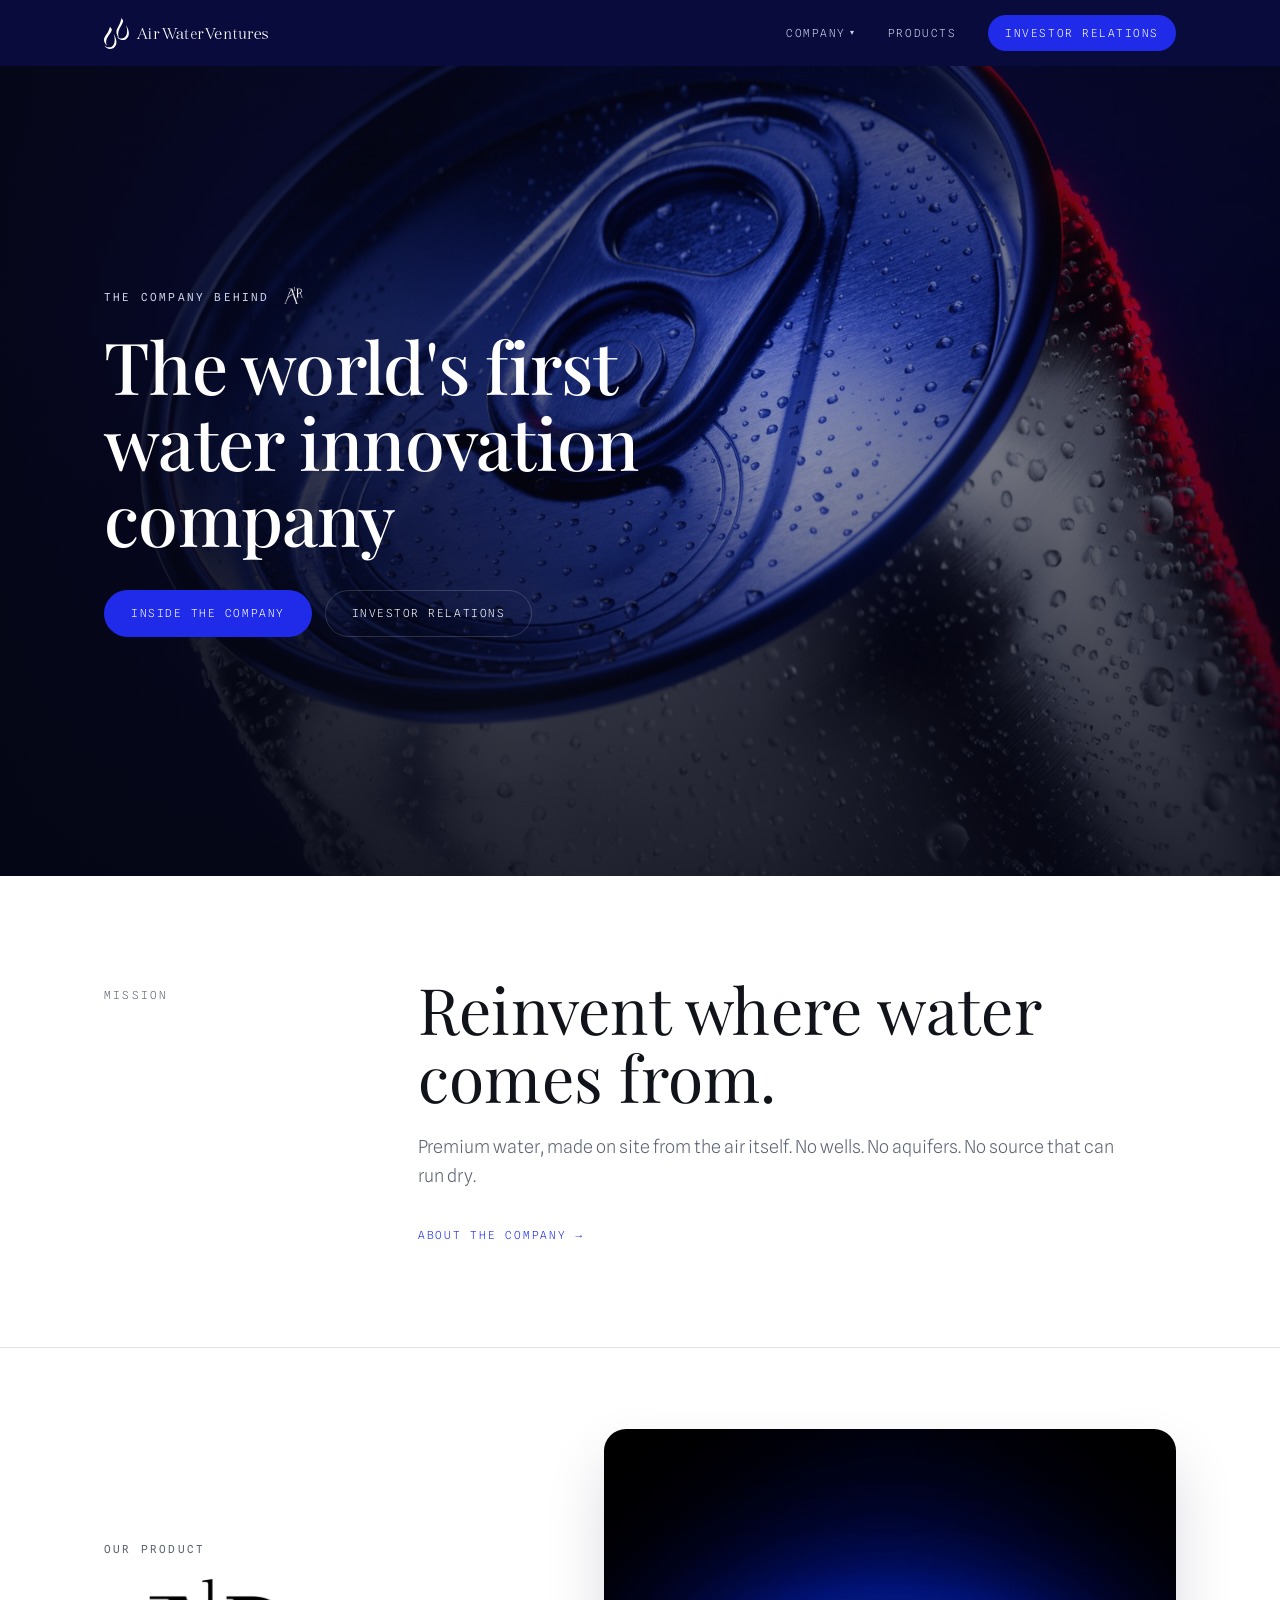
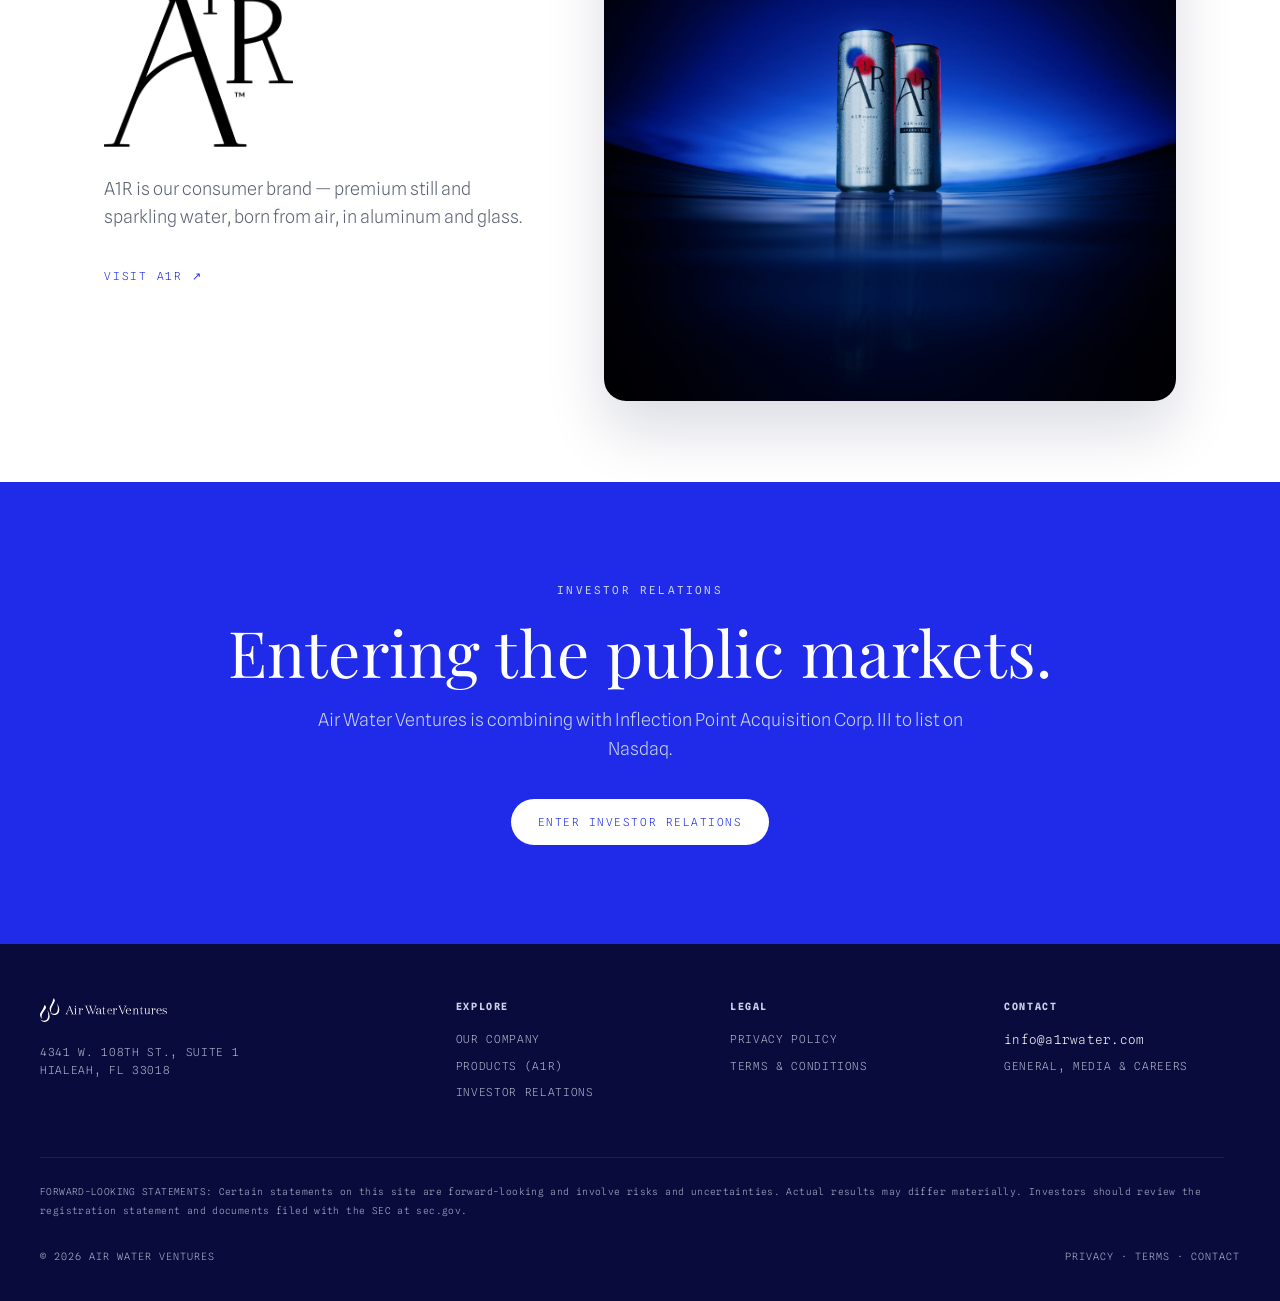
==== commit 8d11849b: "Add files via upload" ====
--- a/index.html
+++ b/index.html
@@ -6,7 +6,7 @@
 <title>Air Water Ventures</title>
 <link rel="preconnect" href="https://fonts.googleapis.com">
 <link rel="preconnect" href="https://fonts.gstatic.com" crossorigin>
-<link href="https://fonts.googleapis.com/css2?family=Instrument+Serif:ital@0;1&family=Spline+Sans:wght@300;400;500;600&family=Spline+Sans+Mono:wght@400;500&display=swap" rel="stylesheet">
+<link href="https://fonts.googleapis.com/css2?family=Playfair+Display:ital,wght@0,400;0,500;0,600;0,700;1,400;1,500&family=Spline+Sans:wght@300;400;500;600&family=Spline+Sans+Mono:wght@400;500&display=swap" rel="stylesheet">
 <link rel="stylesheet" href="awv-bluechip.css">
 </head>
 <body>
--- a/awv-bluechip.css
+++ b/awv-bluechip.css
@@ -1,7 +1,7 @@
 /* =====================================================================
    AIR WATER VENTURES — "BLUE CHIP" (refined go-forward direction)
    Navy + Electric Royal + Signal-red bleed · white editorial sections
-   Type : Instrument Serif (wordmark + display) · Spline Sans (headings/body)
+   Type : Playfair Display (display serif — the company font) · Spline Sans (headings/body)
           Spline Sans Mono (labels / data voice)
    ===================================================================== */
 :root{
@@ -14,7 +14,7 @@
   --line:rgba(17,19,26,.12); --line-2:rgba(17,19,26,.07);
   --line-d:rgba(255,255,255,.16); --line-d2:rgba(255,255,255,.08);
   --up:#1FBE7A;
-  --serif:'Instrument Serif',Georgia,serif;
+  --serif:'Playfair Display',Georgia,serif;
   --sans:'Spline Sans',-apple-system,BlinkMacSystemFont,sans-serif;
   --mono:'Spline Sans Mono',ui-monospace,monospace;
   --radius:22px; --shadow:0 16px 40px rgba(10,11,61,.10);
@@ -291,7 +291,7 @@
 .hero-el .wrap{position:relative;z-index:2;width:100%;}
 .hero-el-grid{display:grid;grid-template-columns:1.2fr .8fr;gap:2rem;align-items:center;}
 @media(max-width:860px){.hero-el-grid{grid-template-columns:1fr;}}
-.statement-h1{font-family:var(--sans);font-weight:300;text-transform:uppercase;font-size:clamp(2.2rem,5vw,4.4rem);line-height:1.04;letter-spacing:.012em;color:#fff;max-width:14ch;}
+.statement-h1{font-family:var(--serif);font-weight:500;font-size:clamp(2.6rem,5.6vw,5rem);line-height:1.06;letter-spacing:-.01em;color:#fff;max-width:16ch;}
 .hero-el .stockcard{box-shadow:0 30px 70px rgba(0,0,0,.45);}
 /* floating frosted presentation card overhanging hero bottom */
 .deckfloat{position:relative;z-index:5;margin-top:-4.5rem;margin-bottom:.5rem;}
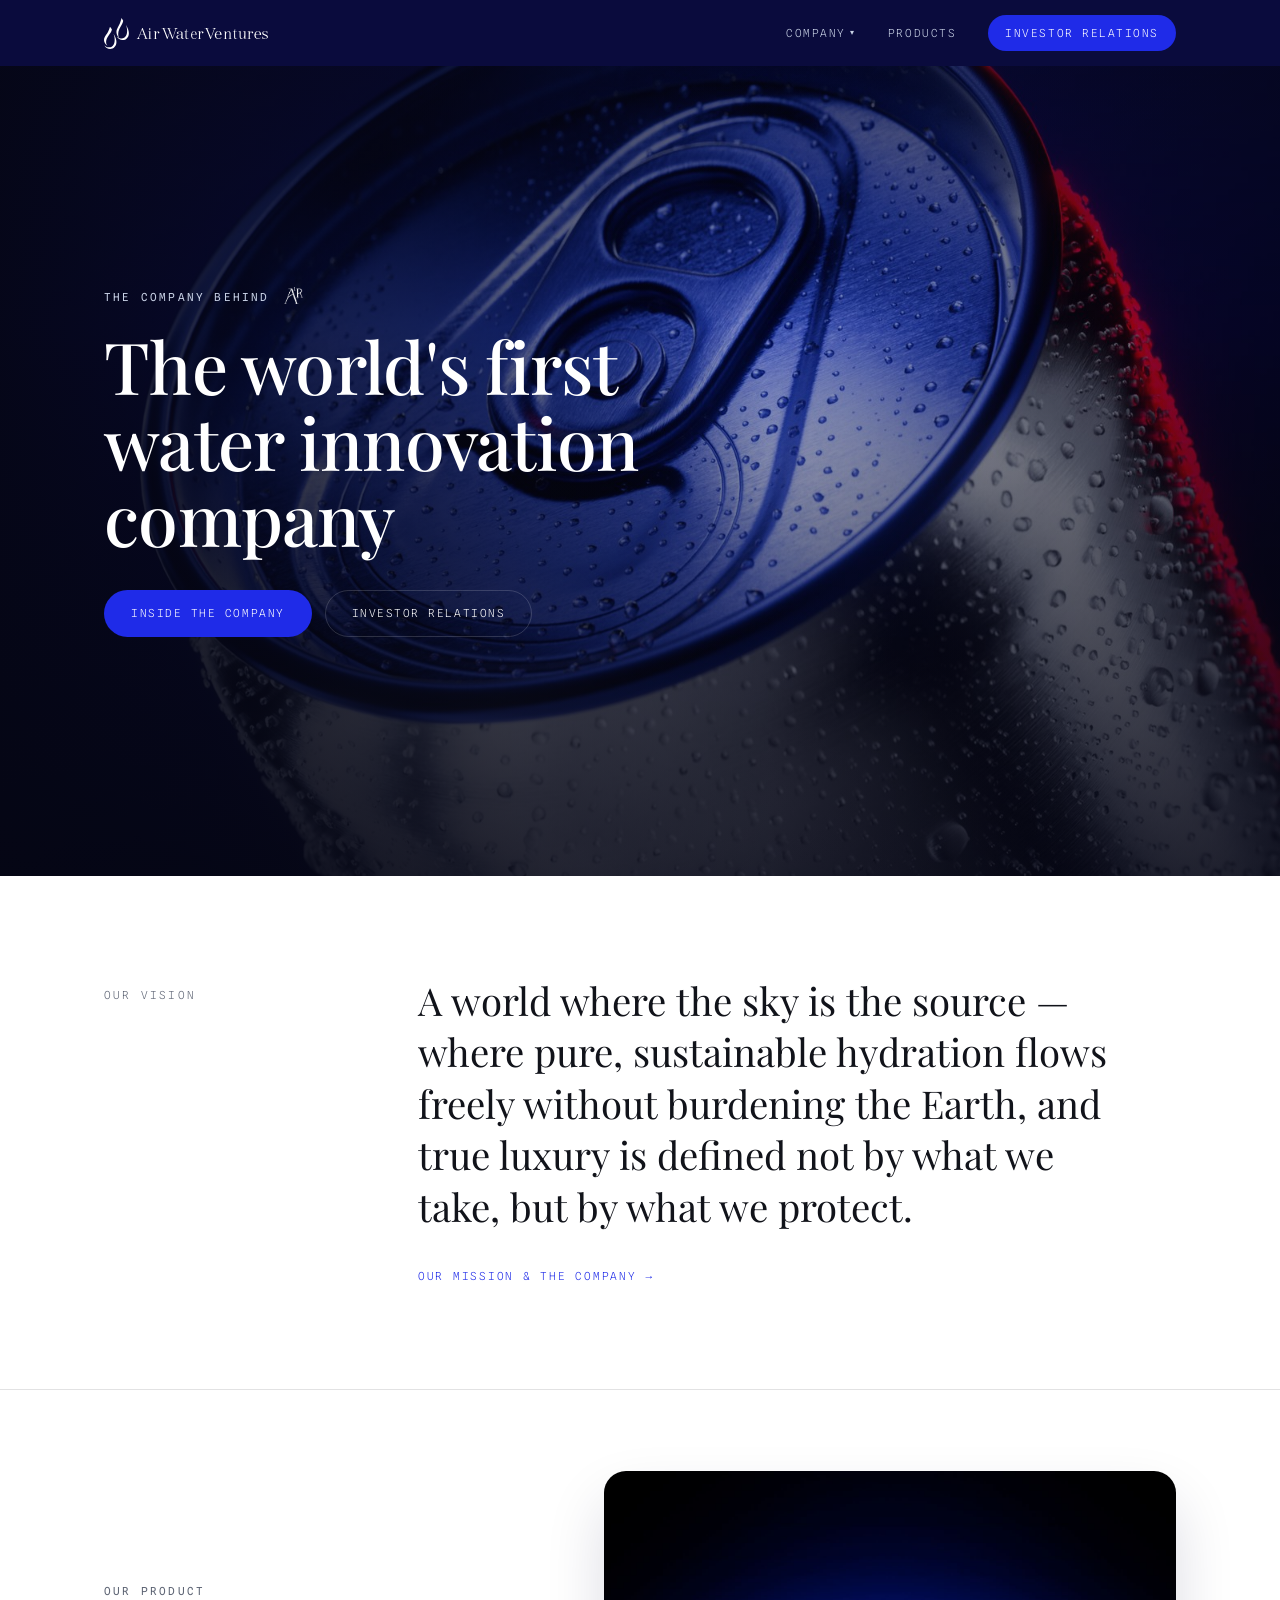
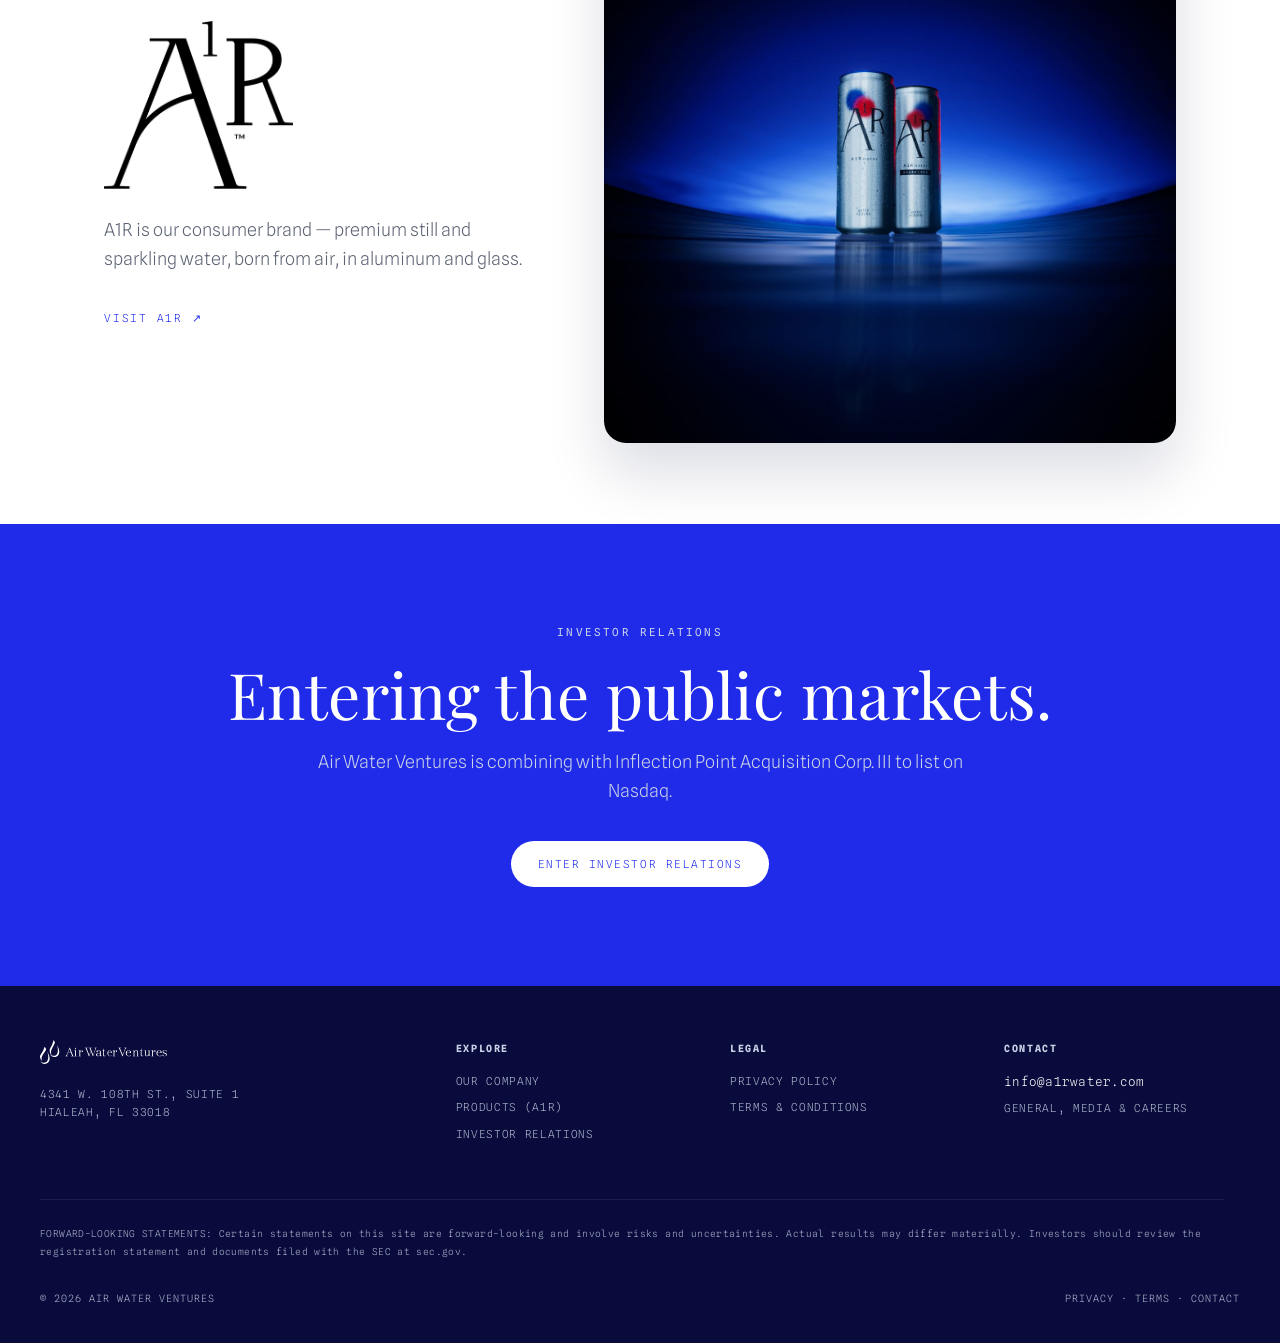
==== commit bccf1795: "Add files via upload" ====
--- a/index.html
+++ b/index.html
@@ -61,11 +61,10 @@
 <section class="editorial" id="mission">
   <div class="wrap">
     <div class="colset">
-      <div class="lbl">Mission</div>
+      <div class="lbl">Our vision</div>
       <div>
-        <h2 class="statement-lg">Reinvent where water comes from.</h2>
-        <p class="lede">Premium water, made on site from the air itself. No wells. No aquifers. No source that can run dry.</p>
-        <a class="qlink" href="awv-company.html">About the company →</a>
+        <p class="mv-statement" style="font-size:clamp(1.6rem,3vw,2.4rem);line-height:1.34;max-width:30ch;">A world where the sky is the source — where pure, sustainable hydration flows freely without burdening the Earth, and true luxury is defined not by what we take, but by what we protect.</p>
+        <a class="qlink" href="awv-company.html">Our mission &amp; the company →</a>
       </div>
     </div>
   </div>
--- a/awv-bluechip.css
+++ b/awv-bluechip.css
@@ -383,6 +383,10 @@
 /* plain copy-paste contact email shown in editorial sections */
 .mailline{font-family:var(--mono);font-size:1rem;letter-spacing:.02em;color:var(--royal);margin-top:1.6rem;}
 
+/* verbatim, board-approved mission / vision statements (serif, elegant, readable) */
+.mv-statement{font-family:var(--serif);font-weight:400;font-size:clamp(1.25rem,2vw,1.6rem);line-height:1.45;color:var(--ink);max-width:38rem;}
+.navy .mv-statement,.royal .mv-statement{color:#fff;}
+
 /* =====================================================================
    ACCESSIBILITY + UX HARDENING (dev / QA / a11y pass)
    ===================================================================== */
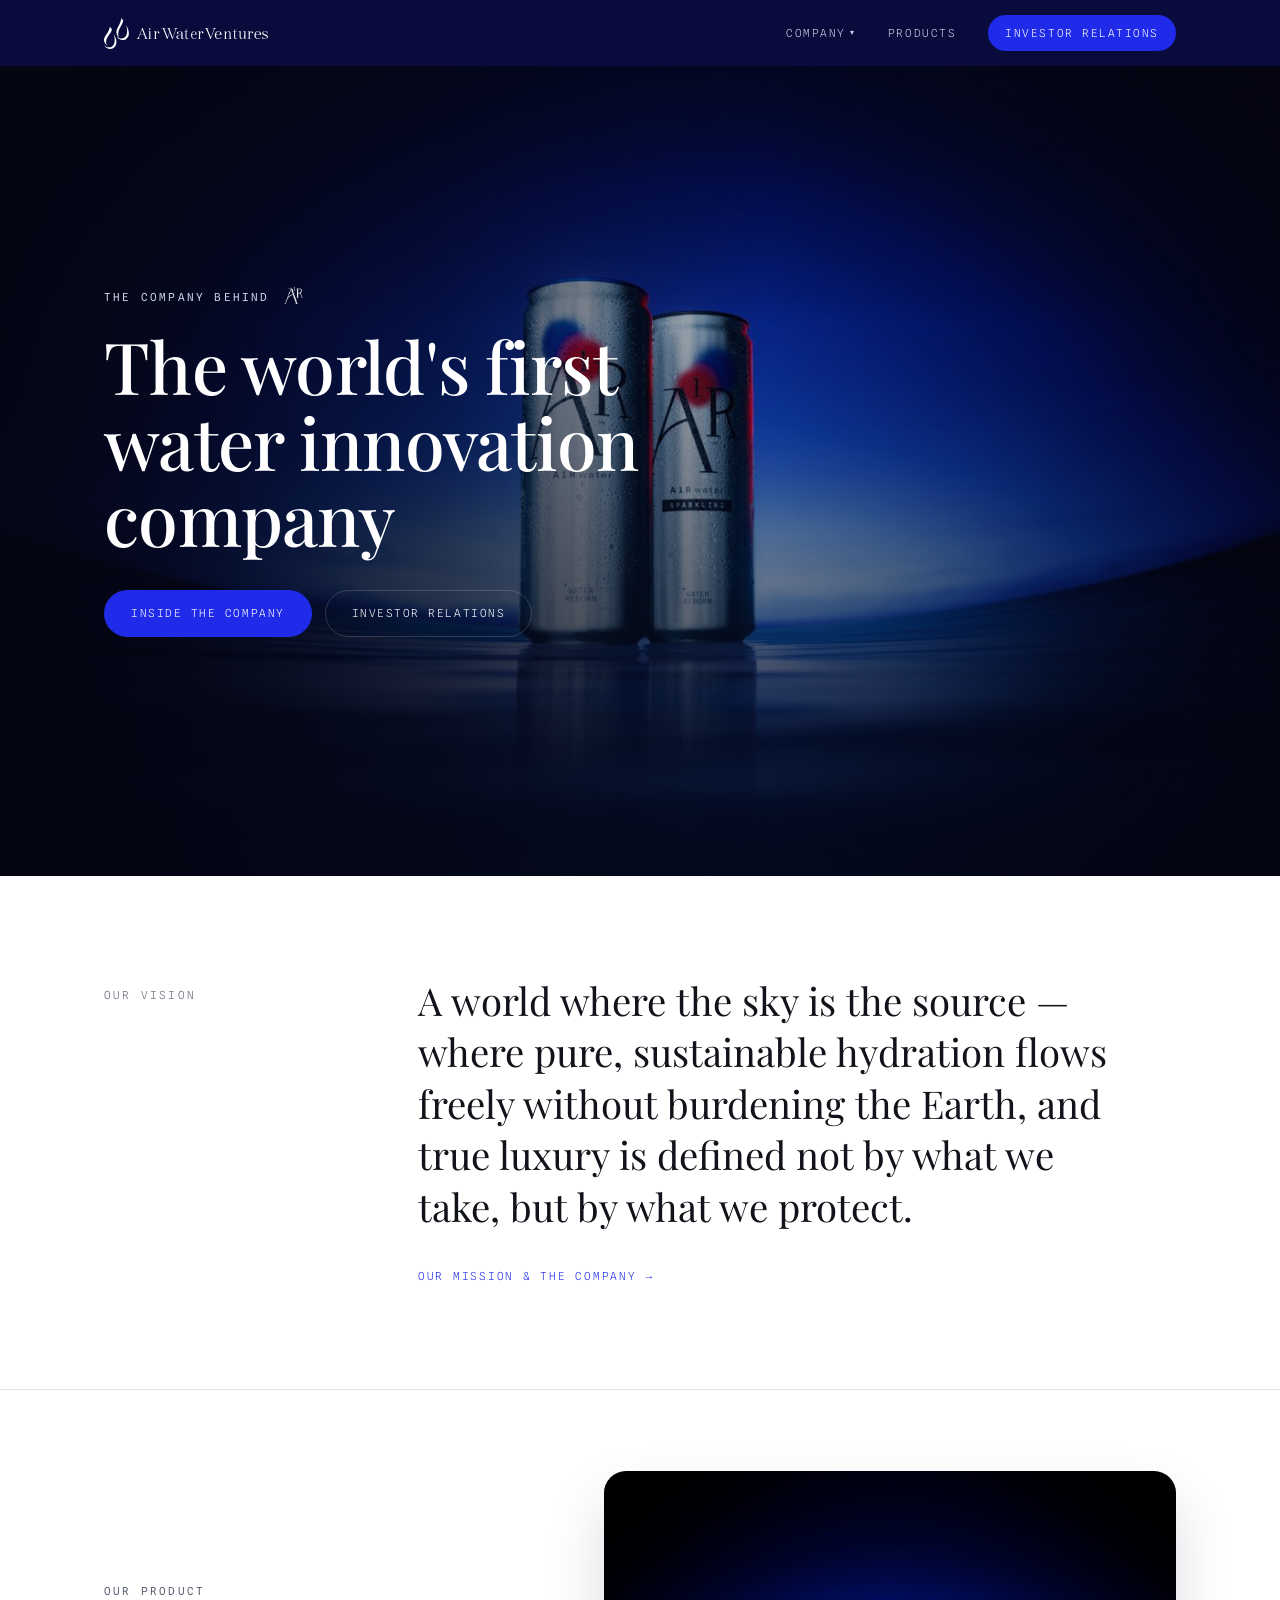
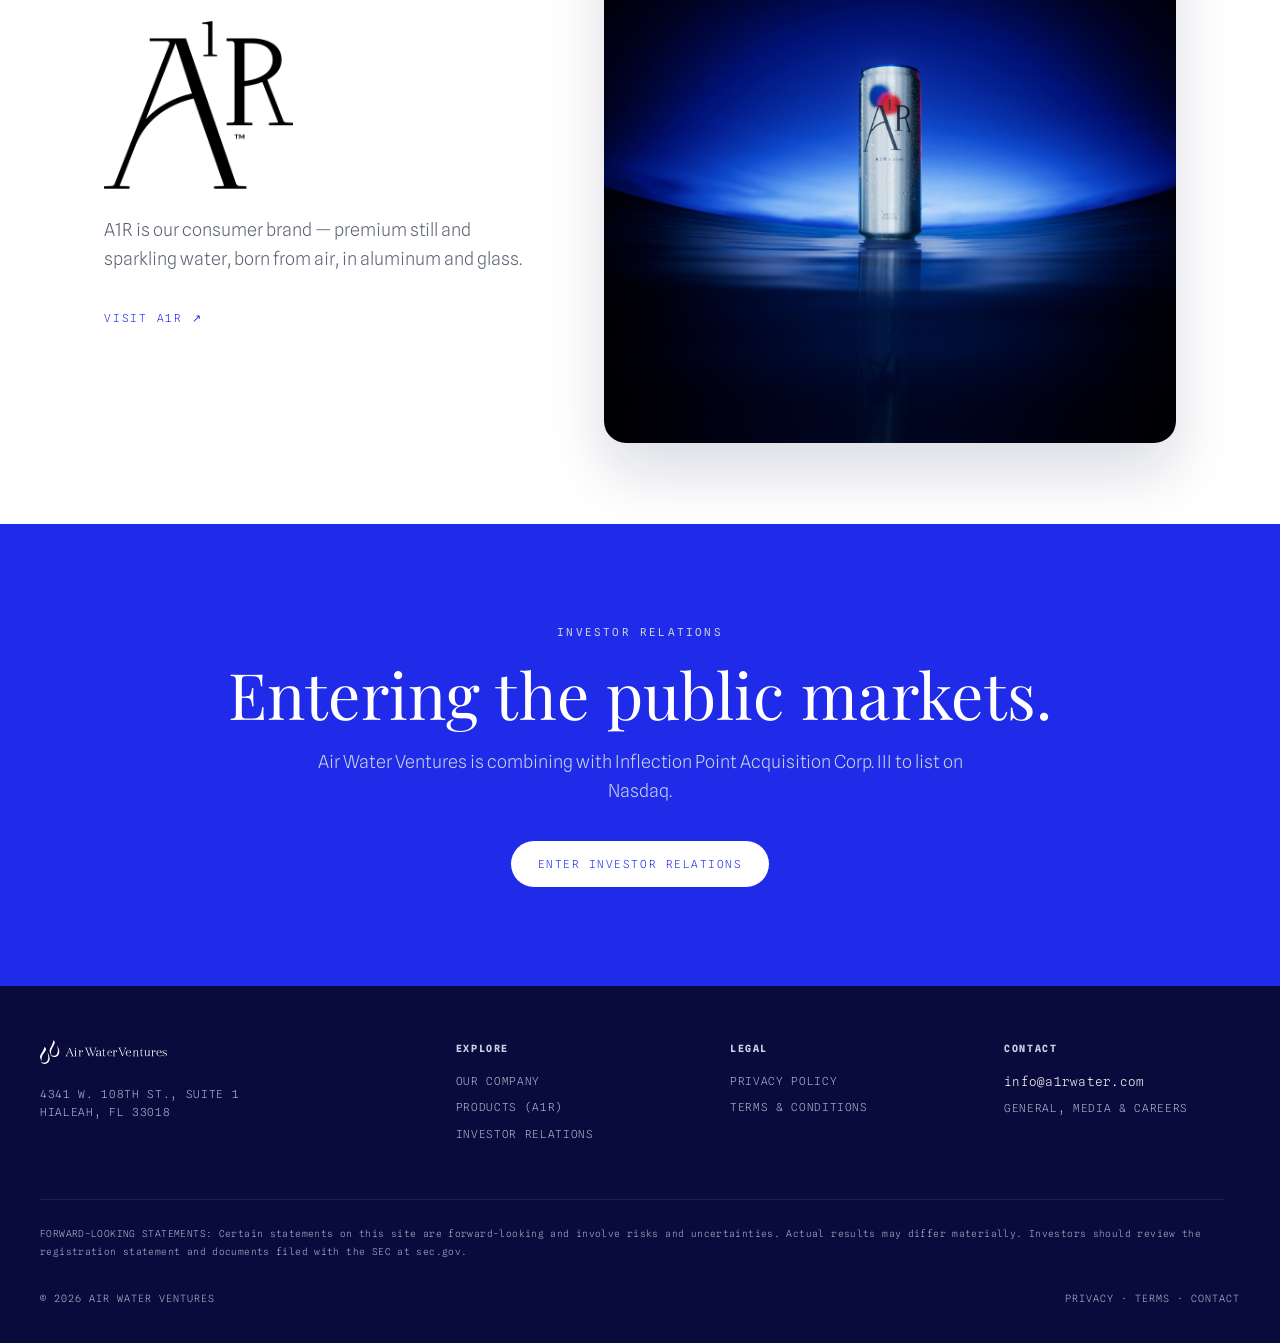
==== commit b936a342: "Add files via upload" ====
--- a/index.html
+++ b/index.html
@@ -81,7 +81,7 @@
         <a class="qlink" href="https://a1rwater.com" target="_blank" rel="noopener">Visit A1R ↗</a>
       </div>
       <div class="media">
-        <img src="can-duo-dark.jpg" alt="A1R still and sparkling water cans">
+        <img src="can-01.jpg" alt="A1R still and sparkling water cans">
       </div>
     </div>
   </div>
--- a/awv-bluechip.css
+++ b/awv-bluechip.css
@@ -279,7 +279,7 @@
 .hero-home{background:
    linear-gradient(90deg,rgba(5,6,20,.94) 0%,rgba(5,6,20,.62) 34%,rgba(5,6,20,.2) 60%,rgba(5,6,20,.52) 100%),
    linear-gradient(180deg,rgba(5,6,20,.5) 0%,transparent 32%,rgba(5,6,20,.74) 100%),
-   url('can-08.jpg') center/cover no-repeat, var(--navy);}
+   url('can-duo-dark.jpg') center/cover no-repeat, var(--navy);}
 .hero-company{background:
    linear-gradient(90deg,rgba(5,6,20,.9) 0%,rgba(5,6,20,.62) 55%,rgba(5,6,20,.4) 100%),
    linear-gradient(180deg,rgba(5,6,20,.45) 0%,transparent 40%,rgba(5,6,20,.58) 100%),
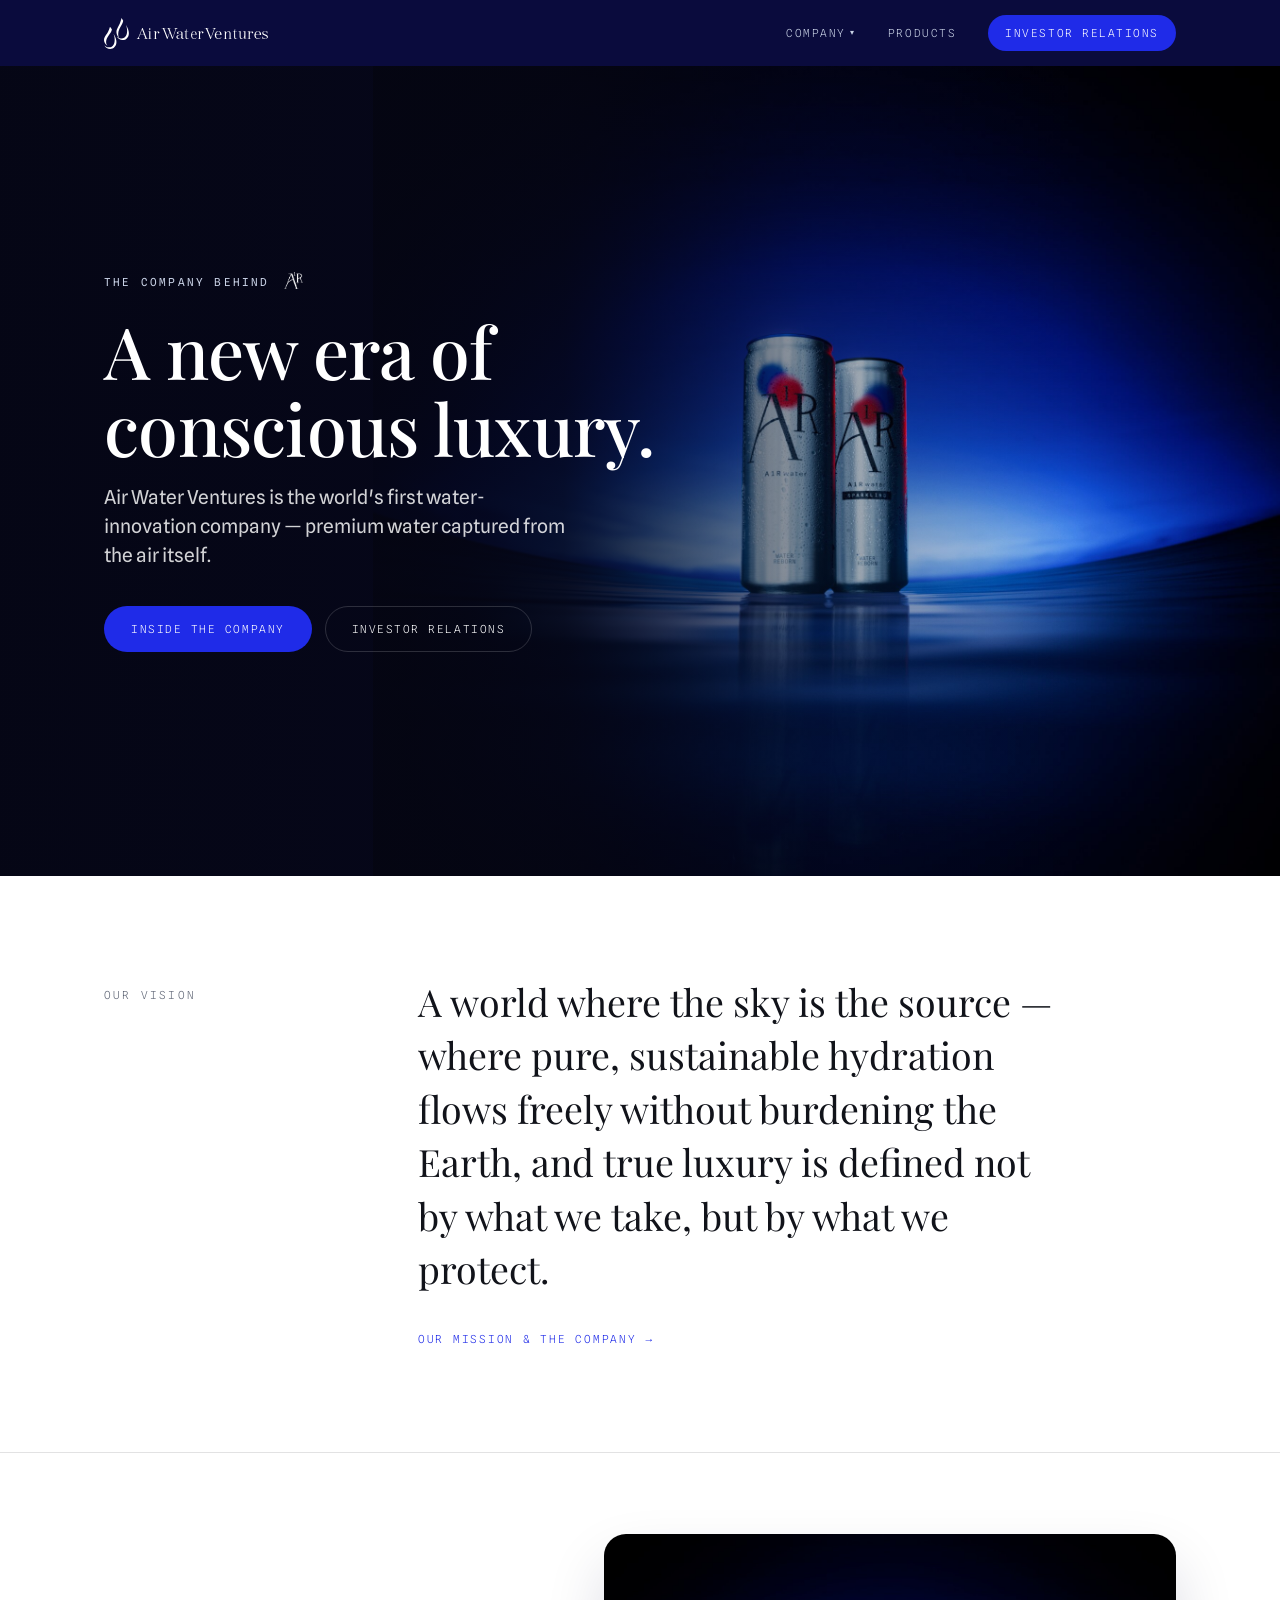
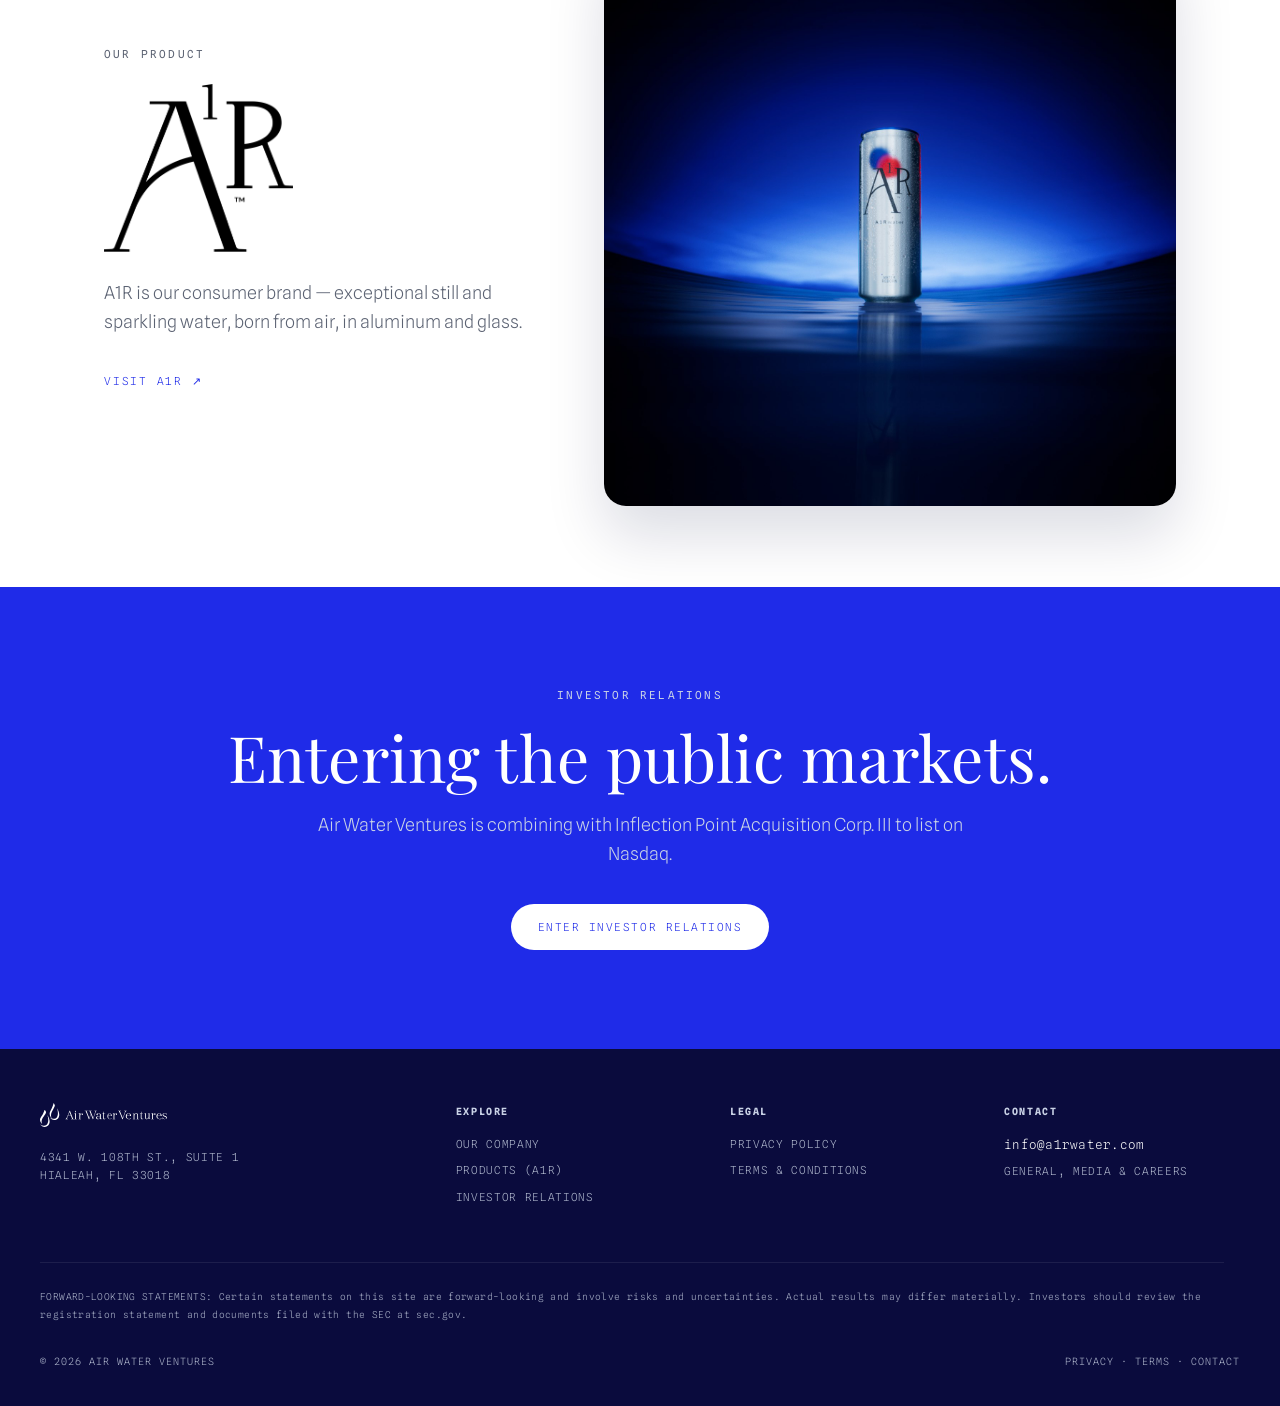
==== commit 790ad900: "Add files via upload" ====
--- a/index.html
+++ b/index.html
@@ -10,12 +10,13 @@
 <link rel="stylesheet" href="awv-bluechip.css">
 </head>
 <body>
+<a class="skip-link" href="#main-content">Skip to content</a>
 
-<nav>
+<nav aria-label="Primary">
   <div class="wrap nav-inner">
     <a class="brand" href="index.html" aria-label="Air Water Ventures">
       <img class="brandlogo brandlogo-d" src="logo-long.svg" alt="Air Water Ventures">
-      <img class="brandlogo brandlogo-m" src="logo-mobile.png" alt="AWV">
+      <img class="brandlogo brandlogo-m" src="whitedrps.svg" alt="Air Water Ventures">
     </a>
     <div class="nav-links">
       <div class="nav-item">
@@ -44,11 +45,13 @@
 </div>
 
 <!-- hero -->
+<main id="main-content" tabindex="-1">
 <header class="hero-el hero-home" id="top">
   <div class="wrap">
     <div class="hero-statement">
       <p class="eyebrow kick">The company behind <img class="mk" src="a1r-mark-white.png" alt="A1R"></p>
-      <h1 class="statement-h1">The world's first water innovation company</h1>
+      <h1 class="statement-h1">A new era of conscious luxury.</h1>
+      <p class="hero-sub">Air Water Ventures is the world's first water-innovation company — premium water captured from the air itself.</p>
       <div class="ctas">
         <a class="btn btn-royal" href="awv-company.html">Inside the company</a>
         <a class="btn btn-line" href="awv-ir.html">Investor relations</a>
@@ -60,10 +63,11 @@
 <!-- mission -->
 <section class="editorial" id="mission">
   <div class="wrap">
+    <h2 class="sr-only">Our vision</h2>
     <div class="colset">
       <div class="lbl">Our vision</div>
       <div>
-        <p class="mv-statement" style="font-size:clamp(1.6rem,3vw,2.4rem);line-height:1.34;max-width:30ch;">A world where the sky is the source — where pure, sustainable hydration flows freely without burdening the Earth, and true luxury is defined not by what we take, but by what we protect.</p>
+        <p class="mv-statement" style="font-size:clamp(1.4rem,4.3vw,2.35rem);line-height:1.42;max-width:28ch;">A world where the sky is the source — where pure, sustainable hydration flows freely without burdening the Earth, and true luxury is defined not by what we take, but by what we protect.</p>
         <a class="qlink" href="awv-company.html">Our mission &amp; the company →</a>
       </div>
     </div>
@@ -75,9 +79,10 @@
   <div class="wrap">
     <div class="feature narrow-text">
       <div>
+        <h2 class="sr-only">Our product: A1R</h2>
         <p class="eyebrow kick">Our product</p>
         <img class="logo-head" src="a1r-mark.png" alt="A1R">
-        <p class="lede">A1R is our consumer brand — premium still and sparkling water, born from air, in aluminum and glass.</p>
+        <p class="lede">A1R is our consumer brand — exceptional still and sparkling water, born from air, in aluminum and glass.</p>
         <a class="qlink" href="https://a1rwater.com" target="_blank" rel="noopener">Visit A1R ↗</a>
       </div>
       <div class="media">
@@ -97,6 +102,7 @@
   </div>
 </section>
 
+</main>
 <footer>
   <div class="wrap">
     <div class="foot-grid four">
--- a/awv-bluechip.css
+++ b/awv-bluechip.css
@@ -27,7 +27,7 @@
 img{display:block;max-width:100%;}
 section{position:relative;}
 .wrap{max-width:1200px;margin:0 auto;padding:0 5vw;}
-.display{font-family:var(--serif);font-weight:400;line-height:1;letter-spacing:.005em;}
+.display{font-family:var(--serif);font-weight:400;line-height:1;letter-spacing:.005em;text-wrap:balance;}
 .it{font-style:italic;}
 .mono{font-family:var(--mono);font-weight:400;text-transform:uppercase;letter-spacing:.16em;font-size:11px;}
 .sans-h{font-family:var(--sans);font-weight:600;text-transform:uppercase;letter-spacing:.01em;line-height:1.05;}
@@ -40,7 +40,7 @@
 .brand{display:flex;align-items:center;gap:.7rem;}
 .brand .brandlogo{width:auto;display:block;}
 .brand .brandlogo-d{height:31px;}
-.brand .brandlogo-m{height:36px;display:none;}
+.brand .brandlogo-m{height:32px;display:none;}
 @media(max-width:900px){.brand .brandlogo-d{display:none;}.brand .brandlogo-m{display:block;}}
 .foot-grid .wm .footlogo{height:24px;width:auto;display:block;}
 .nav-links{display:flex;gap:2rem;align-items:center;font-family:var(--mono);font-size:11px;text-transform:uppercase;letter-spacing:.14em;}
@@ -152,8 +152,8 @@
 
 /* ---------- email alert ---------- */
 .alert{display:flex;gap:.7rem;margin-top:1.8rem;max-width:32rem;flex-wrap:wrap;}
-.alert input{flex:1 1 220px;background:rgba(255,255,255,.12);border:1px solid var(--line-d);color:#fff;font-family:var(--mono);font-size:12px;padding:13px 16px;border-radius:30px;outline:none;}
-.alert input::placeholder{color:rgba(255,255,255,.7);text-transform:uppercase;font-size:10px;letter-spacing:.1em;}
+.alert input{flex:1 1 220px;background:rgba(0,0,0,.18);border:1px solid var(--line-d);color:#fff;font-family:var(--mono);font-size:12px;padding:13px 16px;border-radius:30px;outline:none;}
+.alert input::placeholder{color:rgba(255,255,255,.78);text-transform:uppercase;font-size:10px;letter-spacing:.1em;}
 
 /* ---------- footer ---------- */
 footer{background:var(--navy);color:#fff;}
@@ -237,7 +237,7 @@
 /* fine print / disclaimer */
 .fineprint{margin-top:2.4rem;padding-top:1.6rem;border-top:1px solid var(--line-2);}
 .fineprint p{font-family:var(--mono);font-size:9.5px;line-height:1.9;letter-spacing:.03em;color:var(--muted);max-width:80rem;margin-bottom:.8rem;}
-.footnote-src{font-family:var(--mono);font-size:9px;letter-spacing:.05em;color:var(--muted);opacity:.85;margin-top:1.4rem;}
+.footnote-src{font-family:var(--mono);font-size:9px;letter-spacing:.05em;color:var(--muted);margin-top:1.4rem;}
 .navy .footnote-src,.royal .footnote-src{color:rgba(201,210,230,.65);}
 
 /* in-section subheading (consistent across pages) + the grid that follows it */
@@ -277,9 +277,12 @@
 
 /* per-page hero imagery — home: can lid · company: horizon · IR: stacked cans */
 .hero-home{background:
-   linear-gradient(90deg,rgba(5,6,20,.94) 0%,rgba(5,6,20,.62) 34%,rgba(5,6,20,.2) 60%,rgba(5,6,20,.52) 100%),
-   linear-gradient(180deg,rgba(5,6,20,.5) 0%,transparent 32%,rgba(5,6,20,.74) 100%),
-   url('can-duo-dark.jpg') center/cover no-repeat, var(--navy);}
+   linear-gradient(90deg,rgba(5,6,20,.97) 0%,rgba(5,6,20,.86) 44%,rgba(5,6,20,.34) 63%,rgba(5,6,20,0) 84%),
+   url('can-duo-dark.jpg') right center/auto 112% no-repeat,
+   var(--navy);}
+@media(max-width:760px){.hero-home{background:
+   linear-gradient(180deg,rgba(5,6,20,.72) 0%,rgba(5,6,20,.5) 42%,rgba(5,6,20,.93) 100%),
+   url('can-duo-dark.jpg') center 32%/cover no-repeat,var(--navy);}}
 .hero-company{background:
    linear-gradient(90deg,rgba(5,6,20,.9) 0%,rgba(5,6,20,.62) 55%,rgba(5,6,20,.4) 100%),
    linear-gradient(180deg,rgba(5,6,20,.45) 0%,transparent 40%,rgba(5,6,20,.58) 100%),
@@ -291,7 +294,7 @@
 .hero-el .wrap{position:relative;z-index:2;width:100%;}
 .hero-el-grid{display:grid;grid-template-columns:1.2fr .8fr;gap:2rem;align-items:center;}
 @media(max-width:860px){.hero-el-grid{grid-template-columns:1fr;}}
-.statement-h1{font-family:var(--serif);font-weight:500;font-size:clamp(2.6rem,5.6vw,5rem);line-height:1.06;letter-spacing:-.01em;color:#fff;max-width:16ch;}
+.statement-h1{font-family:var(--serif);font-weight:500;font-size:clamp(2.4rem,5.6vw,5rem);line-height:1.07;letter-spacing:-.01em;color:#fff;max-width:16ch;text-wrap:balance;}
 .hero-el .stockcard{box-shadow:0 30px 70px rgba(0,0,0,.45);}
 /* floating frosted presentation card overhanging hero bottom */
 .deckfloat{position:relative;z-index:5;margin-top:-4.5rem;margin-bottom:.5rem;}
@@ -300,7 +303,7 @@
 /* serif editorial beat */
 .serif-beat{text-align:center;padding:11vh 0;}
 .serif-beat .eyebrow{display:block;margin-bottom:1.3rem;}
-.serif-beat h2{font-family:var(--serif);font-weight:400;font-size:clamp(2.6rem,6.5vw,5rem);line-height:1.04;letter-spacing:.005em;color:var(--ink);}
+.serif-beat h2{font-family:var(--serif);font-weight:400;font-size:clamp(2.4rem,6.5vw,5rem);line-height:1.05;letter-spacing:.005em;color:var(--ink);text-wrap:balance;}
 .serif-beat .sub{max-width:42rem;margin:1.6rem auto 0;color:var(--muted);font-size:1.08rem;}
 
 /* serif beat set over a real hi-res water photo (navy droplet macro) */
@@ -326,7 +329,7 @@
 @media(max-width:760px){.colset{grid-template-columns:1fr;gap:1.2rem;}}
 
 /* big restrained statement (serif) + measured lead */
-.statement-lg{font-family:var(--serif);font-weight:400;font-size:clamp(2.4rem,5vw,4.2rem);line-height:1.06;letter-spacing:.004em;color:var(--ink);max-width:18ch;}
+.statement-lg{font-family:var(--serif);font-weight:400;font-size:clamp(2.2rem,5vw,4.2rem);line-height:1.07;letter-spacing:.004em;color:var(--ink);max-width:18ch;text-wrap:balance;}
 .navy .statement-lg,.royal .statement-lg{color:#fff;}
 
 /* quiet editorial link (replaces button chrome where calm is wanted) */
@@ -445,6 +448,13 @@
 
   /* editorial list items breathe a little more when stacked */
   .vitem{padding:2rem 0;}
+
+  /* long-form statements: looser leading + measured size so they're easy to read while scrolling */
+  .display{line-height:1.12;}
+  .statement-lg{line-height:1.12;}
+  .mv-statement{font-size:1.18rem;line-height:1.62;}
+  .lede{font-size:1.06rem;line-height:1.62;}
+  .hero-sub{font-size:1.04rem;line-height:1.55;}
 }
 
 /* footer collapses to a single column on phones */
@@ -452,3 +462,11 @@
   .foot-grid,.foot-grid.four{grid-template-columns:1fr;gap:1.8rem;}
   .foot-bottom{flex-direction:column;gap:.4rem;}
 }
+
+.hero-sub{font-family:var(--sans);font-weight:400;font-size:clamp(1.02rem,1.5vw,1.2rem);line-height:1.5;color:rgba(255,255,255,.82);max-width:42ch;margin:1.15rem 0 0;}
+
+/* a11y utilities */
+.sr-only{position:absolute;width:1px;height:1px;padding:0;margin:-1px;overflow:hidden;clip:rect(0,0,0,0);white-space:nowrap;border:0;}
+.skip-link{position:absolute;left:-9999px;top:0;z-index:300;background:var(--royal);color:#fff;padding:10px 16px;border-radius:0 0 10px 0;font-family:var(--mono);font-size:12px;letter-spacing:.12em;text-transform:uppercase;}
+.skip-link:focus{left:0;}
+main:focus{outline:none;}
